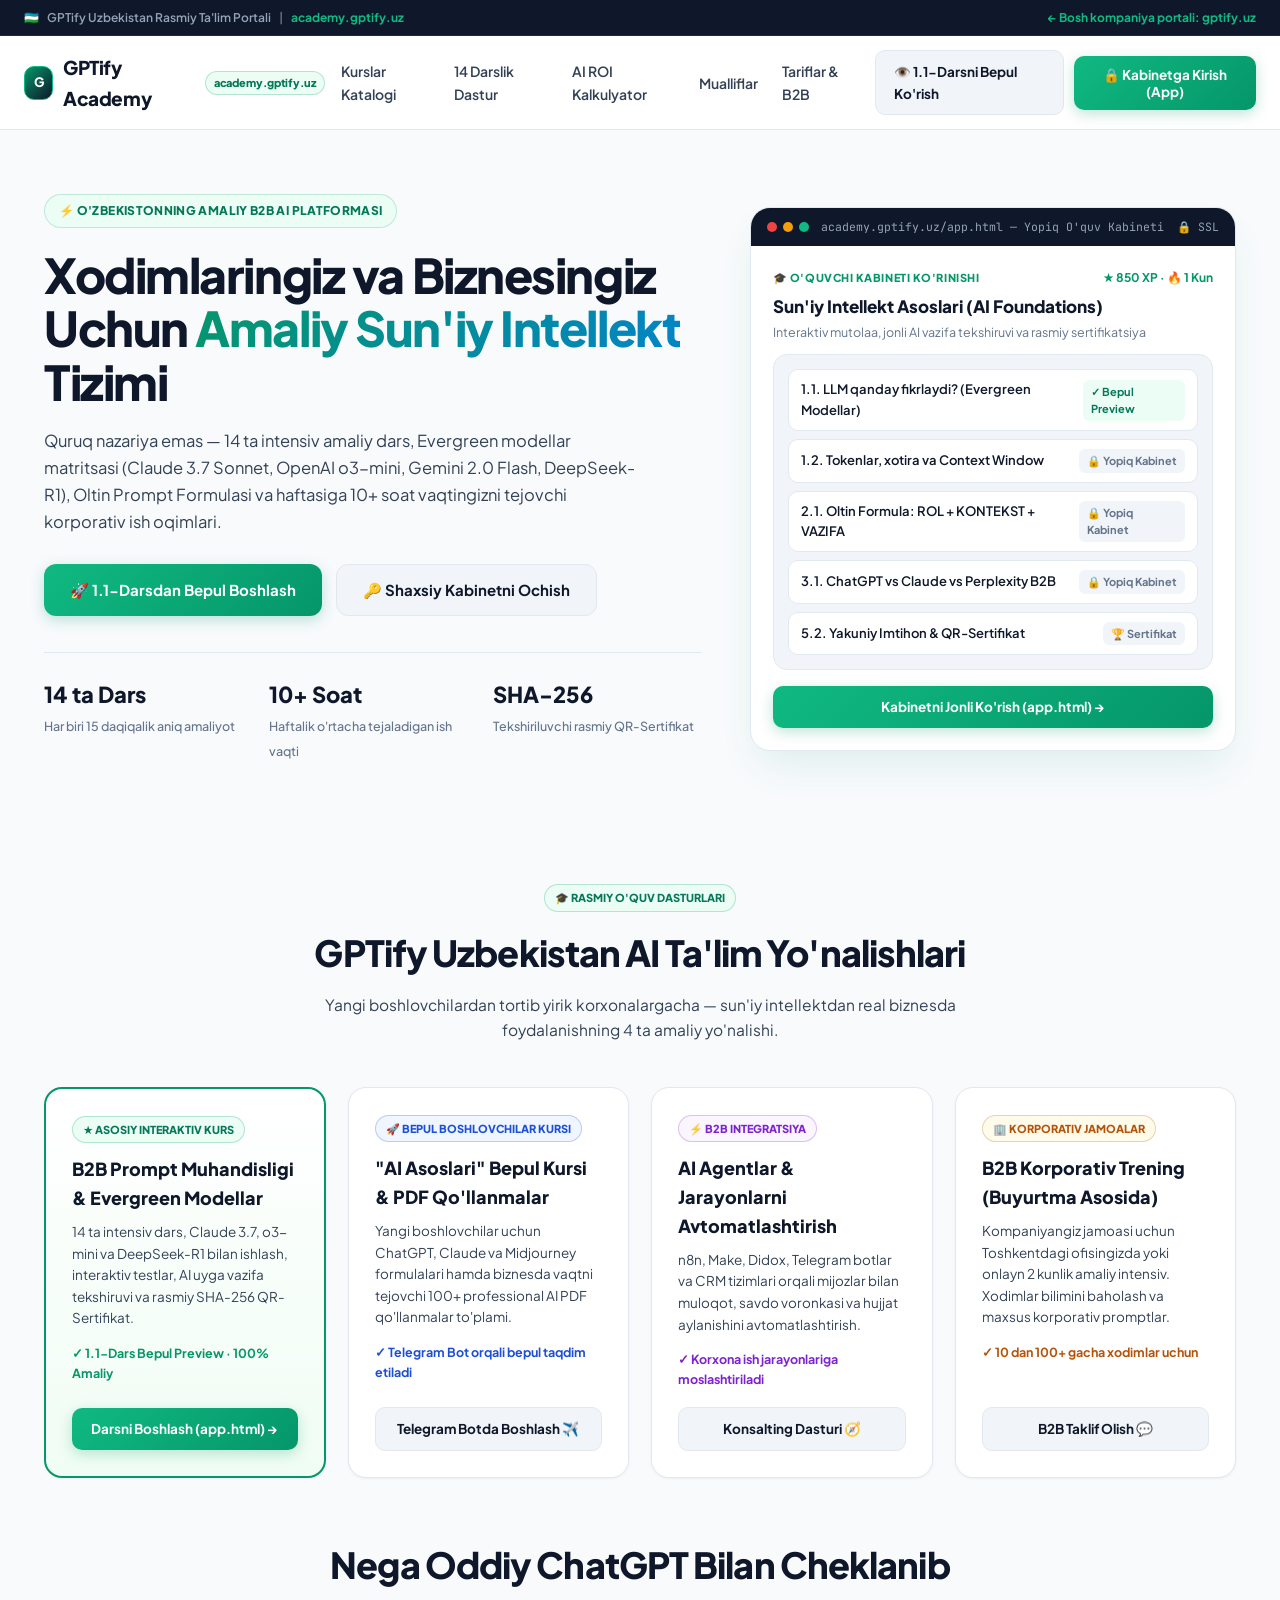
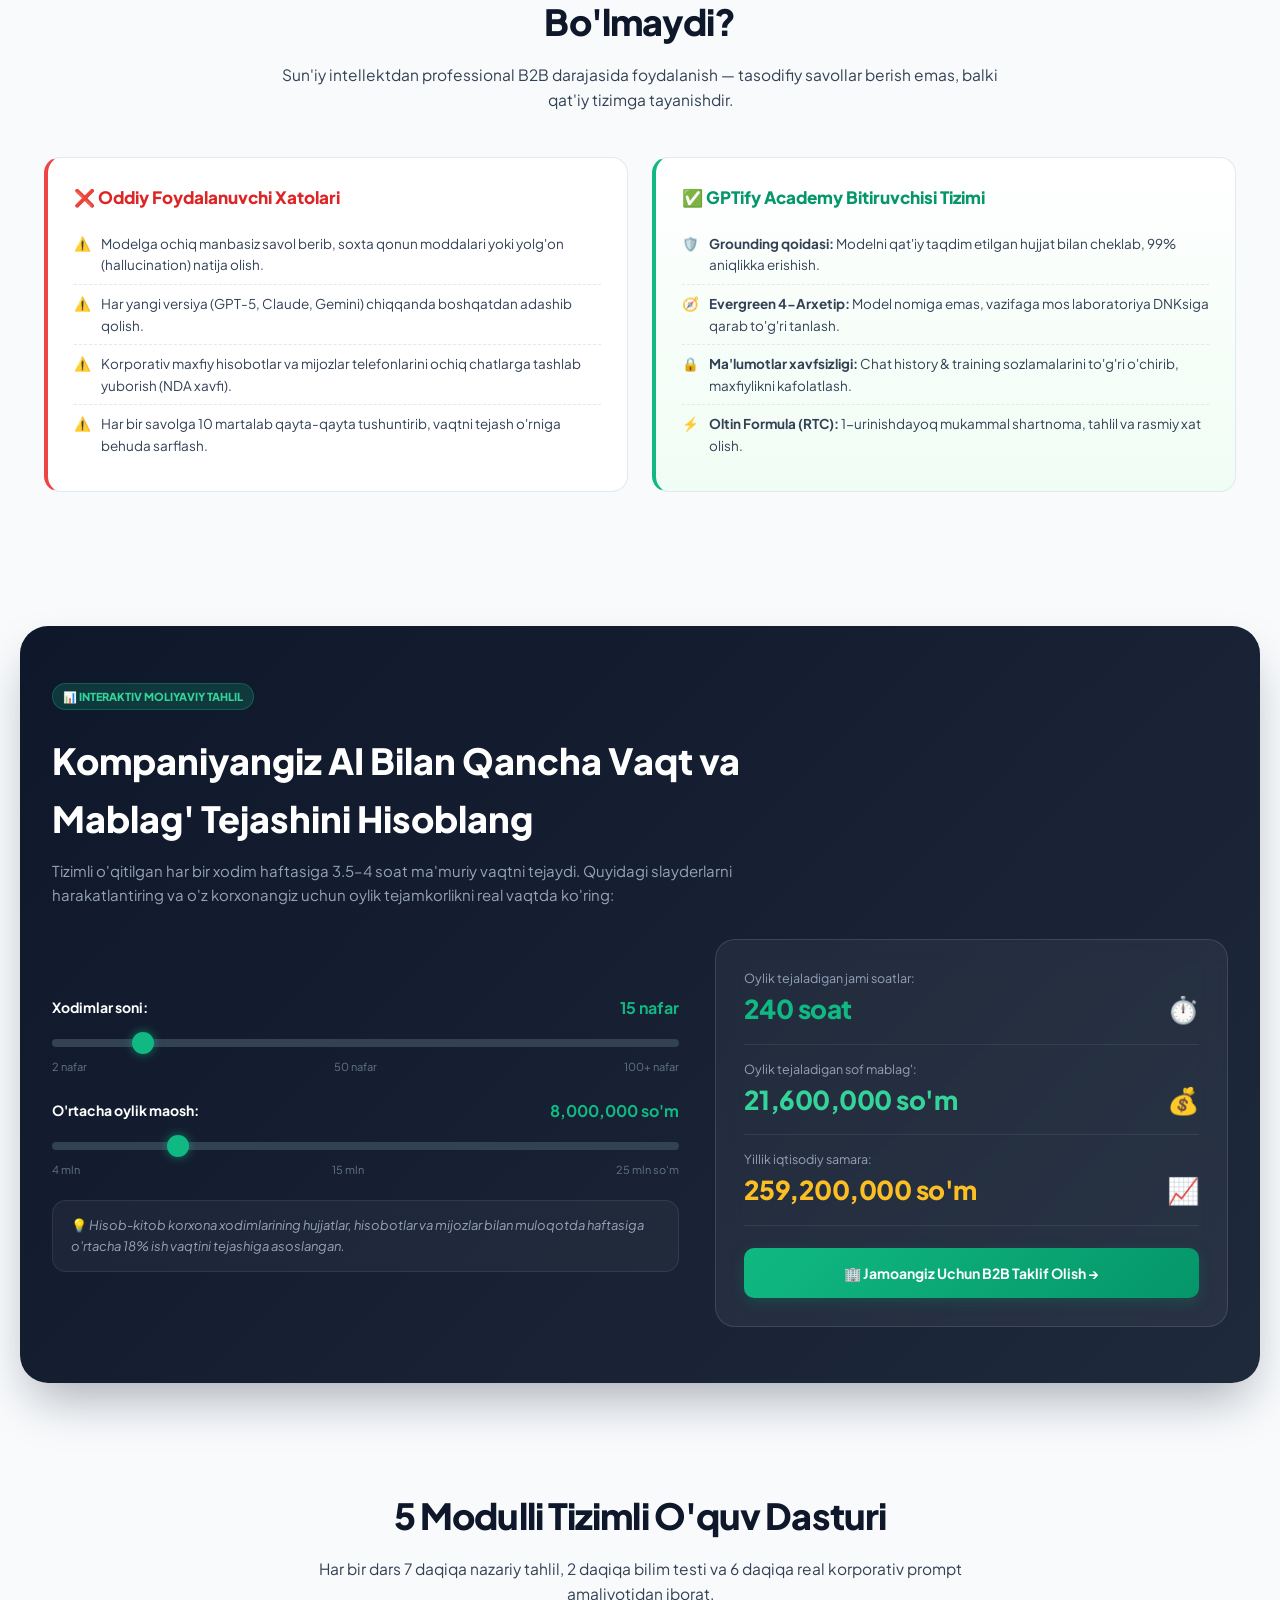
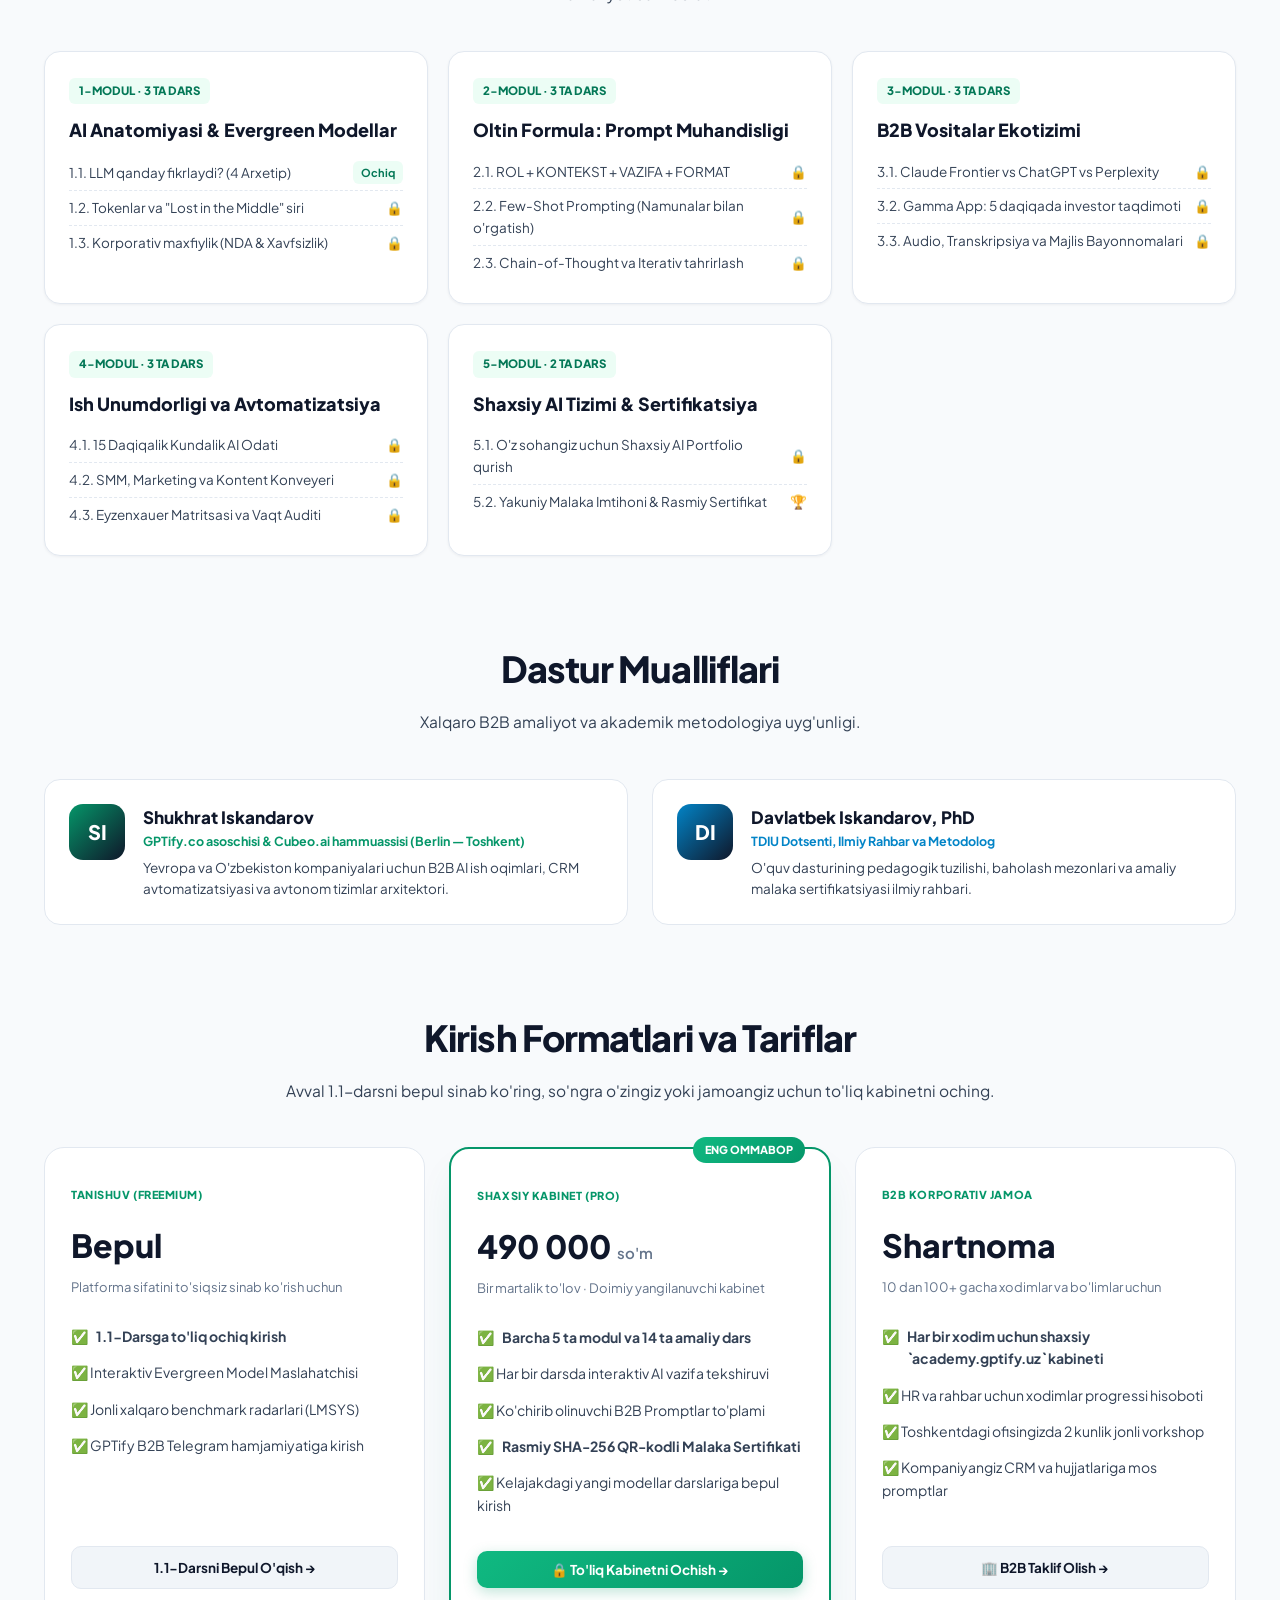
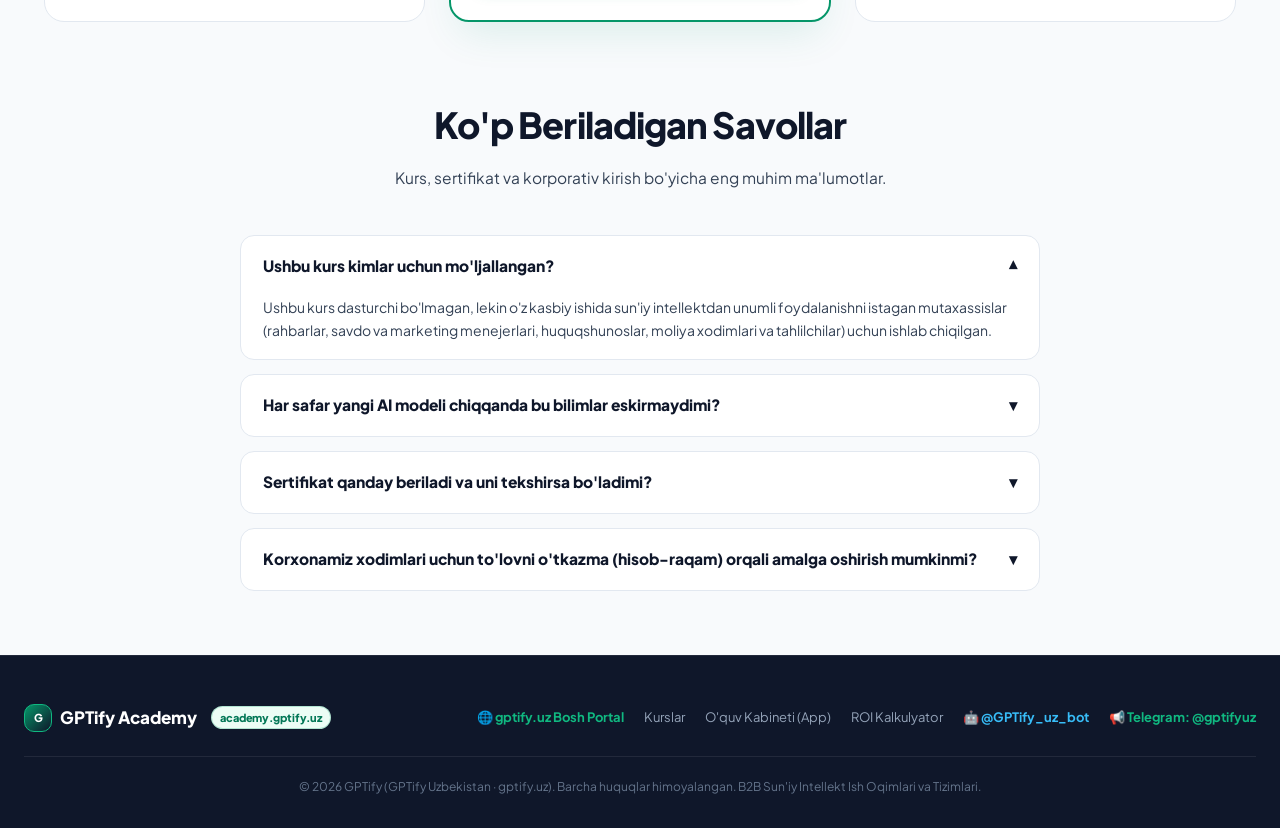
==== index.html @ 88afb4ae "feat: update portal for academy.gptify.uz custom domain with CNAME, catalog & ROI calculator" ====
<!DOCTYPE html>
<html lang="uz">
<head>
  <meta charset="UTF-8">
  <meta name="viewport" content="width=device-width, initial-scale=1.0">
  <title>GPTify Academy (academy.gptify.uz) — B2B va Professional Sun'iy Intellekt Portali</title>
  <meta name="description" content="GPTify Uzbekistan rasmiy ta'lim portali: 14 ta intensiv amaliy dars, Evergreen modellar matritsasi (Claude 3.7, o3-mini, Gemini 2.0, DeepSeek-R1) va rasmiy QR-Sertifikat.">
  <link rel="canonical" href="https://academy.gptify.uz/">
  <meta property="og:title" content="GPTify Academy — academy.gptify.uz">
  <meta property="og:description" content="O'zbekiston kompaniyalari va mutaxassislari uchun amaliy B2B AI akademiyasi. 14 ta dars, amaliyot va sertifikatsiya.">
  <meta property="og:url" content="https://academy.gptify.uz/">
  <meta property="og:type" content="website">
  <link rel="preconnect" href="https://fonts.googleapis.com">
  <link rel="preconnect" href="https://fonts.gstatic.com" crossorigin>
  <link href="https://fonts.googleapis.com/css2?family=Plus+Jakarta+Sans:wght@400;500;600;700;800&family=JetBrains+Mono:wght@500;700&display=swap" rel="stylesheet">
  <style>
    :root {
      --bg-page: #F8FAFC;
      --bg-card: #FFFFFF;
      --bg-subtle: #F1F5F9;
      --text-main: #0F172A;
      --text-secondary: #334155;
      --text-muted: #64748B;
      --brand-emerald: #059669;
      --brand-emerald-dark: #047857;
      --brand-emerald-light: #ECFDF5;
      --brand-lime: #84CC16;
      --border: #E2E8F0;
      --shadow-sm: 0 1px 3px rgba(15, 23, 42, 0.05);
      --shadow-md: 0 10px 30px -5px rgba(15, 23, 42, 0.07);
      --shadow-lg: 0 20px 40px -10px rgba(5, 150, 105, 0.12);
    }

    * {
      box-sizing: border-box;
      margin: 0;
      padding: 0;
    }

    html {
      scroll-behavior: smooth;
    }

    body {
      font-family: 'Plus Jakarta Sans', -apple-system, BlinkMacSystemFont, sans-serif;
      background-color: var(--bg-page);
      color: var(--text-main);
      line-height: 1.6;
      -webkit-font-smoothing: antialiased;
    }

    /* Top Domain Announcement Bar */
    .top-domain-bar {
      background: #0F172A;
      color: #94A3B8;
      font-size: 12px;
      font-weight: 600;
      padding: 8px 24px;
      border-bottom: 1px solid rgba(255, 255, 255, 0.08);
    }
    .top-domain-inner {
      max-width: 1240px;
      margin: 0 auto;
      display: flex;
      justify-content: space-between;
      align-items: center;
      gap: 12px;
      flex-wrap: wrap;
    }
    .top-domain-link {
      color: #10B981;
      text-decoration: none;
      display: inline-flex;
      align-items: center;
      gap: 6px;
      font-weight: 700;
      transition: all 0.2s;
    }
    .top-domain-link:hover {
      color: #34D399;
      text-decoration: underline;
    }
    .badge-subdomain {
      font-size: 11px;
      font-weight: 800;
      background: var(--brand-emerald-light);
      color: var(--brand-emerald-dark);
      border: 1px solid rgba(5, 150, 105, 0.25);
      padding: 2px 8px;
      border-radius: 999px;
      margin-left: 6px;
      letter-spacing: -0.01em;
    }

    /* Course Catalog Grid (Harmonized with gptify.uz) */
    .catalog-section {
      padding: 48px 24px;
      max-width: 1240px;
      margin: 0 auto;
    }
    .catalog-grid {
      display: grid;
      grid-template-columns: repeat(auto-fit, minmax(270px, 1fr));
      gap: 22px;
      margin-top: 28px;
    }
    .catalog-card {
      background: var(--bg-card);
      border: 1px solid var(--border);
      border-radius: 18px;
      padding: 26px;
      display: flex;
      flex-direction: column;
      justify-content: space-between;
      transition: all 0.25s ease;
      box-shadow: var(--shadow-sm);
    }
    .catalog-card:hover {
      transform: translateY(-3px);
      box-shadow: var(--shadow-md);
      border-color: rgba(5, 150, 105, 0.35);
    }
    .catalog-card.featured-card {
      border: 2px solid var(--brand-emerald);
      background: linear-gradient(180deg, #FFFFFF 0%, #F0FDF4 100%);
    }
    .catalog-badge {
      display: inline-flex;
      align-items: center;
      gap: 6px;
      padding: 4px 10px;
      border-radius: 99px;
      font-size: 11px;
      font-weight: 800;
      text-transform: uppercase;
      margin-bottom: 12px;
      width: fit-content;
    }
    .badge-green { background: #ECFDF5; color: #047857; border: 1px solid rgba(5, 150, 105, 0.25); }
    .badge-blue { background: #EFF6FF; color: #1D4ED8; border: 1px solid rgba(29, 78, 216, 0.25); }
    .badge-purple { background: #FAF5FF; color: #7E22CE; border: 1px solid rgba(126, 34, 206, 0.25); }
    .badge-orange { background: #FFFBEB; color: #B45309; border: 1px solid rgba(180, 83, 9, 0.25); }

    /* Interactive ROI Calculator */
    .roi-section {
      background: linear-gradient(135deg, #0F172A 0%, #1E293B 100%);
      color: #FFFFFF;
      padding: 56px 32px;
      border-radius: 28px;
      max-width: 1240px;
      margin: 40px auto;
      box-shadow: 0 25px 50px -12px rgba(15, 23, 42, 0.35);
    }
    .roi-grid {
      display: grid;
      grid-template-columns: 1.1fr 0.9fr;
      gap: 36px;
      align-items: center;
      margin-top: 32px;
    }
    @media (max-width: 860px) {
      .roi-grid { grid-template-columns: 1fr; }
    }
    .roi-input-group {
      margin-bottom: 22px;
    }
    .roi-input-head {
      display: flex;
      justify-content: space-between;
      align-items: center;
      margin-bottom: 8px;
      font-size: 14px;
      font-weight: 700;
    }
    .roi-slider {
      width: 100%;
      height: 8px;
      border-radius: 99px;
      background: #334155;
      outline: none;
      -webkit-appearance: none;
      cursor: pointer;
    }
    .roi-slider::-webkit-slider-thumb {
      -webkit-appearance: none;
      width: 22px;
      height: 22px;
      border-radius: 50%;
      background: #10B981;
      cursor: pointer;
      box-shadow: 0 0 10px rgba(16, 185, 129, 0.6);
    }
    .roi-stats-card {
      background: rgba(255, 255, 255, 0.05);
      border: 1px solid rgba(255, 255, 255, 0.12);
      border-radius: 20px;
      padding: 28px;
      backdrop-filter: blur(12px);
    }
    .roi-stat-row {
      display: flex;
      justify-content: space-between;
      align-items: flex-end;
      padding-bottom: 14px;
      margin-bottom: 14px;
      border-bottom: 1px solid rgba(255, 255, 255, 0.08);
    }
    .roi-stat-row:last-child {
      border-bottom: none;
      padding-bottom: 0;
      margin-bottom: 0;
    }
    .roi-stat-val {
      font-size: 26px;
      font-weight: 900;
      color: #10B981;
      letter-spacing: -0.02em;
    }
    .roi-stat-label {
      font-size: 12.5px;
      color: #94A3B8;
    }

    /* Top Navbar */
    .navbar {
      position: sticky;
      top: 0;
      z-index: 900;
      background: rgba(255, 255, 255, 0.92);
      backdrop-filter: blur(16px);
      border-bottom: 1px solid var(--border);
      padding: 14px 24px;
      transition: all 0.2s;
    }
    .navbar-inner {
      max-width: 1240px;
      margin: 0 auto;
      display: flex;
      align-items: center;
      justify-content: space-between;
      gap: 16px;
    }
    .brand-logo {
      display: flex;
      align-items: center;
      gap: 10px;
      text-decoration: none;
      color: var(--text-main);
      font-weight: 800;
      font-size: 19px;
      letter-spacing: -0.02em;
    }
    .brand-icon {
      width: 34px;
      height: 34px;
      border-radius: 10px;
      background: linear-gradient(135deg, #059669 0%, #0F172A 100%);
      color: #fff;
      display: flex;
      align-items: center;
      justify-content: center;
      font-size: 13px;
      font-weight: 800;
      border: 1px solid #10B981;
    }
    .brand-dot {
      width: 7px;
      height: 7px;
      border-radius: 50%;
      background: #10B981;
      display: inline-block;
    }
    .nav-links {
      display: flex;
      align-items: center;
      gap: 24px;
    }
    .nav-links a {
      text-decoration: none;
      color: var(--text-secondary);
      font-size: 14px;
      font-weight: 600;
      transition: color 0.2s;
    }
    .nav-links a:hover {
      color: var(--brand-emerald);
    }
    .nav-actions {
      display: flex;
      align-items: center;
      gap: 10px;
    }
    .btn {
      display: inline-flex;
      align-items: center;
      justify-content: center;
      gap: 8px;
      padding: 10px 18px;
      border-radius: 10px;
      font-size: 13.5px;
      font-weight: 700;
      text-decoration: none;
      cursor: pointer;
      transition: all 0.2s;
      border: none;
      font-family: inherit;
    }
    .btn-ghost {
      background: var(--bg-subtle);
      color: var(--text-main);
      border: 1px solid var(--border);
    }
    .btn-ghost:hover {
      background: #E2E8F0;
    }
    .btn-primary {
      background: linear-gradient(135deg, #10B981 0%, #059669 100%);
      color: #FFFFFF;
      box-shadow: 0 4px 14px rgba(5, 150, 105, 0.25);
    }
    .btn-primary:hover {
      transform: translateY(-1px);
      box-shadow: 0 6px 20px rgba(5, 150, 105, 0.35);
    }

    /* Hero Section */
    .hero-section {
      padding: 64px 24px 72px;
      max-width: 1240px;
      margin: 0 auto;
      display: grid;
      grid-template-columns: 1.15fr 0.85fr;
      gap: 48px;
      align-items: center;
    }
    .hero-badge {
      display: inline-flex;
      align-items: center;
      gap: 8px;
      background: var(--brand-emerald-light);
      color: var(--brand-emerald-dark);
      border: 1px solid rgba(5, 150, 105, 0.2);
      padding: 6px 14px;
      border-radius: 999px;
      font-size: 12px;
      font-weight: 800;
      letter-spacing: 0.03em;
      text-transform: uppercase;
      margin-bottom: 20px;
    }
    .hero-title {
      font-size: clamp(32px, 4vw, 48px);
      font-weight: 800;
      line-height: 1.12;
      letter-spacing: -0.03em;
      color: var(--text-main);
      margin-bottom: 18px;
    }
    .hero-title span {
      background: linear-gradient(135deg, #059669 0%, #0284C7 100%);
      -webkit-background-clip: text;
      -webkit-text-fill-color: transparent;
    }
    .hero-subtitle {
      font-size: 16.5px;
      color: var(--text-secondary);
      margin-bottom: 28px;
      max-width: 600px;
      line-height: 1.65;
    }
    .hero-cta-group {
      display: flex;
      flex-wrap: wrap;
      gap: 14px;
      margin-bottom: 36px;
    }
    .btn-lg {
      padding: 14px 26px;
      font-size: 15px;
      border-radius: 12px;
    }
    .hero-metrics {
      display: grid;
      grid-template-columns: repeat(3, 1fr);
      gap: 16px;
      padding-top: 24px;
      border-top: 1px solid var(--border);
    }
    .metric-item strong {
      display: block;
      font-size: 22px;
      font-weight: 800;
      color: var(--text-main);
    }
    .metric-item span {
      font-size: 12.5px;
      color: var(--text-muted);
      font-weight: 500;
    }

    /* Right Hero Preview Card */
    .app-preview-card {
      background: var(--bg-card);
      border-radius: 20px;
      border: 1px solid var(--border);
      box-shadow: var(--shadow-lg);
      overflow: hidden;
      position: relative;
    }
    .app-window-bar {
      background: #0F172A;
      color: #94A3B8;
      padding: 10px 16px;
      display: flex;
      align-items: center;
      justify-content: space-between;
      font-size: 11.5px;
      font-family: 'JetBrains Mono', monospace;
    }
    .window-dots {
      display: flex;
      gap: 6px;
    }
    .window-dots i {
      width: 10px;
      height: 10px;
      border-radius: 50%;
      display: inline-block;
    }
    .app-preview-body {
      padding: 22px;
    }
    .preview-tag {
      font-size: 11px;
      font-weight: 800;
      color: var(--brand-emerald);
      text-transform: uppercase;
      letter-spacing: 0.05em;
    }
    .preview-lesson-box {
      background: var(--bg-subtle);
      border: 1px solid var(--border);
      border-radius: 14px;
      padding: 14px;
      margin-top: 12px;
    }
    .preview-lesson-row {
      display: flex;
      align-items: center;
      justify-content: space-between;
      padding: 9px 12px;
      background: #fff;
      border-radius: 10px;
      margin-bottom: 8px;
      border: 1px solid var(--border);
      font-size: 13px;
      font-weight: 600;
      text-decoration: none;
      color: inherit;
      transition: all 0.15s;
    }
    .preview-lesson-row:hover {
      border-color: var(--brand-emerald);
      transform: translateX(2px);
    }
    .preview-lesson-row:last-child {
      margin-bottom: 0;
    }
    .badge-open {
      background: var(--brand-emerald-light);
      color: var(--brand-emerald-dark);
      padding: 3px 8px;
      border-radius: 6px;
      font-size: 11px;
      font-weight: 700;
    }
    .badge-locked {
      background: #F1F5F9;
      color: #64748B;
      padding: 3px 8px;
      border-radius: 6px;
      font-size: 11px;
      font-weight: 700;
    }

    /* Section Containers */
    .section {
      padding: 64px 24px;
      max-width: 1240px;
      margin: 0 auto;
    }
    .section-header {
      text-align: center;
      max-width: 720px;
      margin: 0 auto 44px;
    }
    .section-header h2 {
      font-size: clamp(26px, 3vw, 36px);
      font-weight: 800;
      letter-spacing: -0.025em;
      margin-bottom: 12px;
    }
    .section-header p {
      color: var(--text-secondary);
      font-size: 15.5px;
    }

    /* Before / After Grid */
    .comparison-grid {
      display: grid;
      grid-template-columns: 1fr 1fr;
      gap: 24px;
      margin-bottom: 30px;
    }
    .comp-card {
      background: var(--bg-card);
      border-radius: 16px;
      padding: 26px;
      border: 1px solid var(--border);
    }
    .comp-card.bad {
      border-left: 4px solid #EF4444;
    }
    .comp-card.good {
      border-left: 4px solid #10B981;
      background: linear-gradient(180deg, #FFFFFF 0%, #F0FDF4 100%);
    }
    .comp-card h3 {
      font-size: 17px;
      font-weight: 800;
      margin-bottom: 14px;
      display: flex;
      align-items: center;
      gap: 8px;
    }
    .comp-list {
      list-style: none;
      font-size: 13.5px;
      color: var(--text-secondary);
    }
    .comp-list li {
      padding: 8px 0;
      border-bottom: 1px dashed var(--border);
      display: flex;
      align-items: flex-start;
      gap: 10px;
    }
    .comp-list li:last-child {
      border-bottom: none;
    }

    /* Curriculum Grid */
    .curriculum-grid {
      display: grid;
      grid-template-columns: repeat(auto-fit, minmax(340px, 1fr));
      gap: 20px;
    }
    .module-card {
      background: var(--bg-card);
      border: 1px solid var(--border);
      border-radius: 16px;
      padding: 24px;
      box-shadow: var(--shadow-sm);
      transition: transform 0.2s, box-shadow 0.2s;
    }
    .module-card:hover {
      transform: translateY(-3px);
      box-shadow: var(--shadow-md);
      border-color: rgba(5, 150, 105, 0.35);
    }
    .module-num {
      display: inline-block;
      background: var(--brand-emerald-light);
      color: var(--brand-emerald-dark);
      font-weight: 800;
      font-size: 11.5px;
      padding: 4px 10px;
      border-radius: 6px;
      margin-bottom: 12px;
    }
    .module-card h3 {
      font-size: 18px;
      font-weight: 800;
      margin-bottom: 10px;
    }
    .module-lessons {
      list-style: none;
      font-size: 13.5px;
      color: var(--text-secondary);
    }
    .module-lessons li {
      padding: 6px 0;
      border-bottom: 1px dashed var(--border);
      display: flex;
      align-items: center;
      justify-content: space-between;
      gap: 8px;
    }
    .module-lessons li:last-child {
      border-bottom: none;
    }

    /* Pricing Grid */
    .pricing-grid {
      display: grid;
      grid-template-columns: repeat(auto-fit, minmax(300px, 1fr));
      gap: 24px;
      align-items: stretch;
    }
    .price-card {
      background: var(--bg-card);
      border: 1px solid var(--border);
      border-radius: 20px;
      padding: 32px 26px;
      display: flex;
      flex-direction: column;
      justify-content: space-between;
      position: relative;
    }
    .price-card.featured {
      border: 2px solid var(--brand-emerald);
      box-shadow: var(--shadow-lg);
    }
    .featured-ribbon {
      position: absolute;
      top: -12px;
      right: 24px;
      background: linear-gradient(135deg, #10B981 0%, #059669 100%);
      color: #fff;
      font-size: 11px;
      font-weight: 800;
      padding: 4px 12px;
      border-radius: 999px;
      text-transform: uppercase;
    }
    .price-amount {
      font-size: 32px;
      font-weight: 800;
      margin: 14px 0 6px;
      color: var(--text-main);
    }
    .price-features {
      list-style: none;
      margin: 20px 0 28px;
      font-size: 14px;
      color: var(--text-secondary);
    }
    .price-features li {
      padding: 7px 0;
      display: flex;
      align-items: flex-start;
      gap: 8px;
    }

    /* Authors Section */
    .authors-grid {
      display: grid;
      grid-template-columns: repeat(auto-fit, minmax(320px, 1fr));
      gap: 24px;
    }
    .author-card {
      background: var(--bg-card);
      border: 1px solid var(--border);
      border-radius: 16px;
      padding: 24px;
      display: flex;
      gap: 18px;
      align-items: flex-start;
    }
    .author-avatar {
      width: 56px;
      height: 56px;
      border-radius: 14px;
      background: linear-gradient(135deg, #059669 0%, #0F172A 100%);
      color: #fff;
      font-weight: 800;
      font-size: 20px;
      display: flex;
      align-items: center;
      justify-content: center;
      flex-shrink: 0;
    }

    /* FAQ Section */
    .faq-list {
      max-width: 800px;
      margin: 0 auto;
      display: flex;
      flex-direction: column;
      gap: 14px;
    }
    .faq-item {
      background: var(--bg-card);
      border: 1px solid var(--border);
      border-radius: 14px;
      overflow: hidden;
    }
    .faq-question {
      padding: 18px 22px;
      font-weight: 800;
      font-size: 15.5px;
      cursor: pointer;
      display: flex;
      justify-content: space-between;
      align-items: center;
      user-select: none;
    }
    .faq-question:hover {
      color: var(--brand-emerald);
    }
    .faq-answer {
      padding: 0 22px 18px;
      font-size: 14px;
      color: var(--text-secondary);
      line-height: 1.6;
      display: none;
    }
    .faq-item.open .faq-answer {
      display: block;
    }
    .faq-item.open .faq-icon {
      transform: rotate(180deg);
    }
    .faq-icon {
      transition: transform 0.2s;
    }

    /* Footer */
    .footer {
      background: #0F172A;
      color: #94A3B8;
      padding: 48px 24px 32px;
      border-top: 1px solid rgba(255,255,255,0.08);
      font-size: 13.5px;
    }
    .footer-inner {
      max-width: 1240px;
      margin: 0 auto;
      display: flex;
      flex-wrap: wrap;
      justify-content: space-between;
      gap: 24px;
      align-items: center;
      padding-bottom: 24px;
      border-bottom: 1px solid rgba(255,255,255,0.08);
    }
    .footer-brand {
      color: #FFFFFF;
      font-weight: 800;
      font-size: 17px;
      display: flex;
      align-items: center;
      gap: 8px;
    }
    .footer-copy {
      max-width: 1240px;
      margin: 20px auto 0;
      text-align: center;
      font-size: 12px;
      color: #64748B;
    }

    /* Login Modal */
    .modal-backdrop {
      position: fixed;
      inset: 0;
      background: rgba(15, 23, 42, 0.65);
      backdrop-filter: blur(8px);
      display: none;
      align-items: center;
      justify-content: center;
      z-index: 2000;
      padding: 20px;
    }
    .modal-backdrop.show {
      display: flex;
    }
    .login-modal {
      background: #FFFFFF;
      border-radius: 20px;
      max-width: 440px;
      width: 100%;
      padding: 30px;
      box-shadow: 0 25px 50px -12px rgba(0,0,0,0.25);
      border: 1px solid var(--border);
    }
    .input-field {
      width: 100%;
      padding: 12px 14px;
      border: 1px solid var(--border);
      border-radius: 10px;
      font-size: 14px;
      font-family: inherit;
      margin-bottom: 12px;
    }

    @media (max-width: 900px) {
      .hero-section {
        grid-template-columns: 1fr;
        padding: 40px 20px;
      }
      .nav-links {
        display: none;
      }
      .comparison-grid {
        grid-template-columns: 1fr;
      }
    }
  </style>
</head>
<body>

  <!-- Top Domain Announcement Bar -->
  <div class="top-domain-bar">
    <div class="top-domain-inner">
      <div style="display:flex; align-items:center; gap:8px;">
        <span>🇺🇿</span> <span>GPTify Uzbekistan Rasmiy Ta'lim Portali</span>
        <span style="color:#64748B;">|</span>
        <span style="color:#10B981; font-weight:700;">academy.gptify.uz</span>
      </div>
      <div style="display:flex; align-items:center; gap:16px;">
        <a href="https://gptify.uz" target="_blank" rel="noopener" class="top-domain-link">
          ← Bosh kompaniya portali: gptify.uz
        </a>
      </div>
    </div>
  </div>

  <!-- Navbar -->
  <header class="navbar">
    <div class="navbar-inner">
      <a href="index.html" class="brand-logo">
        <div class="brand-icon">G</div>
        GPTify Academy <span class="badge-subdomain">academy.gptify.uz</span>
      </a>
      <nav class="nav-links">
        <a href="#katalog">Kurslar Katalogi</a>
        <a href="#dastur">14 Darslik Dastur</a>
        <a href="#roi-kalkulyator">AI ROI Kalkulyator</a>
        <a href="#mualliflar">Mualliflar</a>
        <a href="#tariflar">Tariflar & B2B</a>
      </nav>
      <div class="nav-actions">
        <a href="app.html?lesson=1_1" class="btn btn-ghost">👁️ 1.1-Darsni Bepul Ko'rish</a>
        <button type="button" onclick="openAppLogin()" class="btn btn-primary">🔒 Kabinetga Kirish (App)</button>
      </div>
    </div>
  </header>

  <!-- Hero Section -->
  <section class="hero-section">
    <div>
      <div class="hero-badge">⚡ O'zbekistonning Amaliy B2B AI Platformasi</div>
      <h1 class="hero-title">
        Xodimlaringiz va Biznesingiz Uchun <span>Amaliy Sun'iy Intellekt</span> Tizimi
      </h1>
      <p class="hero-subtitle">
        Quruq nazariya emas — 14 ta intensiv amaliy dars, Evergreen modellar matritsasi (Claude 3.7 Sonnet, OpenAI o3-mini, Gemini 2.0 Flash, DeepSeek-R1), Oltin Prompt Formulasi va haftasiga 10+ soat vaqtingizni tejovchi korporativ ish oqimlari.
      </p>
      <div class="hero-cta-group">
        <a href="app.html?lesson=1_1" class="btn btn-primary btn-lg">🚀 1.1-Darsdan Bepul Boshlash</a>
        <button type="button" onclick="openAppLogin()" class="btn btn-ghost btn-lg">🔑 Shaxsiy Kabinetni Ochish</button>
      </div>
      <div class="hero-metrics">
        <div class="metric-item">
          <strong>14 ta Dars</strong>
          <span>Har biri 15 daqiqalik aniq amaliyot</span>
        </div>
        <div class="metric-item">
          <strong>10+ Soat</strong>
          <span>Haftalik o'rtacha tejaladigan ish vaqti</span>
        </div>
        <div class="metric-item">
          <strong>SHA-256</strong>
          <span>Tekshiriluvchi rasmiy QR-Sertifikat</span>
        </div>
      </div>
    </div>

    <!-- Live App Preview Window -->
    <div class="app-preview-card">
      <div class="app-window-bar">
        <div class="window-dots">
          <i style="background:#EF4444;"></i>
          <i style="background:#F59E0B;"></i>
          <i style="background:#10B981;"></i>
        </div>
        <span>academy.gptify.uz/app.html — Yopiq O'quv Kabineti</span>
        <span>🔒 SSL</span>
      </div>
      <div class="app-preview-body">
        <div style="display:flex; justify-content:space-between; align-items:center;">
          <span class="preview-tag">🎓 O'quvchi Kabineti Ko'rinishi</span>
          <span style="font-size:12px; font-weight:700; color:#059669;">★ 850 XP · 🔥 1 Kun</span>
        </div>
        <h3 style="font-size:17px; font-weight:800; margin-top:6px;">Sun'iy Intellekt Asoslari (AI Foundations)</h3>
        <p style="font-size:12.5px; color:var(--text-muted); margin-top:2px;">Interaktiv mutolaa, jonli AI vazifa tekshiruvi va rasmiy sertifikatsiya</p>

        <div class="preview-lesson-box">
          <a href="app.html?lesson=1_1" class="preview-lesson-row">
            <span>1.1. LLM qanday fikrlaydi? (Evergreen Modellar)</span>
            <span class="badge-open">✓ Bepul Preview</span>
          </a>
          <a href="javascript:void(0)" onclick="openAppLogin()" class="preview-lesson-row">
            <span>1.2. Tokenlar, xotira va Context Window</span>
            <span class="badge-locked">🔒 Yopiq Kabinet</span>
          </a>
          <a href="javascript:void(0)" onclick="openAppLogin()" class="preview-lesson-row">
            <span>2.1. Oltin Formula: ROL + KONTEKST + VAZIFA</span>
            <span class="badge-locked">🔒 Yopiq Kabinet</span>
          </a>
          <a href="javascript:void(0)" onclick="openAppLogin()" class="preview-lesson-row">
            <span>3.1. ChatGPT vs Claude vs Perplexity B2B</span>
            <span class="badge-locked">🔒 Yopiq Kabinet</span>
          </a>
          <a href="javascript:void(0)" onclick="openAppLogin()" class="preview-lesson-row">
            <span>5.2. Yakuniy Imtihon & QR-Sertifikat</span>
            <span class="badge-locked">🏆 Sertifikat</span>
          </a>
        </div>

        <div style="margin-top:16px; display:flex; gap:10px;">
          <a href="app.html" class="btn btn-primary" style="width:100%;">Kabinetni Jonli Ko'rish (app.html) →</a>
        </div>
      </div>
    </div>
  </section>

  <!-- Course Catalog (Harmonized with gptify.uz) -->
  <section class="catalog-section" id="katalog">
    <div class="section-header">
      <span class="catalog-badge badge-green">🎓 Rasmiy O'quv Dasturlari</span>
      <h2>GPTify Uzbekistan AI Ta'lim Yo'nalishlari</h2>
      <p>Yangi boshlovchilardan tortib yirik korxonalargacha — sun'iy intellektdan real biznesda foydalanishning 4 ta amaliy yo'nalishi.</p>
    </div>

    <div class="catalog-grid">
      <!-- Course 1 (Flagship LMS) -->
      <div class="catalog-card featured-card">
        <div>
          <span class="catalog-badge badge-green">★ Asosiy Interaktiv Kurs</span>
          <h3 style="font-size:18px; font-weight:800; margin-bottom:8px; color:var(--text-main);">B2B Prompt Muhandisligi & Evergreen Modellar</h3>
          <p style="font-size:13.5px; color:var(--text-secondary); line-height:1.6; margin-bottom:14px;">
            14 ta intensiv dars, Claude 3.7, o3-mini va DeepSeek-R1 bilan ishlash, interaktiv testlar, AI uyga vazifa tekshiruvi va rasmiy SHA-256 QR-Sertifikat.
          </p>
          <div style="font-size:12.5px; font-weight:700; color:#059669; margin-bottom:18px;">
            ✓ 1.1-Dars Bepul Preview · 100% Amaliy
          </div>
        </div>
        <a href="app.html?lesson=1_1" class="btn btn-primary" style="width:100%; text-align:center;">
          Darsni Boshlash (app.html) →
        </a>
      </div>

      <!-- Course 2 (AI Asoslari & PDF Hub) -->
      <div class="catalog-card">
        <div>
          <span class="catalog-badge badge-blue">🚀 Bepul Boshlovchilar Kursi</span>
          <h3 style="font-size:18px; font-weight:800; margin-bottom:8px; color:var(--text-main);">"AI Asoslari" Bepul Kursi & PDF Qo'llanmalar</h3>
          <p style="font-size:13.5px; color:var(--text-secondary); line-height:1.6; margin-bottom:14px;">
            Yangi boshlovchilar uchun ChatGPT, Claude va Midjourney formulalari hamda biznesda vaqtni tejovchi 100+ professional AI PDF qo'llanmalar to'plami.
          </p>
          <div style="font-size:12.5px; font-weight:700; color:#1D4ED8; margin-bottom:18px;">
            ✓ Telegram Bot orqali bepul taqdim etiladi
          </div>
        </div>
        <a href="https://t.me/GPTify_uz_bot?start=ai_asoslari" target="_blank" rel="noopener" class="btn btn-ghost" style="width:100%; text-align:center;">
          Telegram Botda Boshlash ✈️
        </a>
      </div>

      <!-- Course 3 (Agents & Automations) -->
      <div class="catalog-card">
        <div>
          <span class="catalog-badge badge-purple">⚡ B2B Integratsiya</span>
          <h3 style="font-size:18px; font-weight:800; margin-bottom:8px; color:var(--text-main);">AI Agentlar & Jarayonlarni Avtomatlashtirish</h3>
          <p style="font-size:13.5px; color:var(--text-secondary); line-height:1.6; margin-bottom:14px;">
            n8n, Make, Didox, Telegram botlar va CRM tizimlari orqali mijozlar bilan muloqot, savdo voronkasi va hujjat aylanishini avtomatlashtirish.
          </p>
          <div style="font-size:12.5px; font-weight:700; color:#7E22CE; margin-bottom:18px;">
            ✓ Korxona ish jarayonlariga moslashtiriladi
          </div>
        </div>
        <a href="https://gptify.uz/#gptify-services" target="_blank" rel="noopener" class="btn btn-ghost" style="width:100%; text-align:center;">
          Konsalting Dasturi 🧭
        </a>
      </div>

      <!-- Course 4 (Corporate Training) -->
      <div class="catalog-card">
        <div>
          <span class="catalog-badge badge-orange">🏢 Korporativ Jamoalar</span>
          <h3 style="font-size:18px; font-weight:800; margin-bottom:8px; color:var(--text-main);">B2B Korporativ Trening (Buyurtma Asosida)</h3>
          <p style="font-size:13.5px; color:var(--text-secondary); line-height:1.6; margin-bottom:14px;">
            Kompaniyangiz jamoasi uchun Toshkentdagi ofisingizda yoki onlayn 2 kunlik amaliy intensiv. Xodimlar bilimini baholash va maxsus korporativ promptlar.
          </p>
          <div style="font-size:12.5px; font-weight:700; color:#B45309; margin-bottom:18px;">
            ✓ 10 dan 100+ gacha xodimlar uchun
          </div>
        </div>
        <a href="https://t.me/shukhrat_iskandarov" target="_blank" rel="noopener" class="btn btn-ghost" style="width:100%; text-align:center;">
          B2B Taklif Olish 💬
        </a>
      </div>
    </div>
  </section>

  <!-- Section 2: Oddiy Foydalanuvchi vs GPTify Mutaxassisi -->
  <section class="section" style="padding-top:10px;">
    <div class="section-header">
      <h2>Nega Oddiy ChatGPT Bilan Cheklanib Bo'lmaydi?</h2>
      <p>Sun'iy intellektdan professional B2B darajasida foydalanish — tasodifiy savollar berish emas, balki qat'iy tizimga tayanishdir.</p>
    </div>
    <div class="comparison-grid">
      <div class="comp-card bad">
        <h3 style="color:#DC2626;">❌ Oddiy Foydalanuvchi Xatolari</h3>
        <ul class="comp-list">
          <li><span>⚠️</span> <span>Modelga ochiq manbasiz savol berib, soxta qonun moddalari yoki yolg'on (hallucination) natija olish.</span></li>
          <li><span>⚠️</span> <span>Har yangi versiya (GPT-5, Claude, Gemini) chiqqanda boshqatdan adashib qolish.</span></li>
          <li><span>⚠️</span> <span>Korporativ maxfiy hisobotlar va mijozlar telefonlarini ochiq chatlarga tashlab yuborish (NDA xavfi).</span></li>
          <li><span>⚠️</span> <span>Har bir savolga 10 martalab qayta-qayta tushuntirib, vaqtni tejash o'rniga behuda sarflash.</span></li>
        </ul>
      </div>
      <div class="comp-card good">
        <h3 style="color:#059669;">✅ GPTify Academy Bitiruvchisi Tizimi</h3>
        <ul class="comp-list">
          <li><span>🛡️</span> <span><b>Grounding qoidasi:</b> Modelni qat'iy taqdim etilgan hujjat bilan cheklab, 99% aniqlikka erishish.</span></li>
          <li><span>🧭</span> <span><b>Evergreen 4-Arxetip:</b> Model nomiga emas, vazifaga mos laboratoriya DNKsiga qarab to'g'ri tanlash.</span></li>
          <li><span>🔒</span> <span><b>Ma'lumotlar xavfsizligi:</b> Chat history & training sozlamalarini to'g'ri o'chirib, maxfiylikni kafolatlash.</span></li>
          <li><span>⚡</span> <span><b>Oltin Formula (RTC):</b> 1-urinishdayoq mukammal shartnoma, tahlil va rasmiy xat olish.</span></li>
        </ul>
      </div>
    </div>
  </section>

  <!-- Interactive ROI Calculator Section (Harmonized with gptify.uz) -->
  <section class="roi-section" id="roi-kalkulyator">
    <div style="max-width:720px;">
      <span class="catalog-badge" style="background:rgba(16,185,129,0.2); color:#34D399; border:1px solid rgba(16,185,129,0.3);">
        📊 Interaktiv Moliyaviy Tahlil
      </span>
      <h2 style="font-size:clamp(24px, 3.5vw, 36px); font-weight:800; margin:10px 0 12px; color:#FFFFFF;">
        Kompaniyangiz AI Bilan Qancha Vaqt va Mablag' Tejashini Hisoblang
      </h2>
      <p style="font-size:15px; color:#94A3B8; line-height:1.6;">
        Tizimli o'qitilgan har bir xodim haftasiga 3.5–4 soat ma'muriy vaqtni tejaydi. Quyidagi slayderlarni harakatlantiring va o'z korxonangiz uchun oylik tejamkorlikni real vaqtda ko'ring:
      </p>
    </div>

    <div class="roi-grid">
      <!-- Controls -->
      <div>
        <div class="roi-input-group">
          <div class="roi-input-head">
            <span>Xodimlar soni:</span>
            <span id="roiTeamSizeLabel" style="color:#10B981; font-size:16px;">15 nafar</span>
          </div>
          <input type="range" id="roiTeamSize" min="2" max="100" value="15" class="roi-slider" oninput="updateRoiCalc()">
          <div style="display:flex; justify-content:space-between; font-size:11px; color:#64748B; margin-top:4px;">
            <span>2 nafar</span>
            <span>50 nafar</span>
            <span>100+ nafar</span>
          </div>
        </div>

        <div class="roi-input-group">
          <div class="roi-input-head">
            <span>O'rtacha oylik maosh:</span>
            <span id="roiSalaryLabel" style="color:#10B981; font-size:16px;">8 000 000 so'm</span>
          </div>
          <input type="range" id="roiSalary" min="4000000" max="25000000" step="500000" value="8000000" class="roi-slider" oninput="updateRoiCalc()">
          <div style="display:flex; justify-content:space-between; font-size:11px; color:#64748B; margin-top:4px;">
            <span>4 mln</span>
            <span>15 mln</span>
            <span>25 mln so'm</span>
          </div>
        </div>

        <div style="margin-top:20px; font-size:13px; color:#94A3B8; background:rgba(255,255,255,0.04); padding:14px 18px; border-radius:14px; border:1px solid rgba(255,255,255,0.08); line-height:1.6;">
          💡 <em>Hisob-kitob korxona xodimlarining hujjatlar, hisobotlar va mijozlar bilan muloqotda haftasiga o'rtacha 18% ish vaqtini tejashiga asoslangan.</em>
        </div>
      </div>

      <!-- Live Results Box -->
      <div class="roi-stats-card">
        <div class="roi-stat-row">
          <div>
            <div class="roi-stat-label">Oylik tejaladigan jami soatlar:</div>
            <div class="roi-stat-val" id="roiHoursVal">240 soat</div>
          </div>
          <span style="font-size:26px;">⏱️</span>
        </div>

        <div class="roi-stat-row">
          <div>
            <div class="roi-stat-label">Oylik tejaladigan sof mablag':</div>
            <div class="roi-stat-val" id="roiMonthlySaveVal" style="color:#34D399;">21 600 000 so'm</div>
          </div>
          <span style="font-size:26px;">💰</span>
        </div>

        <div class="roi-stat-row">
          <div>
            <div class="roi-stat-label">Yillik iqtisodiy samara:</div>
            <div class="roi-stat-val" id="roiYearlySaveVal" style="color:#FBBF24;">259 200 000 so'm</div>
          </div>
          <span style="font-size:26px;">📈</span>
        </div>

        <div style="margin-top:22px;">
          <a href="https://t.me/shukhrat_iskandarov" target="_blank" rel="noopener" class="btn btn-primary" style="width:100%; padding:14px; text-align:center; font-size:14px;">
            🏢 Jamoangiz Uchun B2B Taklif Olish →
          </a>
        </div>
      </div>
    </div>
  </section>

  <!-- Curriculum Section -->
  <section class="section" id="dastur">
    <div class="section-header">
      <h2>5 Modulli Tizimli O'quv Dasturi</h2>
      <p>Har bir dars 7 daqiqa nazariy tahlil, 2 daqiqa bilim testi va 6 daqiqa real korporativ prompt amaliyotidan iborat.</p>
    </div>
    <div class="curriculum-grid">
      <div class="module-card">
        <span class="module-num">1-MODUL · 3 TA DARS</span>
        <h3>AI Anatomiyasi & Evergreen Modellar</h3>
        <ul class="module-lessons">
          <li><span>1.1. LLM qanday fikrlaydi? (4 Arxetip)</span> <span class="badge-open">Ochiq</span></li>
          <li><span>1.2. Tokenlar va "Lost in the Middle" siri</span> <span>🔒</span></li>
          <li><span>1.3. Korporativ maxfiylik (NDA & Xavfsizlik)</span> <span>🔒</span></li>
        </ul>
      </div>
      <div class="module-card">
        <span class="module-num">2-MODUL · 3 TA DARS</span>
        <h3>Oltin Formula: Prompt Muhandisligi</h3>
        <ul class="module-lessons">
          <li><span>2.1. ROL + KONTEKST + VAZIFA + FORMAT</span> <span>🔒</span></li>
          <li><span>2.2. Few-Shot Prompting (Namunalar bilan o'rgatish)</span> <span>🔒</span></li>
          <li><span>2.3. Chain-of-Thought va Iterativ tahrirlash</span> <span>🔒</span></li>
        </ul>
      </div>
      <div class="module-card">
        <span class="module-num">3-MODUL · 3 TA DARS</span>
        <h3>B2B Vositalar Ekotizimi</h3>
        <ul class="module-lessons">
          <li><span>3.1. Claude Frontier vs ChatGPT vs Perplexity</span> <span>🔒</span></li>
          <li><span>3.2. Gamma App: 5 daqiqada investor taqdimoti</span> <span>🔒</span></li>
          <li><span>3.3. Audio, Transkripsiya va Majlis Bayonnomalari</span> <span>🔒</span></li>
        </ul>
      </div>
      <div class="module-card">
        <span class="module-num">4-MODUL · 3 TA DARS</span>
        <h3>Ish Unumdorligi va Avtomatizatsiya</h3>
        <ul class="module-lessons">
          <li><span>4.1. 15 Daqiqalik Kundalik AI Odati</span> <span>🔒</span></li>
          <li><span>4.2. SMM, Marketing va Kontent Konveyeri</span> <span>🔒</span></li>
          <li><span>4.3. Eyzenxauer Matritsasi va Vaqt Auditi</span> <span>🔒</span></li>
        </ul>
      </div>
      <div class="module-card">
        <span class="module-num">5-MODUL · 2 TA DARS</span>
        <h3>Shaxsiy AI Tizimi & Sertifikatsiya</h3>
        <ul class="module-lessons">
          <li><span>5.1. O'z sohangiz uchun Shaxsiy AI Portfolio qurish</span> <span>🔒</span></li>
          <li><span>5.2. Yakuniy Malaka Imtihoni & Rasmiy Sertifikat</span> <span>🏆</span></li>
        </ul>
      </div>
    </div>
  </section>

  <!-- Authors Section -->
  <section class="section" id="mualliflar" style="padding-top:20px;">
    <div class="section-header">
      <h2>Dastur Mualliflari</h2>
      <p>Xalqaro B2B amaliyot va akademik metodologiya uyg'unligi.</p>
    </div>
    <div class="authors-grid">
      <div class="author-card">
        <div class="author-avatar">SI</div>
        <div>
          <h3 style="font-size:17px; font-weight:800;">Shukhrat Iskandarov</h3>
          <div style="font-size:12.5px; color:var(--brand-emerald); font-weight:700; margin-bottom:6px;">GPTify.co asoschisi & Cubeo.ai hammuassisi (Berlin — Toshkent)</div>
          <p style="font-size:13.5px; color:var(--text-secondary);">
            Yevropa va O'zbekiston kompaniyalari uchun B2B AI ish oqimlari, CRM avtomatizatsiyasi va avtonom tizimlar arxitektori.
          </p>
        </div>
      </div>
      <div class="author-card">
        <div class="author-avatar" style="background:linear-gradient(135deg, #0284C7 0%, #0F172A 100%);">DI</div>
        <div>
          <h3 style="font-size:17px; font-weight:800;">Davlatbek Iskandarov, PhD</h3>
          <div style="font-size:12.5px; color:#0284C7; font-weight:700; margin-bottom:6px;">TDIU Dotsenti, Ilmiy Rahbar va Metodolog</div>
          <p style="font-size:13.5px; color:var(--text-secondary);">
            O'quv dasturining pedagogik tuzilishi, baholash mezonlari va amaliy malaka sertifikatsiyasi ilmiy rahbari.
          </p>
        </div>
      </div>
    </div>
  </section>

  <!-- Pricing Section -->
  <section class="section" id="tariflar" style="padding-top:20px;">
    <div class="section-header">
      <h2>Kirish Formatlari va Tariflar</h2>
      <p>Avval 1.1-darsni bepul sinab ko'ring, so'ngra o'zingiz yoki jamoangiz uchun to'liq kabinetni oching.</p>
    </div>
    <div class="pricing-grid">
      <!-- Tier 1 -->
      <div class="price-card">
        <div>
          <span class="preview-tag">TANISHUV (FREEMIUM)</span>
          <div class="price-amount">Bepul</div>
          <p style="font-size:13px; color:var(--text-muted);">Platforma sifatini to'siqsiz sinab ko'rish uchun</p>
          <ul class="price-features">
            <li>✅ <b>1.1-Darsga to'liq ochiq kirish</b></li>
            <li>✅ Interaktiv Evergreen Model Maslahatchisi</li>
            <li>✅ Jonli xalqaro benchmark radarlari (LMSYS)</li>
            <li>✅ GPTify B2B Telegram hamjamiyatiga kirish</li>
          </ul>
        </div>
        <a href="app.html?lesson=1_1" class="btn btn-ghost" style="width:100%;">1.1-Darsni Bepul O'qish →</a>
      </div>

      <!-- Tier 2 -->
      <div class="price-card featured">
        <div class="featured-ribbon">Eng Ommabop</div>
        <div>
          <span class="preview-tag">SHAXSIY KABINET (PRO)</span>
          <div class="price-amount">490 000 <span style="font-size:15px; font-weight:600; color:var(--text-muted);">so'm</span></div>
          <p style="font-size:13px; color:var(--text-muted);">Bir martalik to'lov · Doimiy yangilanuvchi kabinet</p>
          <ul class="price-features">
            <li>✅ <b>Barcha 5 ta modul va 14 ta amaliy dars</b></li>
            <li>✅ Har bir darsda interaktiv AI vazifa tekshiruvi</li>
            <li>✅ Ko'chirib olinuvchi B2B Promptlar to'plami</li>
            <li>✅ <b>Rasmiy SHA-256 QR-kodli Malaka Sertifikati</b></li>
            <li>✅ Kelajakdagi yangi modellar darslariga bepul kirish</li>
          </ul>
        </div>
        <button type="button" onclick="openAppLogin()" class="btn btn-primary" style="width:100%;">🔒 To'liq Kabinetni Ochish →</button>
      </div>

      <!-- Tier 3 -->
      <div class="price-card">
        <div>
          <span class="preview-tag">B2B KORPORATIV JAMOA</span>
          <div class="price-amount">Shartnoma</div>
          <p style="font-size:13px; color:var(--text-muted);">10 dan 100+ gacha xodimlar va bo'limlar uchun</p>
          <ul class="price-features">
            <li>✅ <b>Har bir xodim uchun shaxsiy `academy.gptify.uz` kabineti</b></li>
            <li>✅ HR va rahbar uchun xodimlar progressi hisoboti</li>
            <li>✅ Toshkentdagi ofisingizda 2 kunlik jonli vorkshop</li>
            <li>✅ Kompaniyangiz CRM va hujjatlariga mos promptlar</li>
          </ul>
        </div>
        <a href="https://t.me/shukhrat_iskandarov" target="_blank" class="btn btn-ghost" style="width:100%;">🏢 B2B Taklif Olish →</a>
      </div>
    </div>
  </section>

  <!-- FAQ Section -->
  <section class="section" id="faq" style="padding-top:10px;">
    <div class="section-header">
      <h2>Ko'p Beriladigan Savollar</h2>
      <p>Kurs, sertifikat va korporativ kirish bo'yicha eng muhim ma'lumotlar.</p>
    </div>
    <div class="faq-list">
      <div class="faq-item open">
        <div class="faq-question" onclick="toggleFaq(this)">
          <span>Ushbu kurs kimlar uchun mo'ljallangan?</span>
          <span class="faq-icon">▾</span>
        </div>
        <div class="faq-answer">
          Ushbu kurs dasturchi bo'lmagan, lekin o'z kasbiy ishida sun'iy intellektdan unumli foydalanishni istagan mutaxassislar (rahbarlar, savdo va marketing menejerlari, huquqshunoslar, moliya xodimlari va tahlilchilar) uchun ishlab chiqilgan.
        </div>
      </div>
      <div class="faq-item">
        <div class="faq-question" onclick="toggleFaq(this)">
          <span>Har safar yangi AI modeli chiqqanda bu bilimlar eskirmaydimi?</span>
          <span class="faq-icon">▾</span>
        </div>
        <div class="faq-answer">
          Yo'q! Biz vaqtinchalik versiya raqamlarini emas, balki <b>Evergreen 4-Arxetip</b> va <b>Laboratoriyalar DNKsi</b> frameworkini o'rgatamiz. Natijada ertaga yangi model chiqsa ham, siz uning xususiyatini 1 soniyada tushunib olasiz.
        </div>
      </div>
      <div class="faq-item">
        <div class="faq-question" onclick="toggleFaq(this)">
          <span>Sertifikat qanday beriladi va uni tekshirsa bo'ladimi?</span>
          <span class="faq-icon">▾</span>
        </div>
        <div class="faq-answer">
          Barcha 14 ta dars va amaliy topshiriqlarni muvaffaqiyatli yakunlaganingizdan so'ng, sizga unikal SHA-256 xesh kodiga ega rasmiy sertifikat beriladi. Har qanday ish beruvchi uning QR-kodini skaner qilib, platforma reyestridan haqiqiyligini tekshirishi mumkin.
        </div>
      </div>
      <div class="faq-item">
        <div class="faq-question" onclick="toggleFaq(this)">
          <span>Korxonamiz xodimlari uchun to'lovni o'tkazma (hisob-raqam) orqali amalga oshirish mumkinmi?</span>
          <span class="faq-icon">▾</span>
        </div>
        <div class="faq-answer">
          Albatta. Korporativ B2B jamoalar uchun rasmiy shartnoma va hisob-faktura (schet-faktura) taqdim etiladi. B2B paketga xodimlar uchun alohida kabinetlar va rahbar uchun analitika kiradi.
        </div>
      </div>
    </div>
  </section>

  <!-- Footer -->
  <footer class="footer">
    <div class="footer-inner">
      <div class="footer-brand">
        <div class="brand-icon" style="width:28px; height:28px; font-size:11px;">G</div>
        <span>GPTify Academy</span>
        <span class="badge-subdomain">academy.gptify.uz</span>
      </div>
      <div style="display:flex; flex-wrap:wrap; gap:20px; font-size:13px;">
        <a href="https://gptify.uz" target="_blank" rel="noopener" style="color:#10B981; text-decoration:none; font-weight:700;">🌐 gptify.uz Bosh Portal</a>
        <a href="#katalog" style="color:#94A3B8; text-decoration:none;">Kurslar</a>
        <a href="app.html" style="color:#94A3B8; text-decoration:none;">O'quv Kabineti (App)</a>
        <a href="#roi-kalkulyator" style="color:#94A3B8; text-decoration:none;">ROI Kalkulyator</a>
        <a href="https://t.me/GPTify_uz_bot" target="_blank" rel="noopener" style="color:#38BDF8; text-decoration:none; font-weight:700;">🤖 @GPTify_uz_bot</a>
        <a href="https://t.me/gptifyuz" target="_blank" rel="noopener" style="color:#10B981; text-decoration:none; font-weight:700;">📢 Telegram: @gptifyuz</a>
      </div>
    </div>
    <div class="footer-copy">
      © 2026 GPTify (GPTify Uzbekistan · gptify.uz). Barcha huquqlar himoyalangan. B2B Sun'iy Intellekt Ish Oqimlari va Tizimlari.
    </div>
  </footer>

  <!-- App Login Modal -->
  <div class="modal-backdrop" id="appLoginModal" onclick="if(event.target===this) closeAppLogin()">
    <div class="login-modal">
      <div style="display:flex; justify-content:space-between; align-items:center; margin-bottom:14px;">
        <span class="preview-tag">🔒 ACADEMY.GPTIFY.UZ — AVTORIZATSIYA</span>
        <button type="button" onclick="closeAppLogin()" style="background:none; border:none; font-size:20px; cursor:pointer; color:var(--text-muted);">&times;</button>
      </div>
      <h3 style="font-size:20px; font-weight:800; margin-bottom:6px;">Shaxsiy Kabinetga Kirish</h3>
      <p style="font-size:13px; color:var(--text-secondary); margin-bottom:18px;">
        Progressingizni saqlash, uyga vazifalarni tekshirtirish va rasmiy sertifikat olish uchun tizimga kiring:
      </p>

      <button type="button" onclick="loginAndRedirect('Telegram Foydalanuvchi')" class="btn btn-primary" style="width:100%; background:#0284C7; margin-bottom:14px; padding:12px;">
        ✈️ Telegram orqali 1 soniyada kirish
      </button>

      <div style="text-align:center; font-size:11.5px; color:var(--text-muted); margin-bottom:14px;">— YOKI TELEFON RAQAM ORQALI —</div>

      <input type="text" id="loginUserName" class="input-field" placeholder="Ism va familiyangiz (Sertifikat uchun)" >
      <input type="tel" id="loginUserPhone" class="input-field" placeholder="Telefon raqamingiz (+998 90 ...)" >

      <button type="button" onclick="loginAndRedirect(document.getElementById('loginUserName').value)" class="btn btn-primary" style="width:100%; padding:12px;">
        🔓 Kabinetni Ochish va Darsga Kirish →
      </button>
    </div>
  </div>

  <script>
    function updateRoiCalc() {
      const teamEl = document.getElementById('roiTeamSize');
      const salaryEl = document.getElementById('roiSalary');
      if (!teamEl || !salaryEl) return;
      
      const team = parseInt(teamEl.value, 10);
      const salary = parseInt(salaryEl.value, 10);
      
      document.getElementById('roiTeamSizeLabel').innerText = team + " nafar";
      document.getElementById('roiSalaryLabel').innerText = Number(salary).toLocaleString('uz-UZ') + " so'm";
      
      const hoursSaved = team * 16;
      const monthlySave = Math.round(team * salary * 0.18);
      const yearlySave = monthlySave * 12;
      
      document.getElementById('roiHoursVal').innerText = hoursSaved.toLocaleString('uz-UZ') + " soat";
      document.getElementById('roiMonthlySaveVal').innerText = monthlySave.toLocaleString('uz-UZ') + " so'm";
      document.getElementById('roiYearlySaveVal').innerText = yearlySave.toLocaleString('uz-UZ') + " so'm";
    }

    function openAppLogin() {
      document.getElementById('appLoginModal').classList.add('show');
    }
    function closeAppLogin() {
      document.getElementById('appLoginModal').classList.remove('show');
    }
    function loginAndRedirect(name) {
      try {
        localStorage.setItem('gptify_auth_user', name || 'Foydalanuvchi');
      } catch(e) {}
      window.location.href = 'app.html?auth=1';
    }
    function toggleFaq(el) {
      const parent = el.parentElement;
      parent.classList.toggle('open');
    }

    // Initialize ROI Calculator
    document.addEventListener('DOMContentLoaded', updateRoiCalc);
  </script>
</body>
</html>
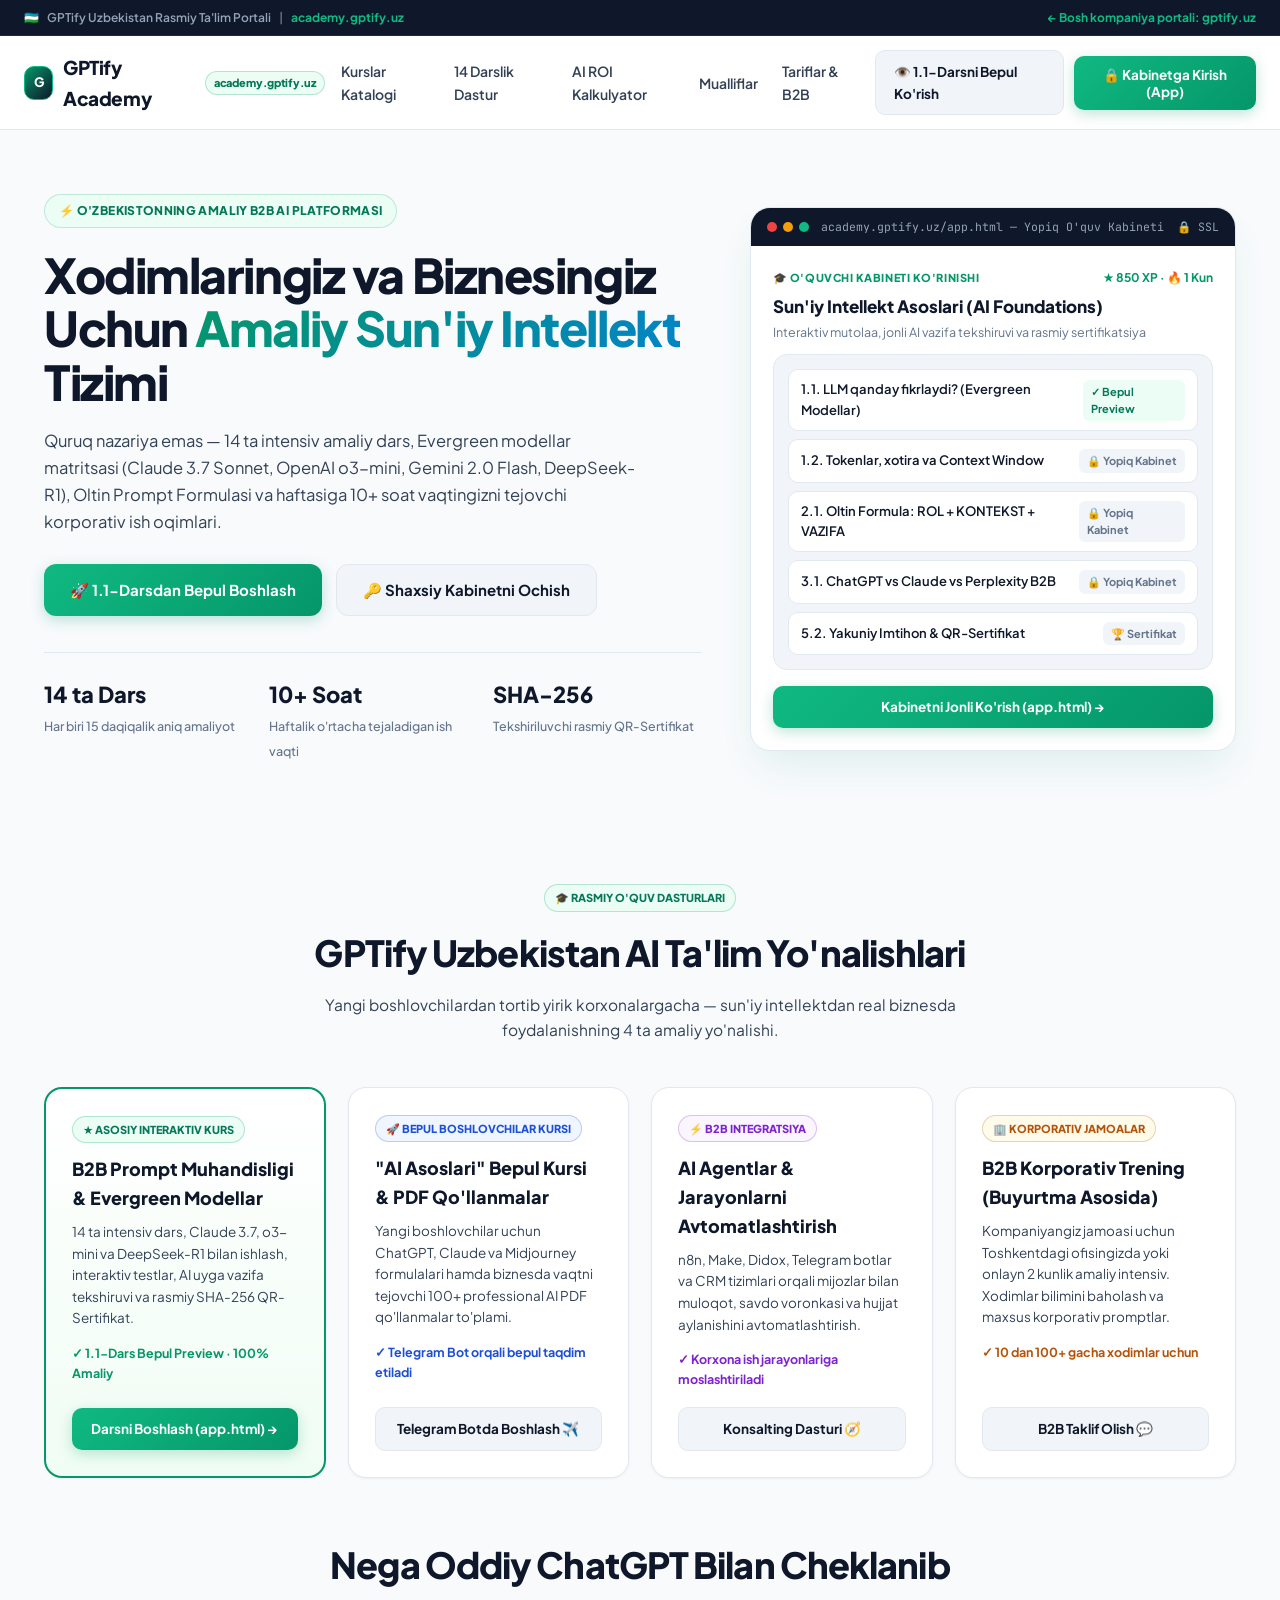
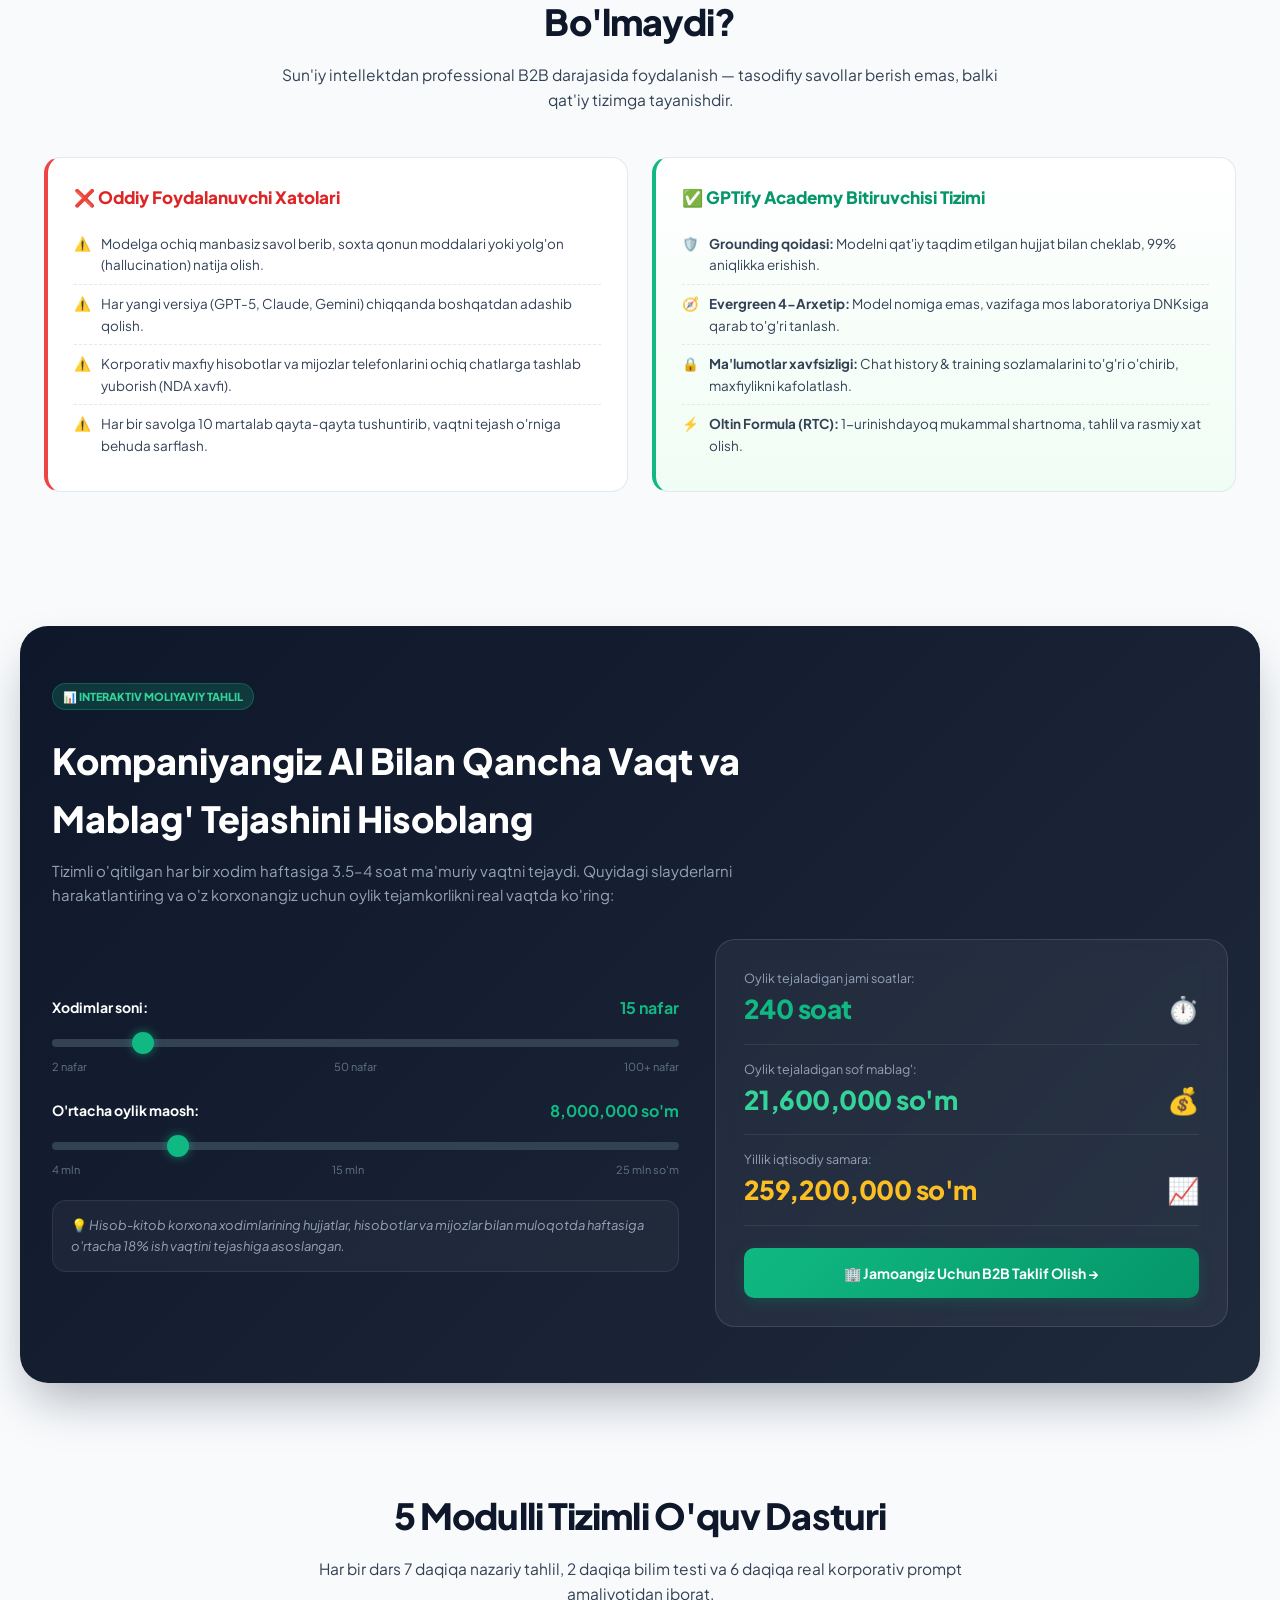
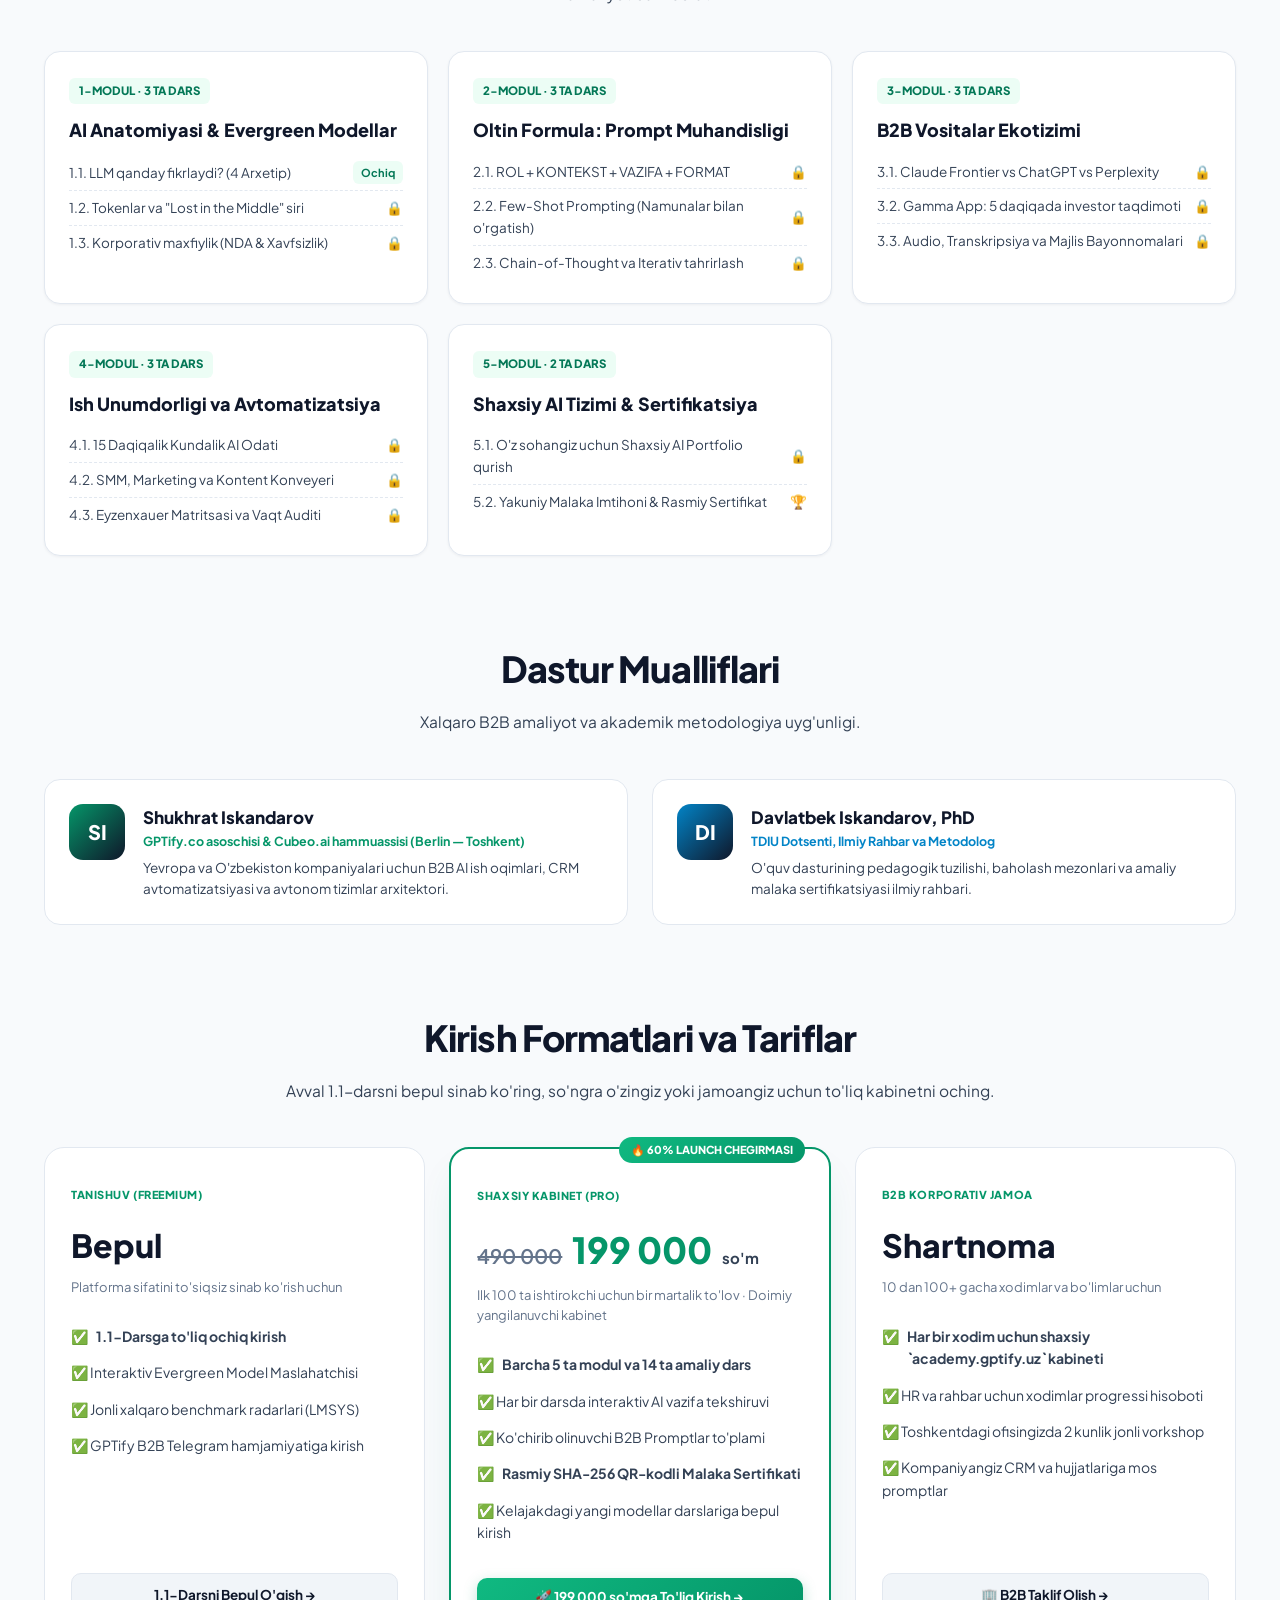
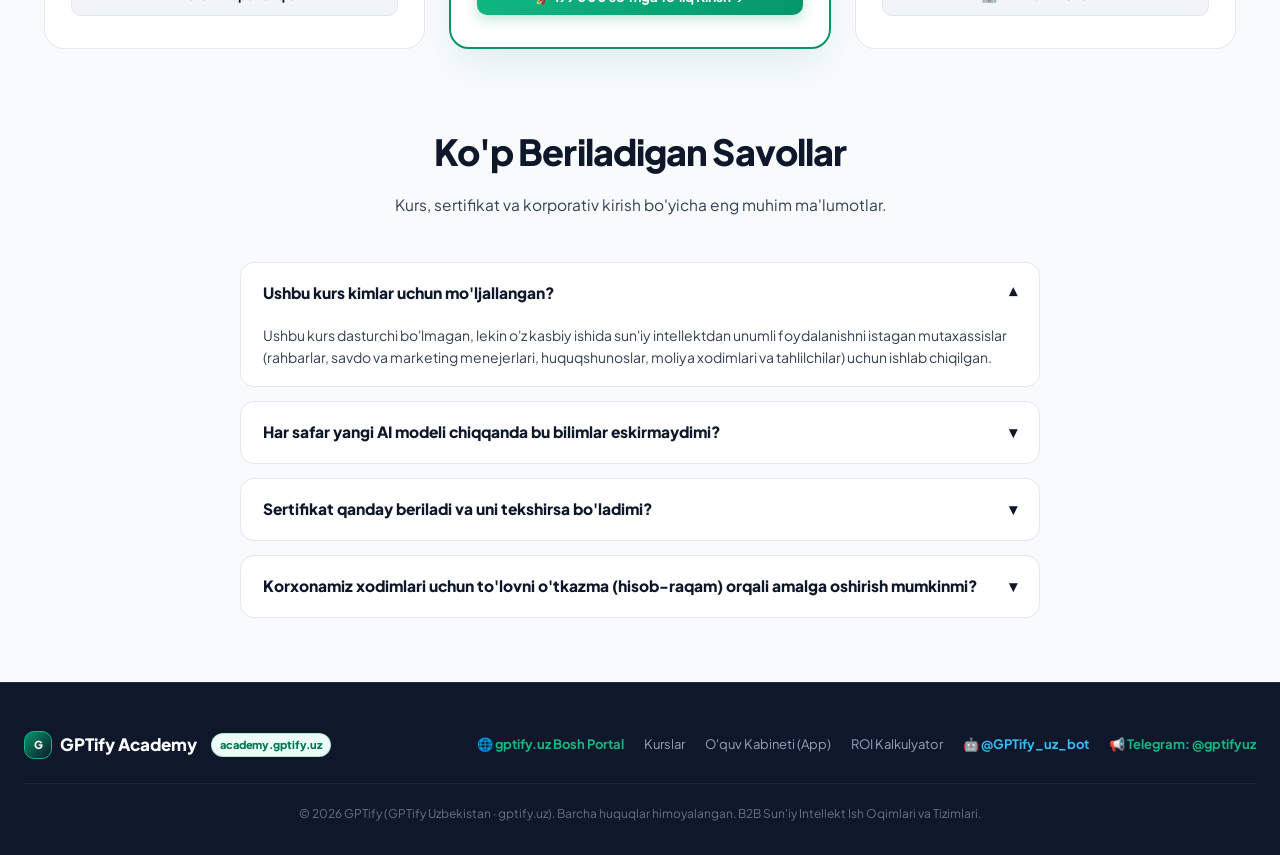
==== commit b84eb7a2: "feat: update pricing to 199,000 UZS launch special and optimize Telegram-first bot lead capture" ====
--- a/index.html
+++ b/index.html
@@ -1225,11 +1225,15 @@
 
       <!-- Tier 2 -->
       <div class="price-card featured">
-        <div class="featured-ribbon">Eng Ommabop</div>
+        <div class="featured-ribbon">🔥 60% Launch Chegirmasi</div>
         <div>
           <span class="preview-tag">SHAXSIY KABINET (PRO)</span>
-          <div class="price-amount">490 000 <span style="font-size:15px; font-weight:600; color:var(--text-muted);">so'm</span></div>
-          <p style="font-size:13px; color:var(--text-muted);">Bir martalik to'lov · Doimiy yangilanuvchi kabinet</p>
+          <div class="price-amount" style="display:flex; align-items:baseline; gap:10px; margin:14px 0 6px;">
+            <span style="font-size:20px; text-decoration:line-through; color:var(--text-muted); font-weight:600;">490 000</span>
+            <span style="font-size:36px; font-weight:900; color:#059669;">199 000</span>
+            <span style="font-size:15px; font-weight:700; color:var(--text-secondary);">so'm</span>
+          </div>
+          <p style="font-size:13px; color:var(--text-muted);">Ilk 100 ta ishtirokchi uchun bir martalik to'lov · Doimiy yangilanuvchi kabinet</p>
           <ul class="price-features">
             <li>✅ <b>Barcha 5 ta modul va 14 ta amaliy dars</b></li>
             <li>✅ Har bir darsda interaktiv AI vazifa tekshiruvi</li>
@@ -1238,7 +1242,7 @@
             <li>✅ Kelajakdagi yangi modellar darslariga bepul kirish</li>
           </ul>
         </div>
-        <button type="button" onclick="openAppLogin()" class="btn btn-primary" style="width:100%;">🔒 To'liq Kabinetni Ochish →</button>
+        <button type="button" onclick="openAppLogin()" class="btn btn-primary" style="width:100%;">🚀 199 000 so'mga To'liq Kirish →</button>
       </div>
 
       <!-- Tier 3 -->
@@ -1327,29 +1331,28 @@
     </div>
   </footer>
 
-  <!-- App Login Modal -->
+  <!-- App Login Modal (Telegram-First Lead Capture) -->
   <div class="modal-backdrop" id="appLoginModal" onclick="if(event.target===this) closeAppLogin()">
     <div class="login-modal">
       <div style="display:flex; justify-content:space-between; align-items:center; margin-bottom:14px;">
-        <span class="preview-tag">🔒 ACADEMY.GPTIFY.UZ — AVTORIZATSIYA</span>
+        <span class="preview-tag">✈️ TELEGRAM ORQALI BEPUL KIRISH</span>
         <button type="button" onclick="closeAppLogin()" style="background:none; border:none; font-size:20px; cursor:pointer; color:var(--text-muted);">&times;</button>
       </div>
-      <h3 style="font-size:20px; font-weight:800; margin-bottom:6px;">Shaxsiy Kabinetga Kirish</h3>
-      <p style="font-size:13px; color:var(--text-secondary); margin-bottom:18px;">
-        Progressingizni saqlash, uyga vazifalarni tekshirtirish va rasmiy sertifikat olish uchun tizimga kiring:
+      <h3 style="font-size:20px; font-weight:800; margin-bottom:6px;">Darslarni Bepul Sinab Ko'rish</h3>
+      <p style="font-size:13.5px; color:var(--text-secondary); margin-bottom:16px;">
+        1.1-Dars, Evergreen modellar bo'yicha maslahatchi va interaktiv testlardan foydalanish uchun rasmiy Telegram botimiz orqali kiring:
       </p>
 
-      <button type="button" onclick="loginAndRedirect('Telegram Foydalanuvchi')" class="btn btn-primary" style="width:100%; background:#0284C7; margin-bottom:14px; padding:12px;">
-        ✈️ Telegram orqali 1 soniyada kirish
-      </button>
-
-      <div style="text-align:center; font-size:11.5px; color:var(--text-muted); margin-bottom:14px;">— YOKI TELEFON RAQAM ORQALI —</div>
-
-      <input type="text" id="loginUserName" class="input-field" placeholder="Ism va familiyangiz (Sertifikat uchun)" >
-      <input type="tel" id="loginUserPhone" class="input-field" placeholder="Telefon raqamingiz (+998 90 ...)" >
-
-      <button type="button" onclick="loginAndRedirect(document.getElementById('loginUserName').value)" class="btn btn-primary" style="width:100%; padding:12px;">
-        🔓 Kabinetni Ochish va Darsga Kirish →
+      <div style="background:#F0FDF4; border:1px solid rgba(16,185,129,0.3); border-radius:12px; padding:12px 14px; margin-bottom:18px; font-size:12.5px; color:#064E3B;">
+        🎁 <b>100% Bepul Tanishuv:</b> Botga ulanishingiz bilan platforma kabineti siz uchun darhol faollashadi.
+      </div>
+
+      <a href="https://t.me/GPTify_uz_bot?start=academy_free" target="_blank" onclick="loginAndRedirect('Telegram O\'quvchi')" class="btn btn-primary" style="width:100%; background:#0284C7; margin-bottom:12px; padding:14px; font-size:14px; text-decoration:none; display:flex; align-items:center; justify-content:center; gap:8px; box-shadow:0 4px 14px rgba(2,132,199,0.35);">
+        <span>✈️</span> <span>Telegram orqali 1 soniyada kirish (@GPTify_uz_bot)</span>
+      </a>
+
+      <button type="button" onclick="loginAndRedirect('Mehmon O\'quvchi')" class="btn btn-ghost" style="width:100%; font-size:12.5px; padding:10px;">
+        To'g'ridan-to'g'ri darsga o'tish (Saytda davom etish) →
       </button>
     </div>
   </div>
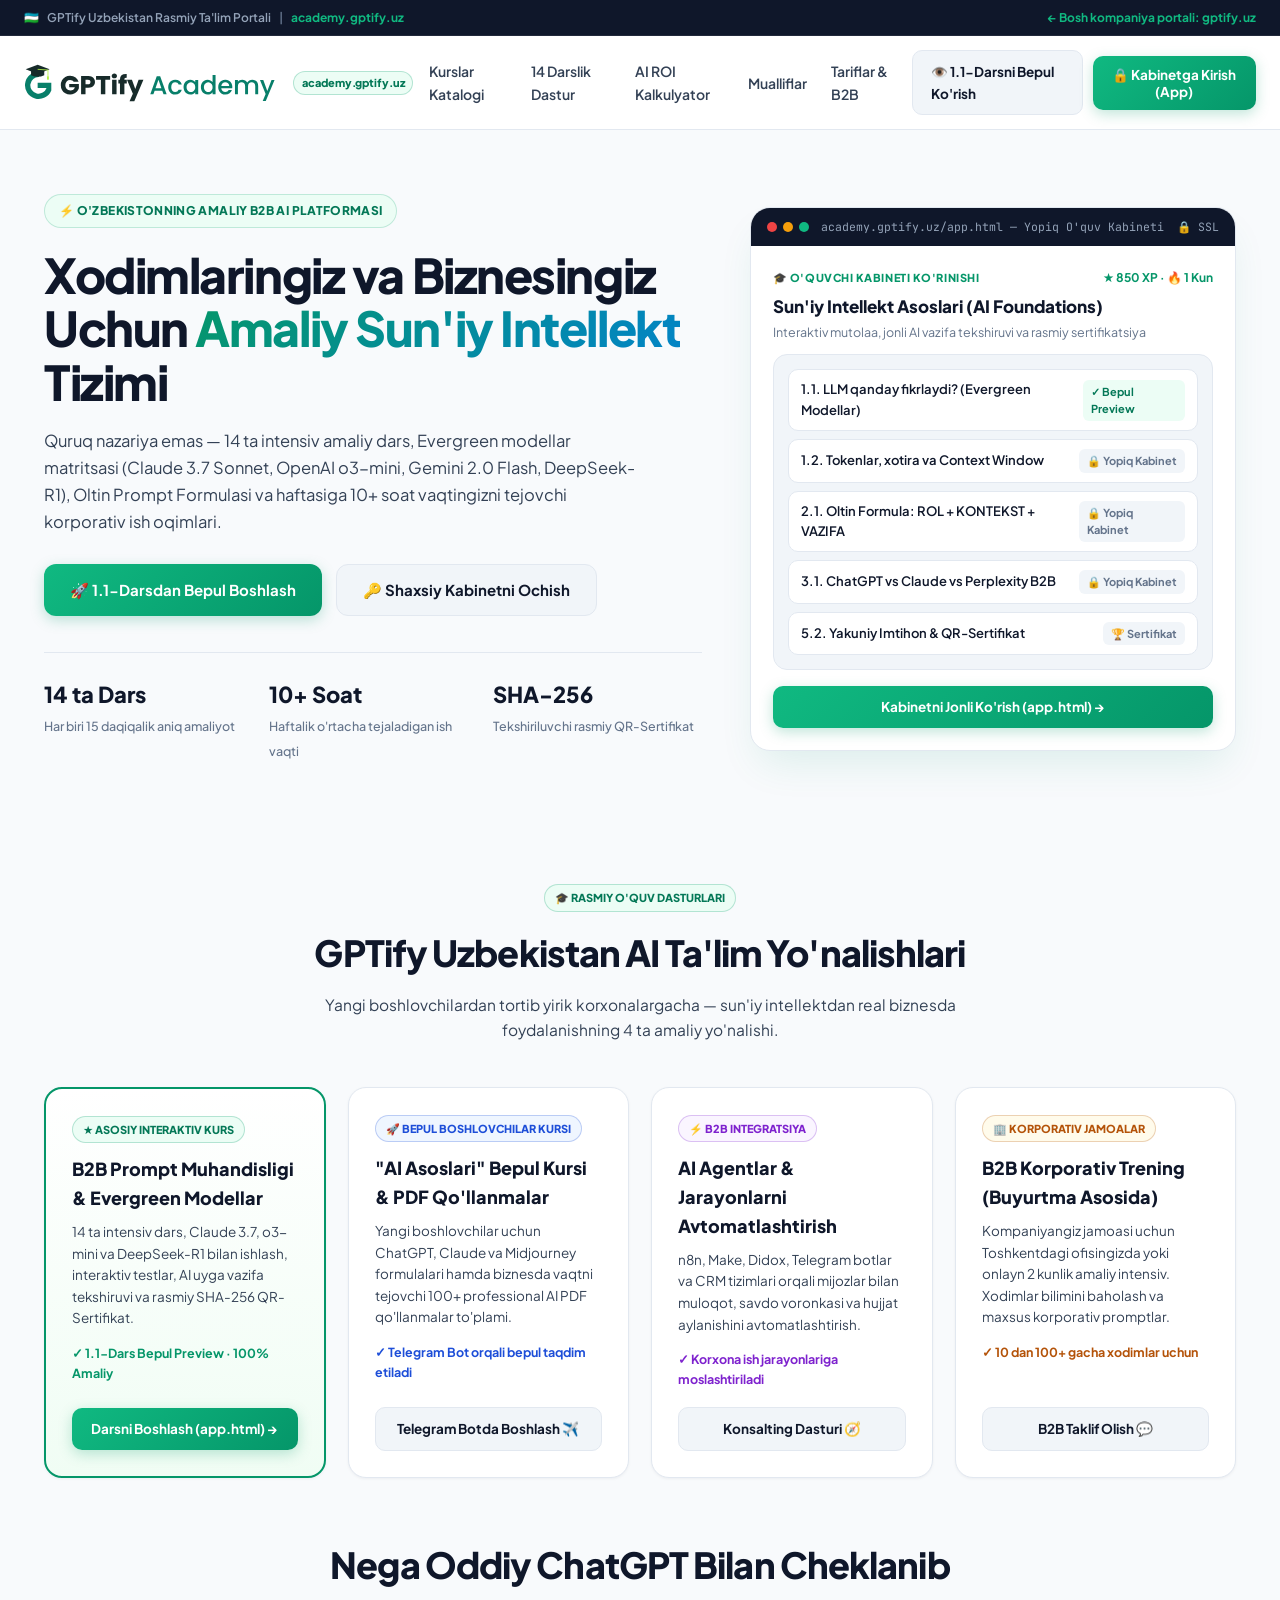
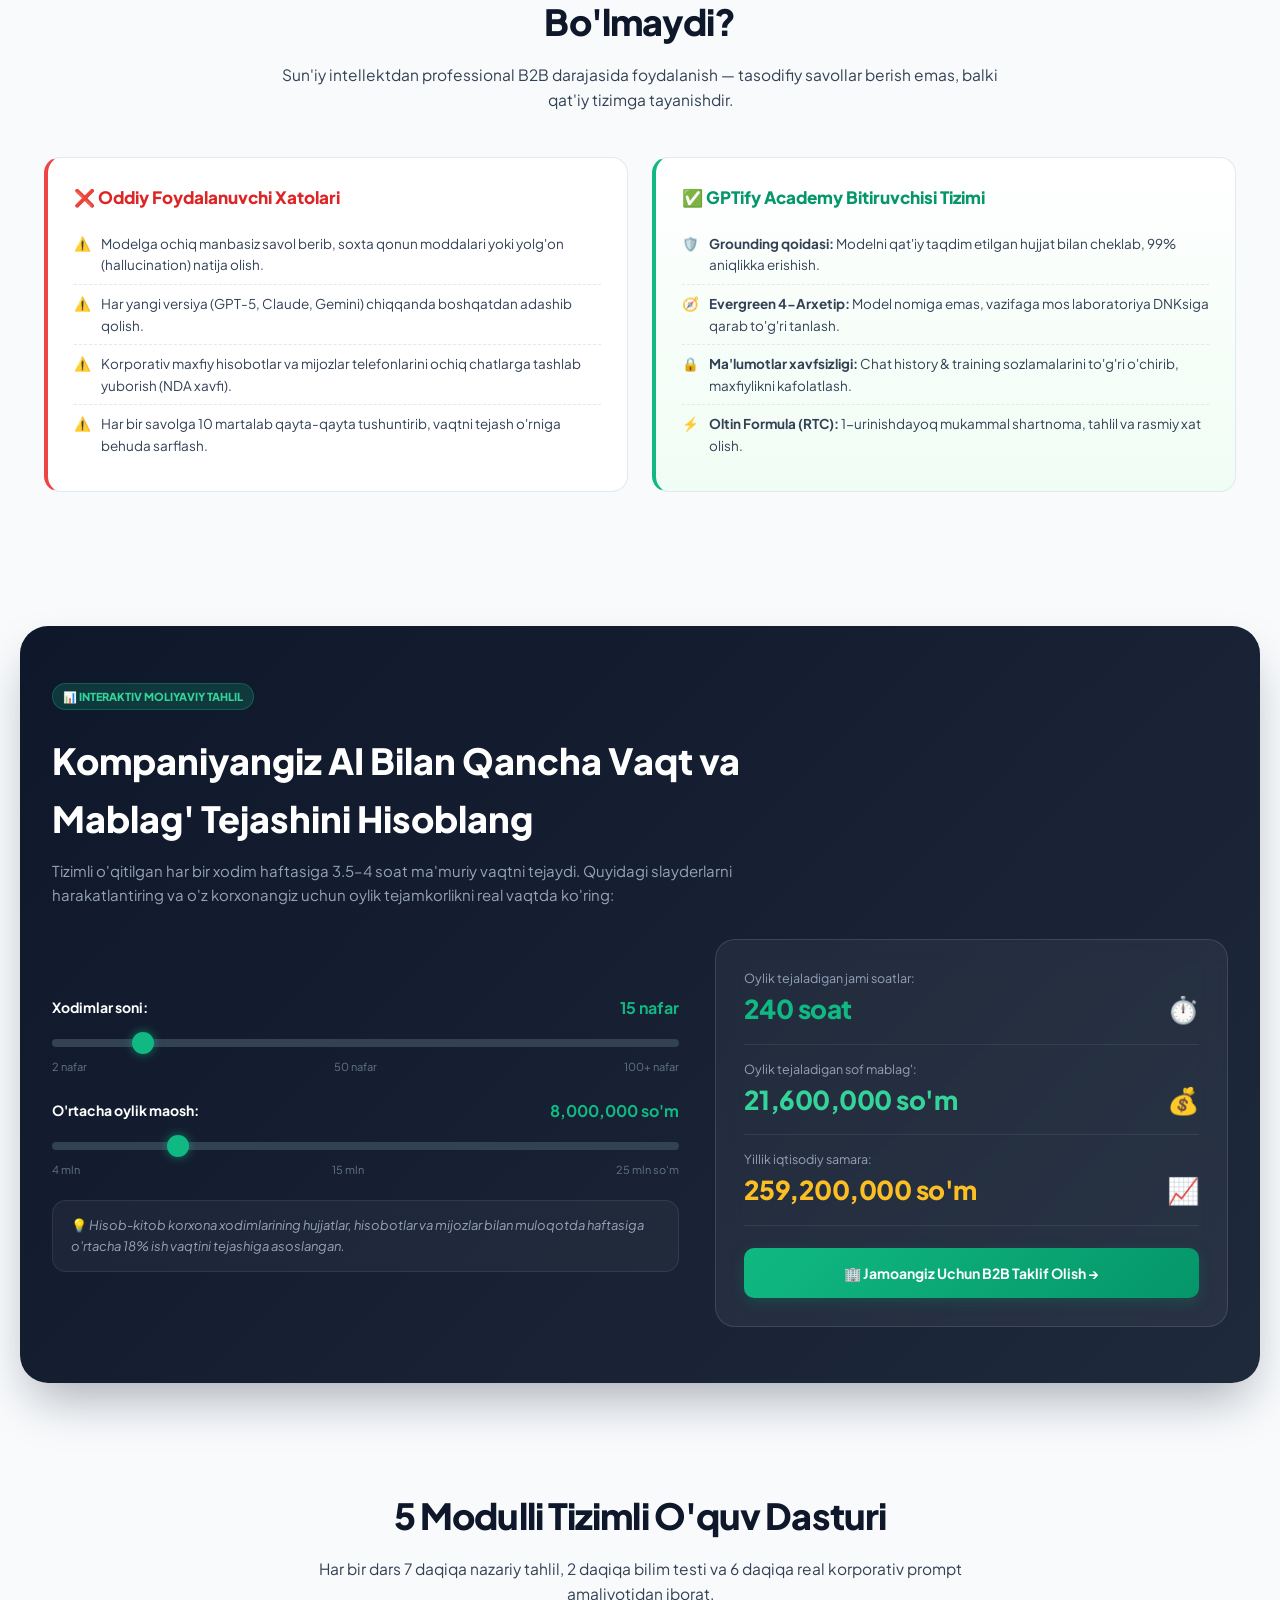
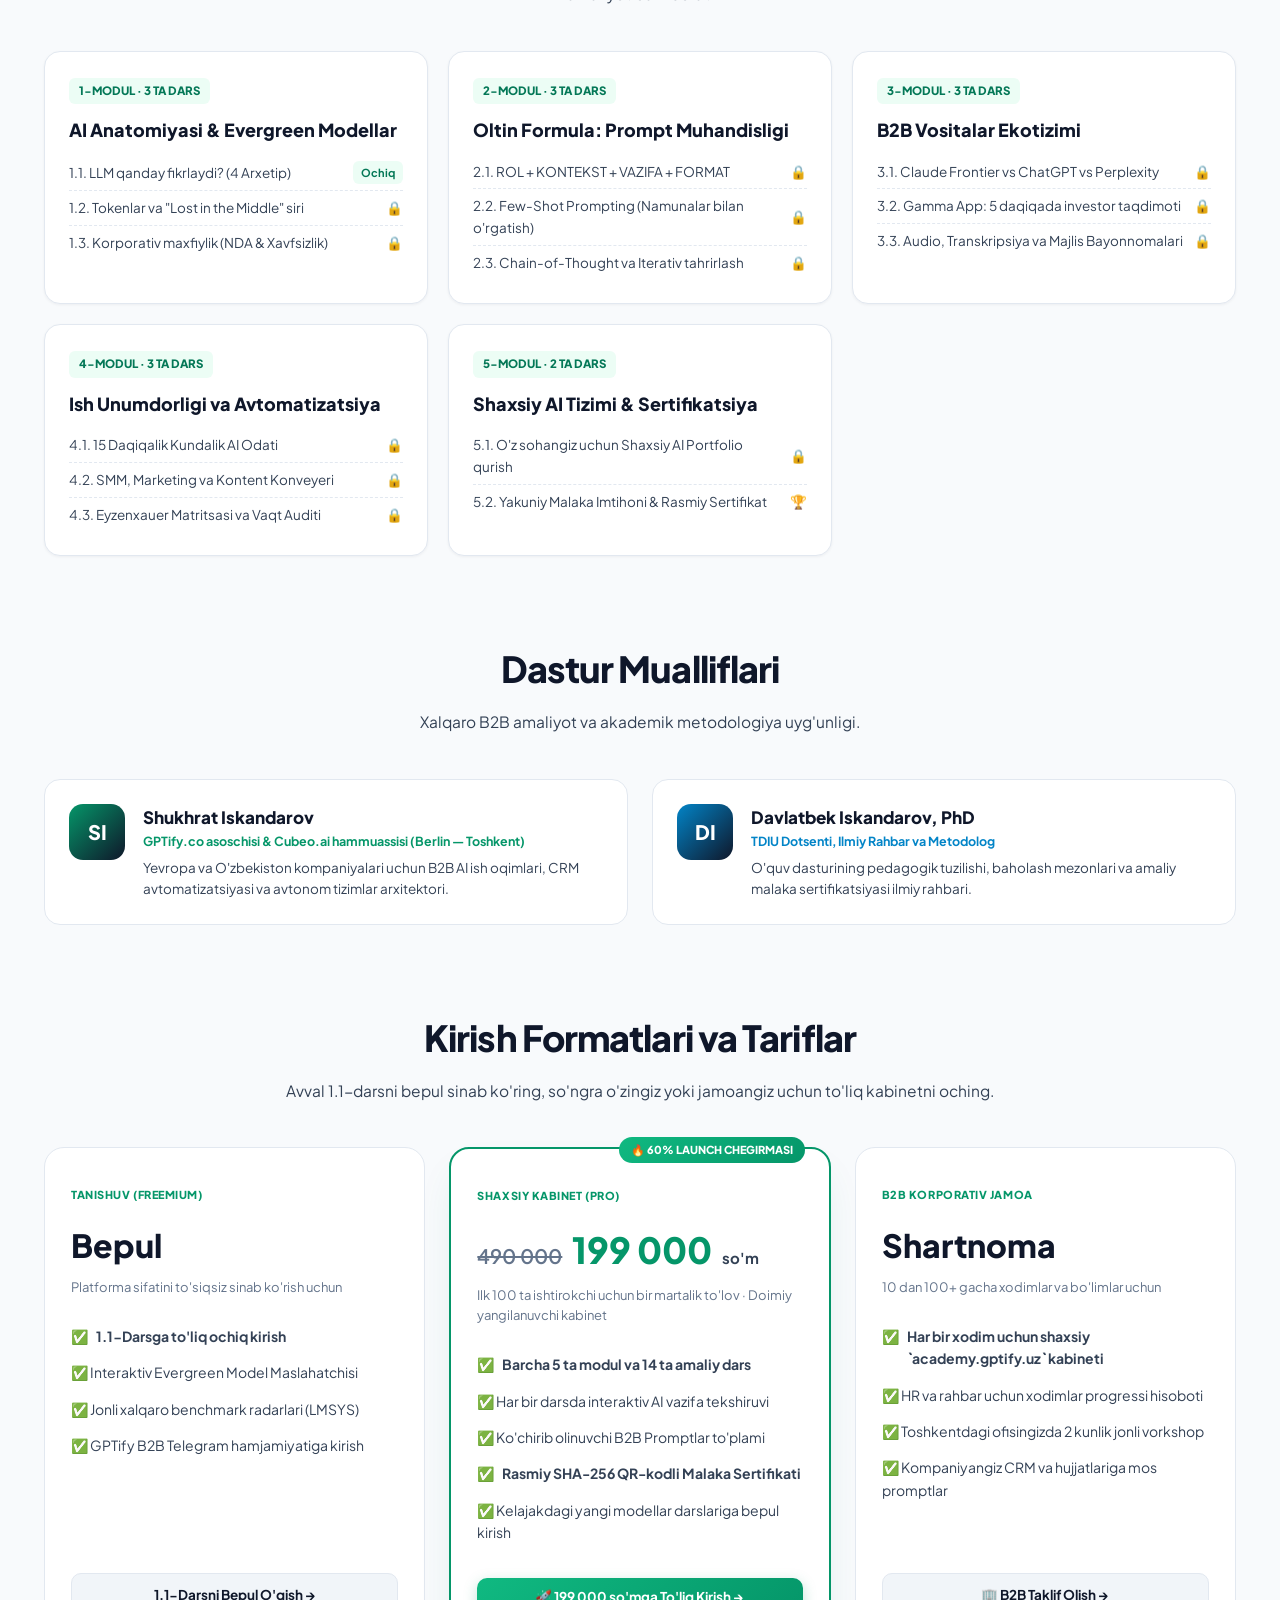
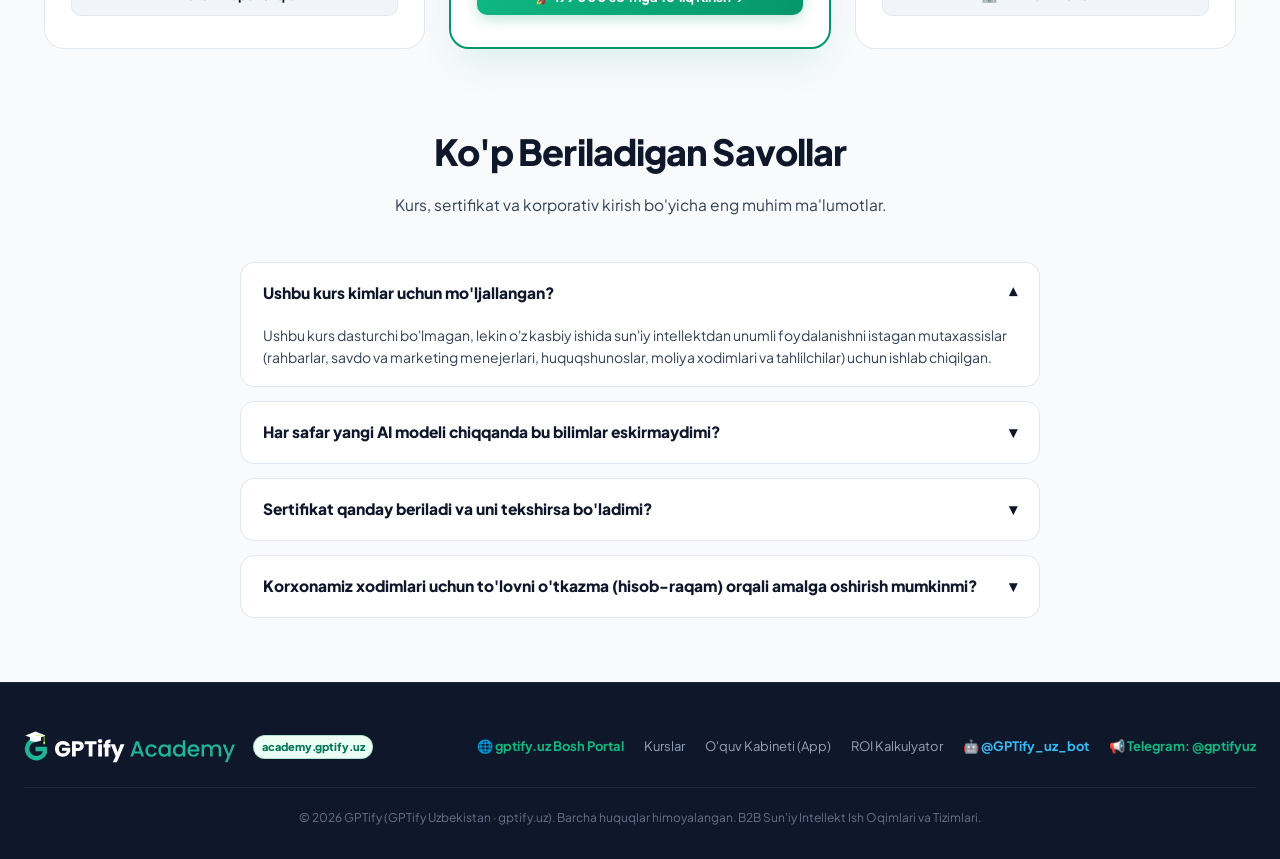
==== commit cf29d544: "feat(branding): deploy official GPTify Academy logo kit across landing, LMS app, and favicons" ====
--- a/index.html
+++ b/index.html
@@ -9,7 +9,10 @@
   <meta property="og:title" content="GPTify Academy — academy.gptify.uz">
   <meta property="og:description" content="O'zbekiston kompaniyalari va mutaxassislari uchun amaliy B2B AI akademiyasi. 14 ta dars, amaliyot va sertifikatsiya.">
   <meta property="og:url" content="https://academy.gptify.uz/">
-  <meta property="og:type" content="website">
+  <link rel="icon" type="image/x-icon" href="favicon.ico">
+  <link rel="icon" type="image/png" sizes="32x32" href="assets/logo-kit/favicon-32.png">
+  <link rel="icon" type="image/png" sizes="16x16" href="assets/logo-kit/favicon-16.png">
+  <link rel="apple-touch-icon" sizes="180x180" href="apple-touch-icon.png">
   <link rel="preconnect" href="https://fonts.googleapis.com">
   <link rel="preconnect" href="https://fonts.gstatic.com" crossorigin>
   <link href="https://fonts.googleapis.com/css2?family=Plus+Jakarta+Sans:wght@400;500;600;700;800&family=JetBrains+Mono:wght@500;700&display=swap" rel="stylesheet">
@@ -829,9 +832,9 @@
   <!-- Navbar -->
   <header class="navbar">
     <div class="navbar-inner">
-      <a href="index.html" class="brand-logo">
-        <div class="brand-icon">G</div>
-        GPTify Academy <span class="badge-subdomain">academy.gptify.uz</span>
+      <a href="index.html" class="brand-logo" title="GPTify Academy Bosh Sahifa" style="display:flex; align-items:center; gap:10px;">
+        <img src="assets/logo-kit/gptify-academy-logo.svg" alt="GPTify Academy" style="height: 38px; width: auto; display: block;">
+        <span class="badge-subdomain">academy.gptify.uz</span>
       </a>
       <nav class="nav-links">
         <a href="#katalog">Kurslar Katalogi</a>
@@ -1312,11 +1315,10 @@
   <!-- Footer -->
   <footer class="footer">
     <div class="footer-inner">
-      <div class="footer-brand">
-        <div class="brand-icon" style="width:28px; height:28px; font-size:11px;">G</div>
-        <span>GPTify Academy</span>
+      <a href="index.html" class="footer-brand" style="text-decoration:none; display:inline-flex; align-items:center; gap:10px;" title="GPTify Academy">
+        <img src="assets/logo-kit/gptify-academy-logo-reversed.svg" alt="GPTify Academy" style="height: 32px; width: auto; display: block;">
         <span class="badge-subdomain">academy.gptify.uz</span>
-      </div>
+      </a>
       <div style="display:flex; flex-wrap:wrap; gap:20px; font-size:13px;">
         <a href="https://gptify.uz" target="_blank" rel="noopener" style="color:#10B981; text-decoration:none; font-weight:700;">🌐 gptify.uz Bosh Portal</a>
         <a href="#katalog" style="color:#94A3B8; text-decoration:none;">Kurslar</a>
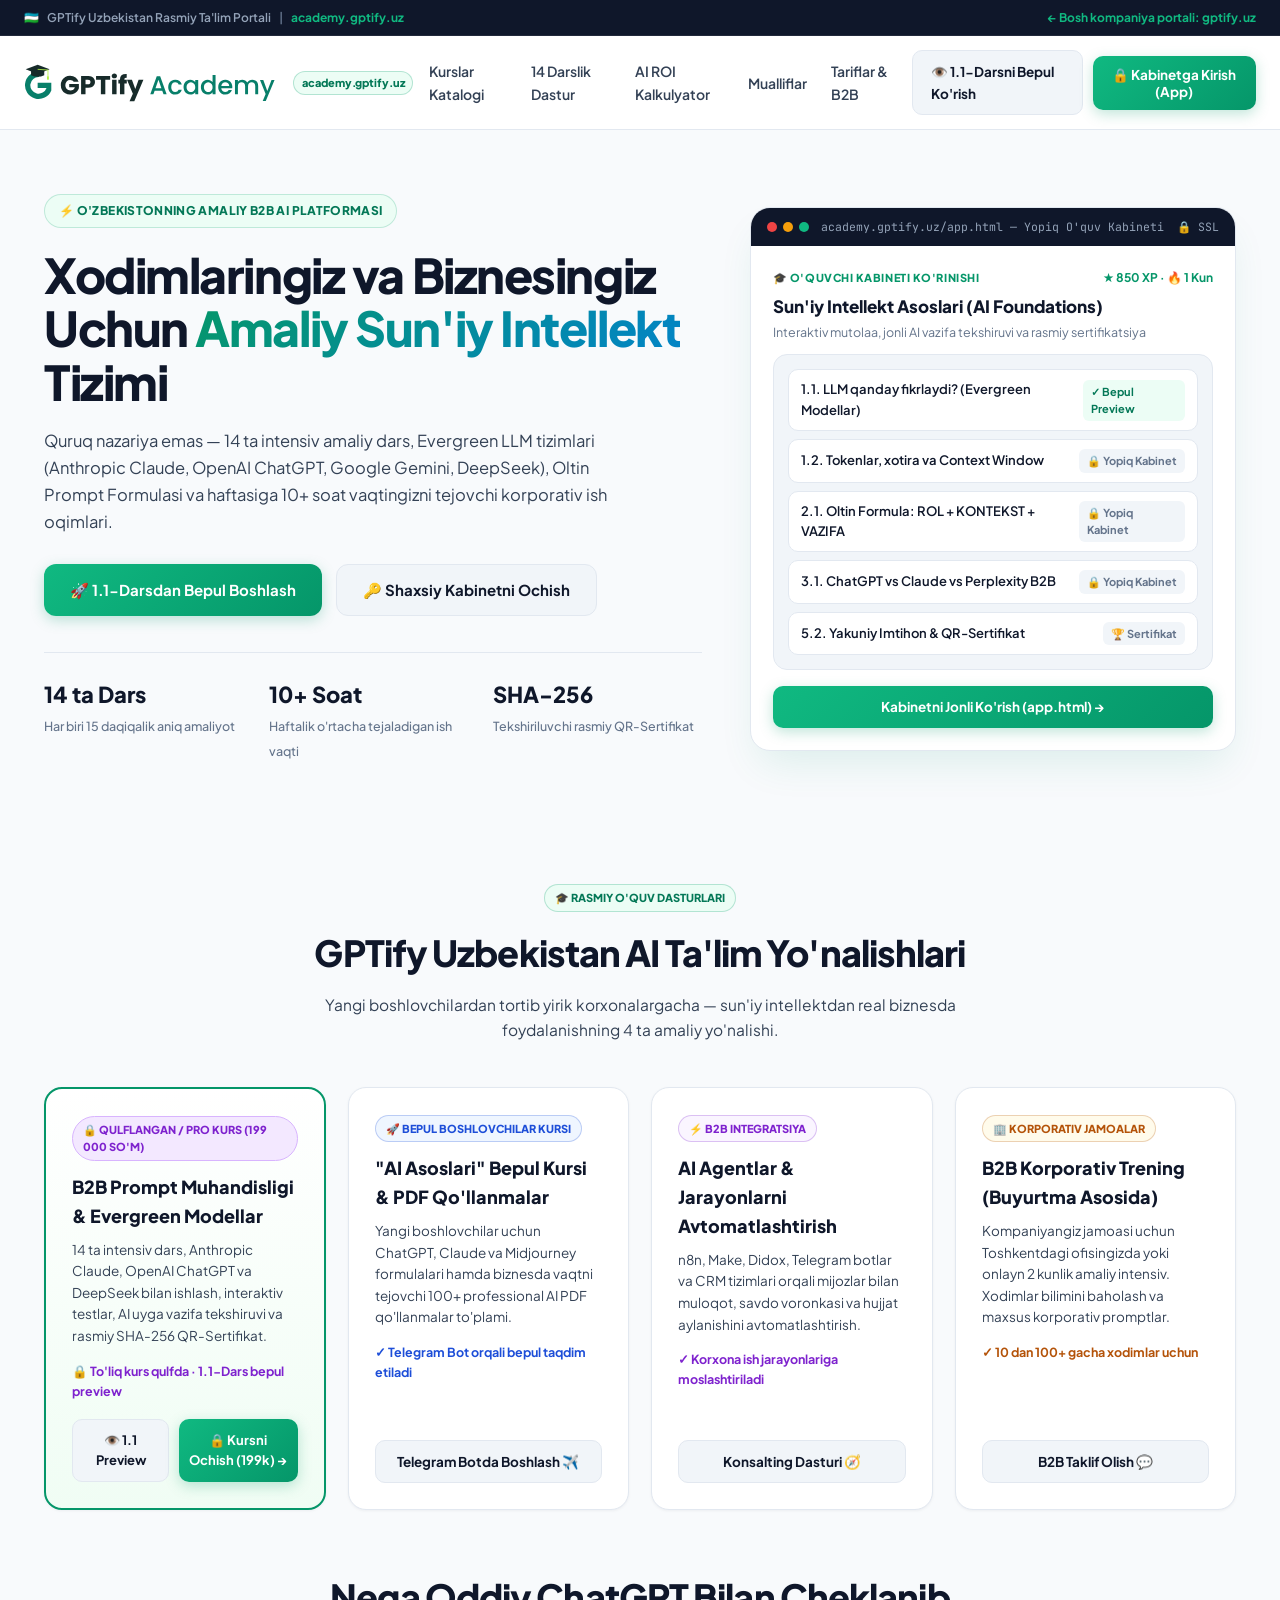
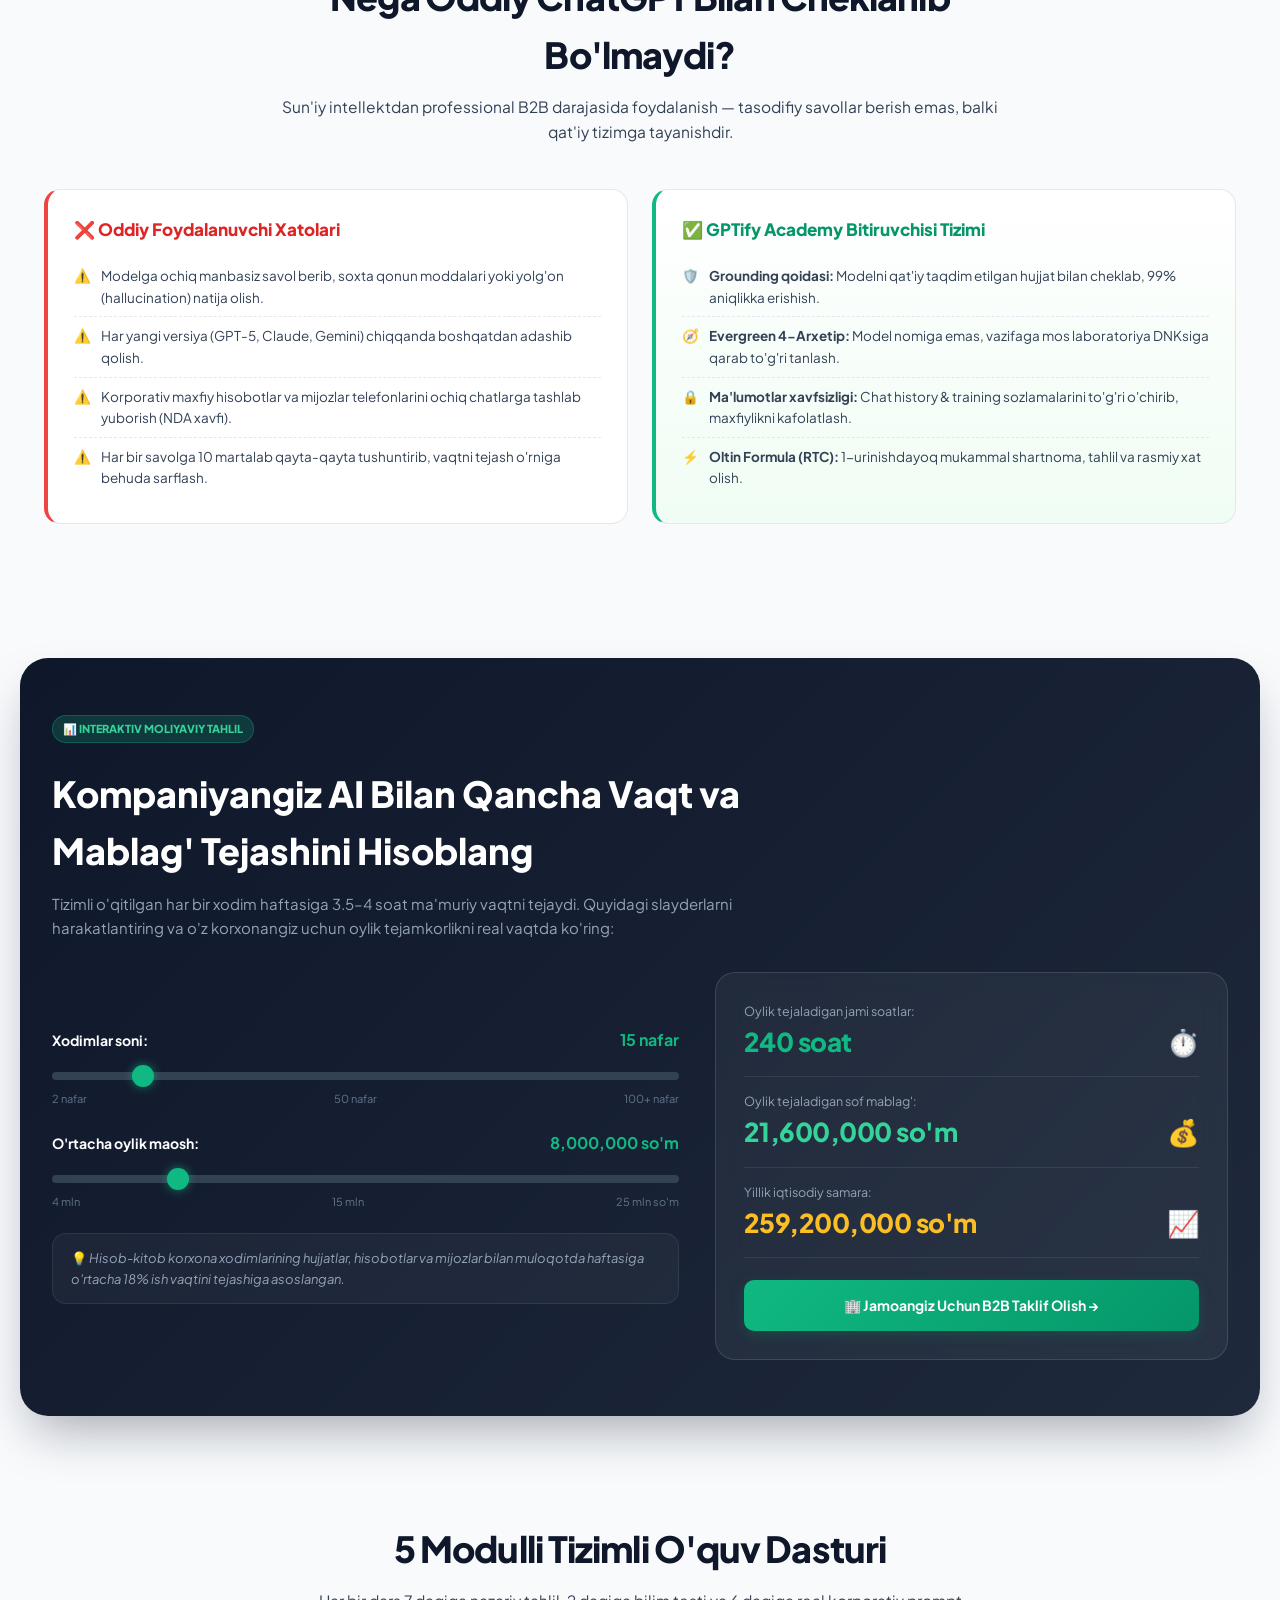
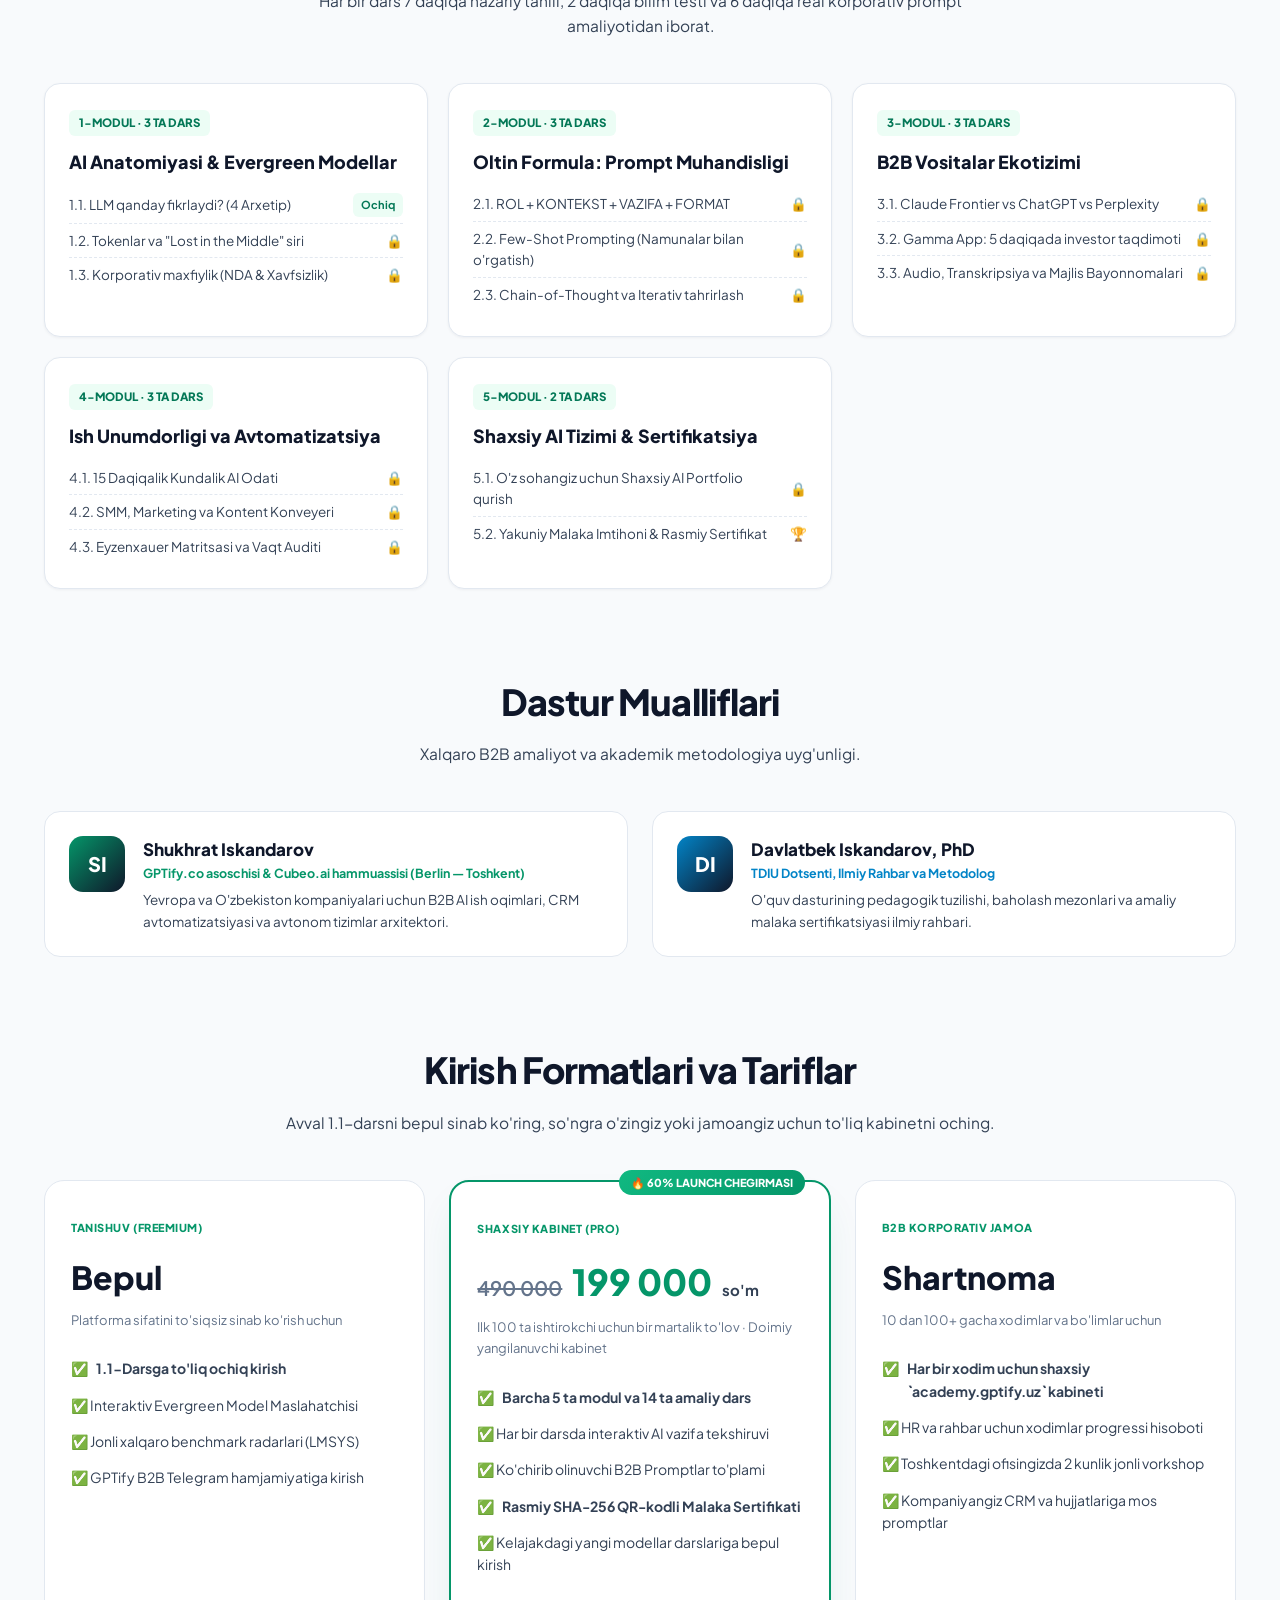
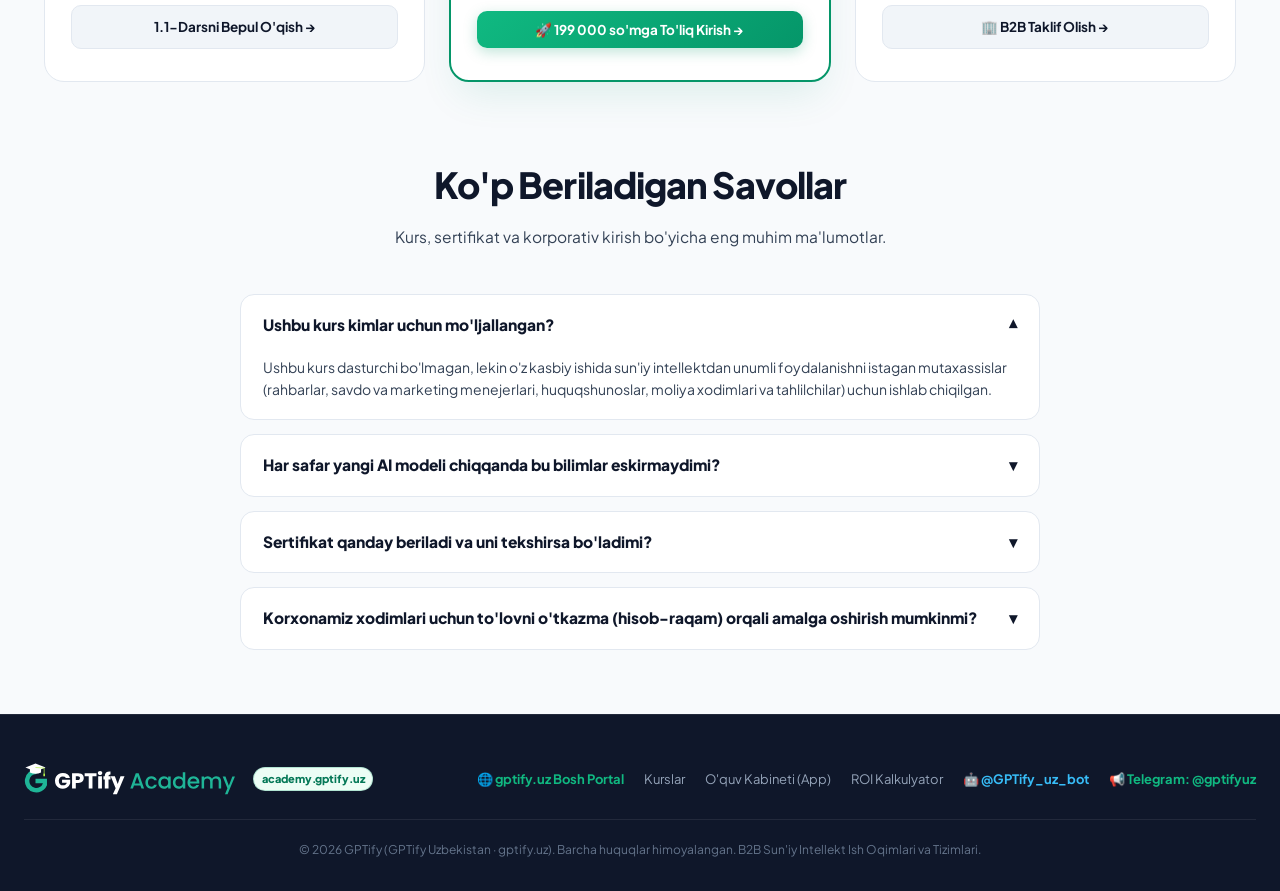
==== commit da4e3418: "feat(evergreen): remove specific model version numbers and lock Prompt Engineering course" ====
--- a/index.html
+++ b/index.html
@@ -4,7 +4,7 @@
   <meta charset="UTF-8">
   <meta name="viewport" content="width=device-width, initial-scale=1.0">
   <title>GPTify Academy (academy.gptify.uz) — B2B va Professional Sun'iy Intellekt Portali</title>
-  <meta name="description" content="GPTify Uzbekistan rasmiy ta'lim portali: 14 ta intensiv amaliy dars, Evergreen modellar matritsasi (Claude 3.7, o3-mini, Gemini 2.0, DeepSeek-R1) va rasmiy QR-Sertifikat.">
+  <meta name="description" content="GPTify Uzbekistan rasmiy ta'lim portali: 14 ta intensiv amaliy dars, Evergreen LLM tizimlari (Anthropic Claude, OpenAI ChatGPT, Google Gemini, DeepSeek) va rasmiy QR-Sertifikat.">
   <link rel="canonical" href="https://academy.gptify.uz/">
   <meta property="og:title" content="GPTify Academy — academy.gptify.uz">
   <meta property="og:description" content="O'zbekiston kompaniyalari va mutaxassislari uchun amaliy B2B AI akademiyasi. 14 ta dars, amaliyot va sertifikatsiya.">
@@ -858,7 +858,7 @@
         Xodimlaringiz va Biznesingiz Uchun <span>Amaliy Sun'iy Intellekt</span> Tizimi
       </h1>
       <p class="hero-subtitle">
-        Quruq nazariya emas — 14 ta intensiv amaliy dars, Evergreen modellar matritsasi (Claude 3.7 Sonnet, OpenAI o3-mini, Gemini 2.0 Flash, DeepSeek-R1), Oltin Prompt Formulasi va haftasiga 10+ soat vaqtingizni tejovchi korporativ ish oqimlari.
+        Quruq nazariya emas — 14 ta intensiv amaliy dars, Evergreen LLM tizimlari (Anthropic Claude, OpenAI ChatGPT, Google Gemini, DeepSeek), Oltin Prompt Formulasi va haftasiga 10+ soat vaqtingizni tejovchi korporativ ish oqimlari.
       </p>
       <div class="hero-cta-group">
         <a href="app.html?lesson=1_1" class="btn btn-primary btn-lg">🚀 1.1-Darsdan Bepul Boshlash</a>
@@ -938,21 +938,26 @@
     </div>
 
     <div class="catalog-grid">
-      <!-- Course 1 (Flagship LMS) -->
+      <!-- Course 1 (Flagship LMS - Locked Pro Course) -->
       <div class="catalog-card featured-card">
         <div>
-          <span class="catalog-badge badge-green">★ Asosiy Interaktiv Kurs</span>
+          <span class="catalog-badge badge-purple" style="background:#F3E8FF; color:#7E22CE; border:1px solid #D8B4FE;">🔒 Qulflangan / Pro Kurs (199 000 so'm)</span>
           <h3 style="font-size:18px; font-weight:800; margin-bottom:8px; color:var(--text-main);">B2B Prompt Muhandisligi & Evergreen Modellar</h3>
           <p style="font-size:13.5px; color:var(--text-secondary); line-height:1.6; margin-bottom:14px;">
-            14 ta intensiv dars, Claude 3.7, o3-mini va DeepSeek-R1 bilan ishlash, interaktiv testlar, AI uyga vazifa tekshiruvi va rasmiy SHA-256 QR-Sertifikat.
+            14 ta intensiv dars, Anthropic Claude, OpenAI ChatGPT va DeepSeek bilan ishlash, interaktiv testlar, AI uyga vazifa tekshiruvi va rasmiy SHA-256 QR-Sertifikat.
           </p>
-          <div style="font-size:12.5px; font-weight:700; color:#059669; margin-bottom:18px;">
-            ✓ 1.1-Dars Bepul Preview · 100% Amaliy
+          <div style="font-size:12.5px; font-weight:700; color:#7E22CE; margin-bottom:18px;">
+            🔒 To'liq kurs qulfda · 1.1-Dars bepul preview
           </div>
         </div>
-        <a href="app.html?lesson=1_1" class="btn btn-primary" style="width:100%; text-align:center;">
-          Darsni Boshlash (app.html) →
-        </a>
+        <div style="display:flex; gap:10px;">
+          <a href="app.html?lesson=1_1" class="btn btn-ghost" style="flex:1; text-align:center; font-size:13px; padding:10px;">
+            👁️ 1.1 Preview
+          </a>
+          <a href="#tariflar" class="btn btn-primary" style="flex:1.3; text-align:center; font-size:13px; padding:10px;">
+            🔒 Kursni Ochish (199k) →
+          </a>
+        </div>
       </div>
 
       <!-- Course 2 (AI Asoslari & PDF Hub) -->
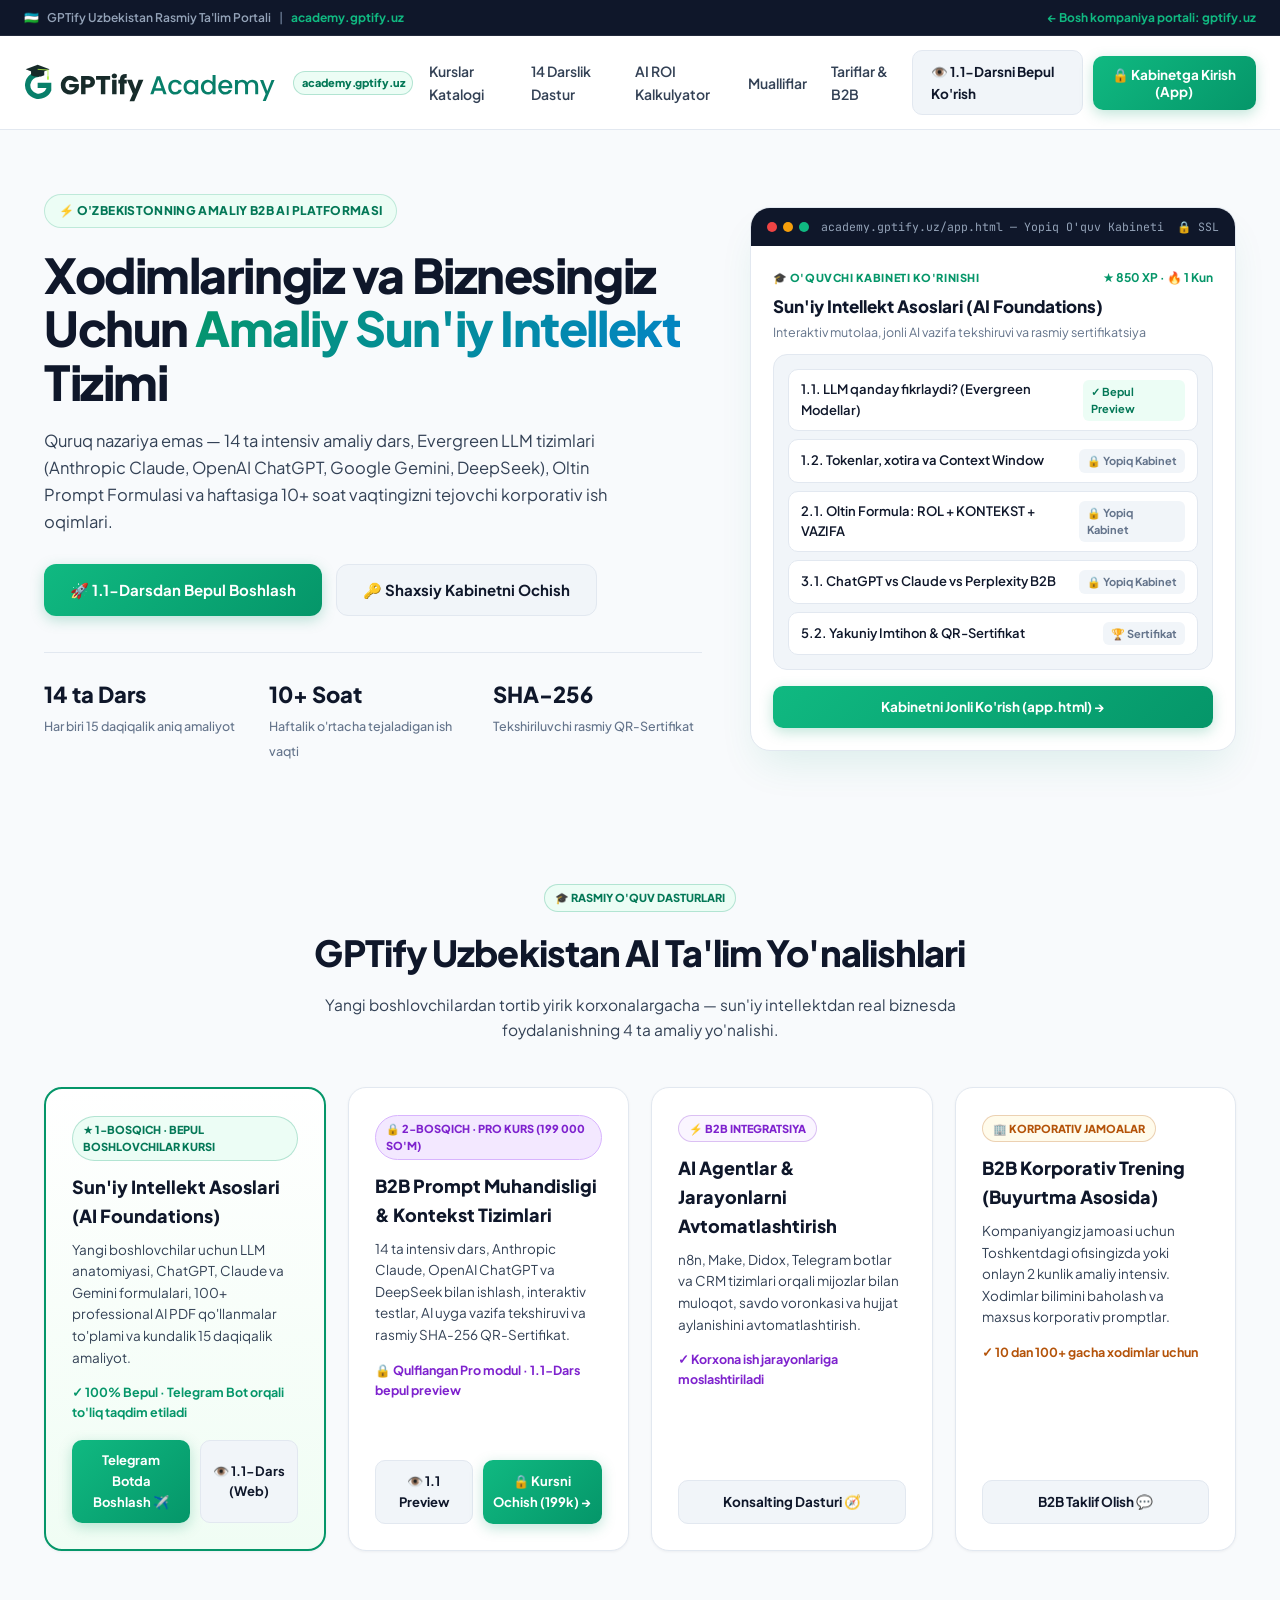
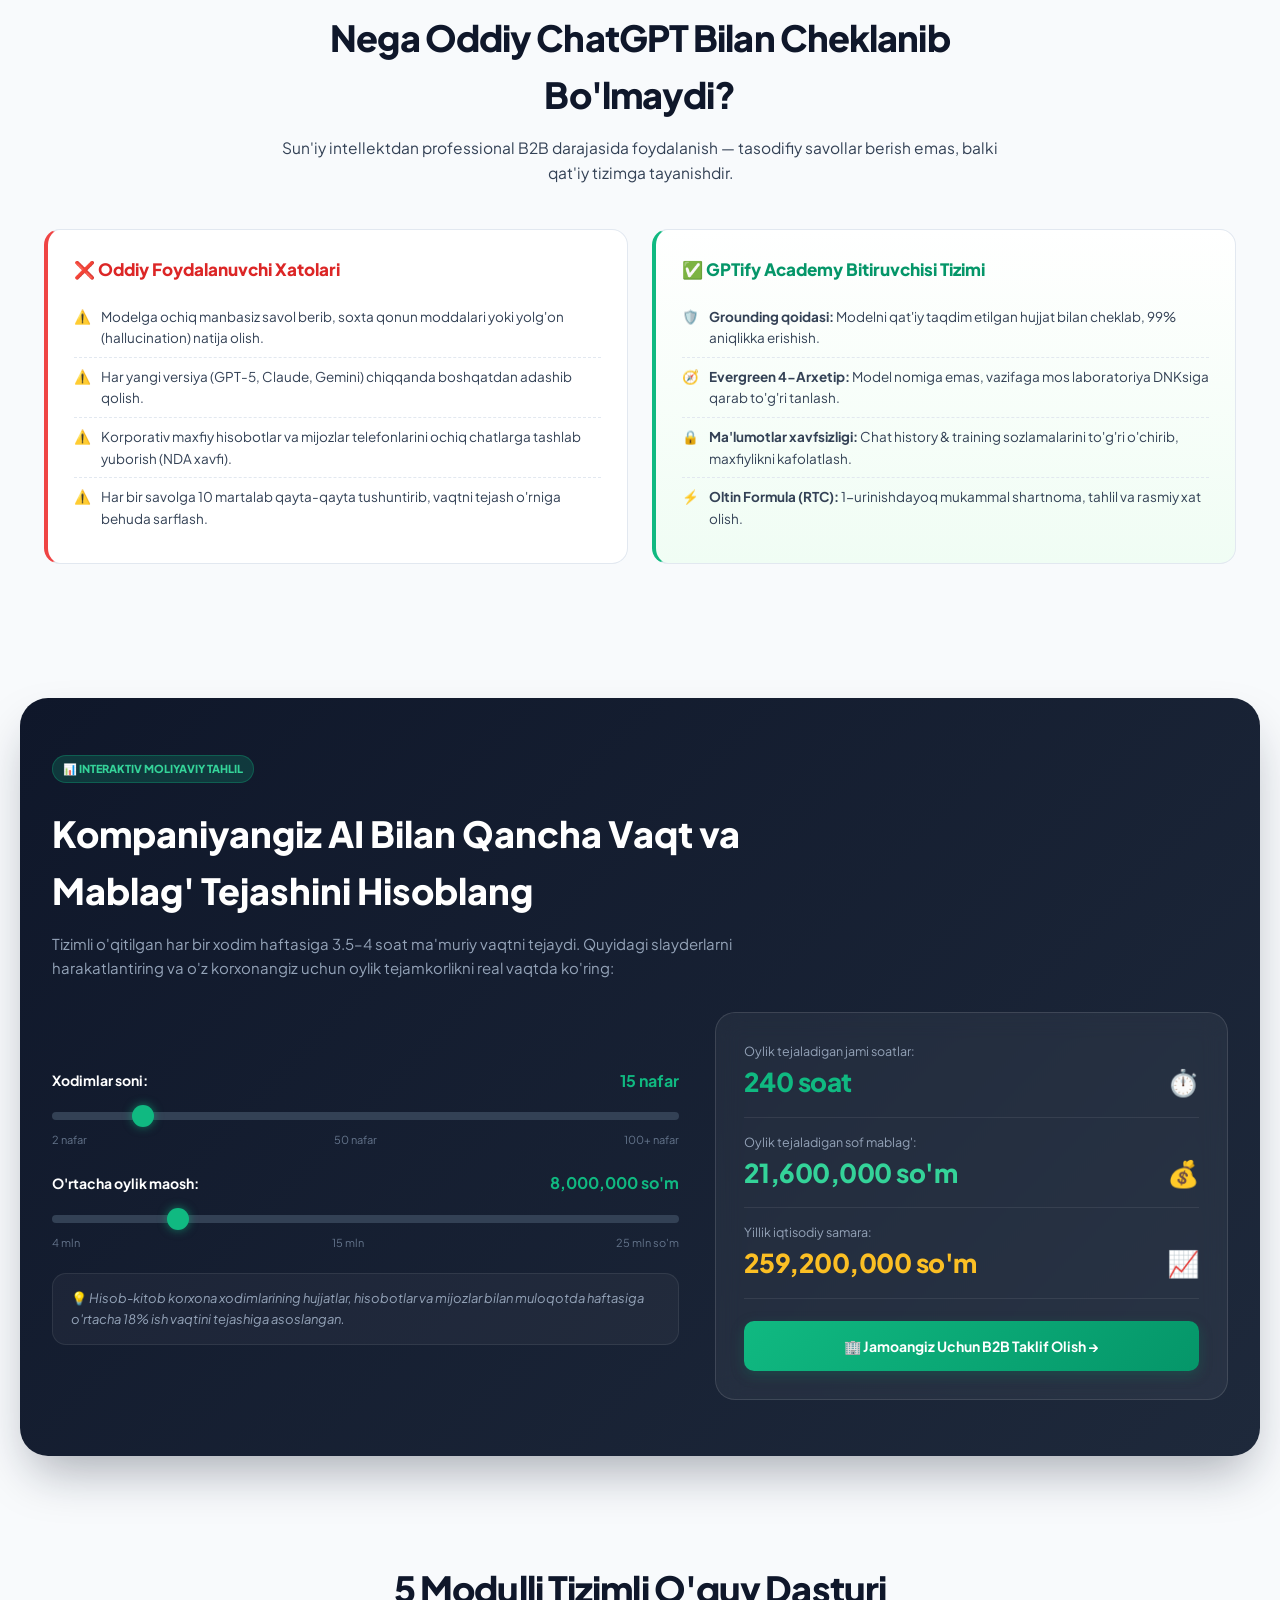
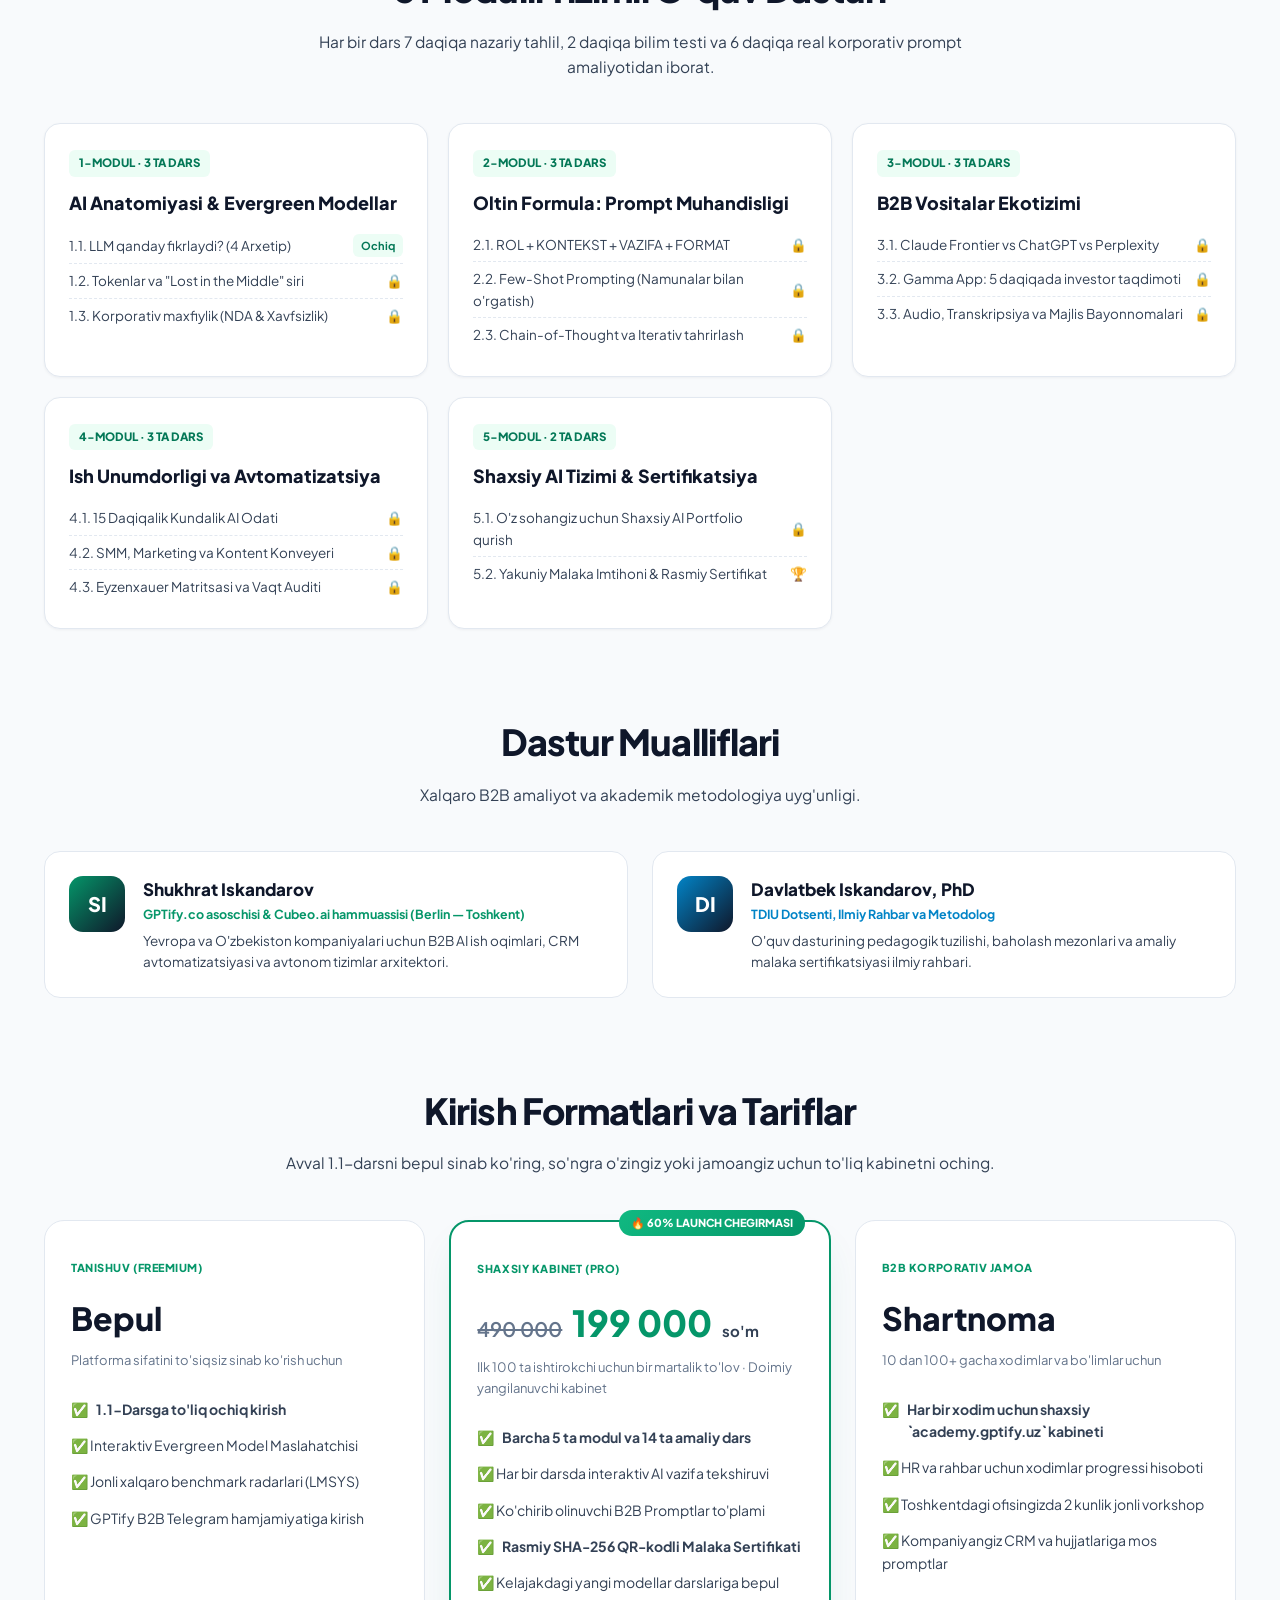
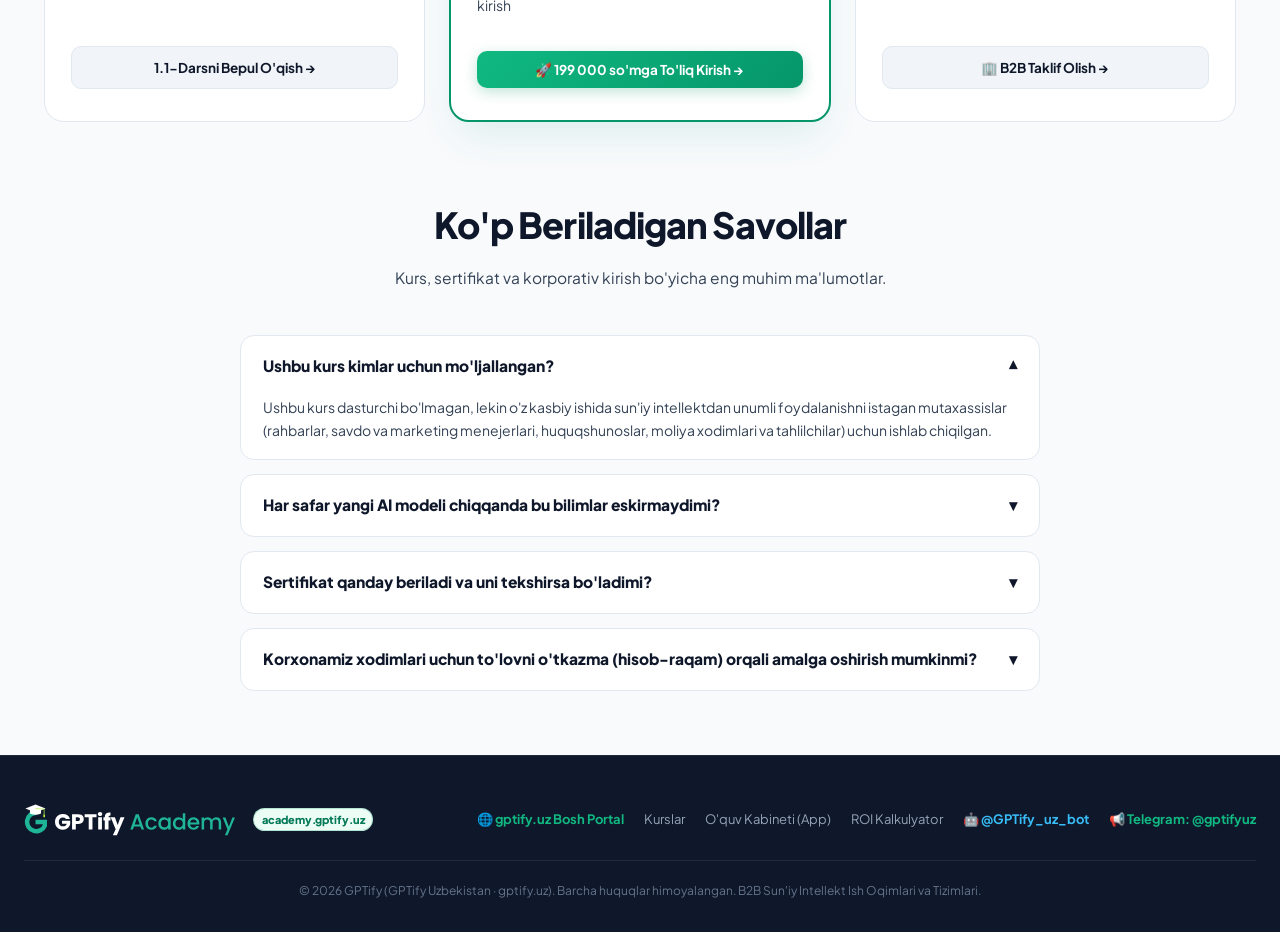
==== commit 63d85e4c: "feat(catalog): place AI Foundations as first course in catalog list" ====
--- a/index.html
+++ b/index.html
@@ -938,16 +938,38 @@
     </div>
 
     <div class="catalog-grid">
-      <!-- Course 1 (Flagship LMS - Locked Pro Course) -->
+      <!-- Course 1 (AI Foundations - Flagship Free Starter Course) -->
       <div class="catalog-card featured-card">
         <div>
-          <span class="catalog-badge badge-purple" style="background:#F3E8FF; color:#7E22CE; border:1px solid #D8B4FE;">🔒 Qulflangan / Pro Kurs (199 000 so'm)</span>
-          <h3 style="font-size:18px; font-weight:800; margin-bottom:8px; color:var(--text-main);">B2B Prompt Muhandisligi & Evergreen Modellar</h3>
+          <span class="catalog-badge badge-green">★ 1-Bosqich · Bepul Boshlovchilar Kursi</span>
+          <h3 style="font-size:18px; font-weight:800; margin-bottom:8px; color:var(--text-main);">Sun'iy Intellekt Asoslari (AI Foundations)</h3>
+          <p style="font-size:13.5px; color:var(--text-secondary); line-height:1.6; margin-bottom:14px;">
+            Yangi boshlovchilar uchun LLM anatomiyasi, ChatGPT, Claude va Gemini formulalari, 100+ professional AI PDF qo'llanmalar to'plami va kundalik 15 daqiqalik amaliyot.
+          </p>
+          <div style="font-size:12.5px; font-weight:700; color:#059669; margin-bottom:18px;">
+            ✓ 100% Bepul · Telegram Bot orqali to'liq taqdim etiladi
+          </div>
+        </div>
+        <div style="display:flex; gap:10px;">
+          <a href="https://t.me/GPTify_uz_bot?start=ai_asoslari" target="_blank" rel="noopener" class="btn btn-primary" style="flex:1.3; text-align:center; font-size:13px; padding:10px;">
+            Telegram Botda Boshlash ✈️
+          </a>
+          <a href="app.html?lesson=1_1" class="btn btn-ghost" style="flex:1; text-align:center; font-size:13px; padding:10px;">
+            👁️ 1.1-Dars (Web)
+          </a>
+        </div>
+      </div>
+
+      <!-- Course 2 (Prompt Engineering - Locked Pro Course) -->
+      <div class="catalog-card">
+        <div>
+          <span class="catalog-badge badge-purple" style="background:#F3E8FF; color:#7E22CE; border:1px solid #D8B4FE;">🔒 2-Bosqich · Pro Kurs (199 000 so'm)</span>
+          <h3 style="font-size:18px; font-weight:800; margin-bottom:8px; color:var(--text-main);">B2B Prompt Muhandisligi & Kontekst Tizimlari</h3>
           <p style="font-size:13.5px; color:var(--text-secondary); line-height:1.6; margin-bottom:14px;">
             14 ta intensiv dars, Anthropic Claude, OpenAI ChatGPT va DeepSeek bilan ishlash, interaktiv testlar, AI uyga vazifa tekshiruvi va rasmiy SHA-256 QR-Sertifikat.
           </p>
           <div style="font-size:12.5px; font-weight:700; color:#7E22CE; margin-bottom:18px;">
-            🔒 To'liq kurs qulfda · 1.1-Dars bepul preview
+            🔒 Qulflangan Pro modul · 1.1-Dars bepul preview
           </div>
         </div>
         <div style="display:flex; gap:10px;">
@@ -958,23 +980,6 @@
             🔒 Kursni Ochish (199k) →
           </a>
         </div>
-      </div>
-
-      <!-- Course 2 (AI Asoslari & PDF Hub) -->
-      <div class="catalog-card">
-        <div>
-          <span class="catalog-badge badge-blue">🚀 Bepul Boshlovchilar Kursi</span>
-          <h3 style="font-size:18px; font-weight:800; margin-bottom:8px; color:var(--text-main);">"AI Asoslari" Bepul Kursi & PDF Qo'llanmalar</h3>
-          <p style="font-size:13.5px; color:var(--text-secondary); line-height:1.6; margin-bottom:14px;">
-            Yangi boshlovchilar uchun ChatGPT, Claude va Midjourney formulalari hamda biznesda vaqtni tejovchi 100+ professional AI PDF qo'llanmalar to'plami.
-          </p>
-          <div style="font-size:12.5px; font-weight:700; color:#1D4ED8; margin-bottom:18px;">
-            ✓ Telegram Bot orqali bepul taqdim etiladi
-          </div>
-        </div>
-        <a href="https://t.me/GPTify_uz_bot?start=ai_asoslari" target="_blank" rel="noopener" class="btn btn-ghost" style="width:100%; text-align:center;">
-          Telegram Botda Boshlash ✈️
-        </a>
       </div>
 
       <!-- Course 3 (Agents & Automations) -->
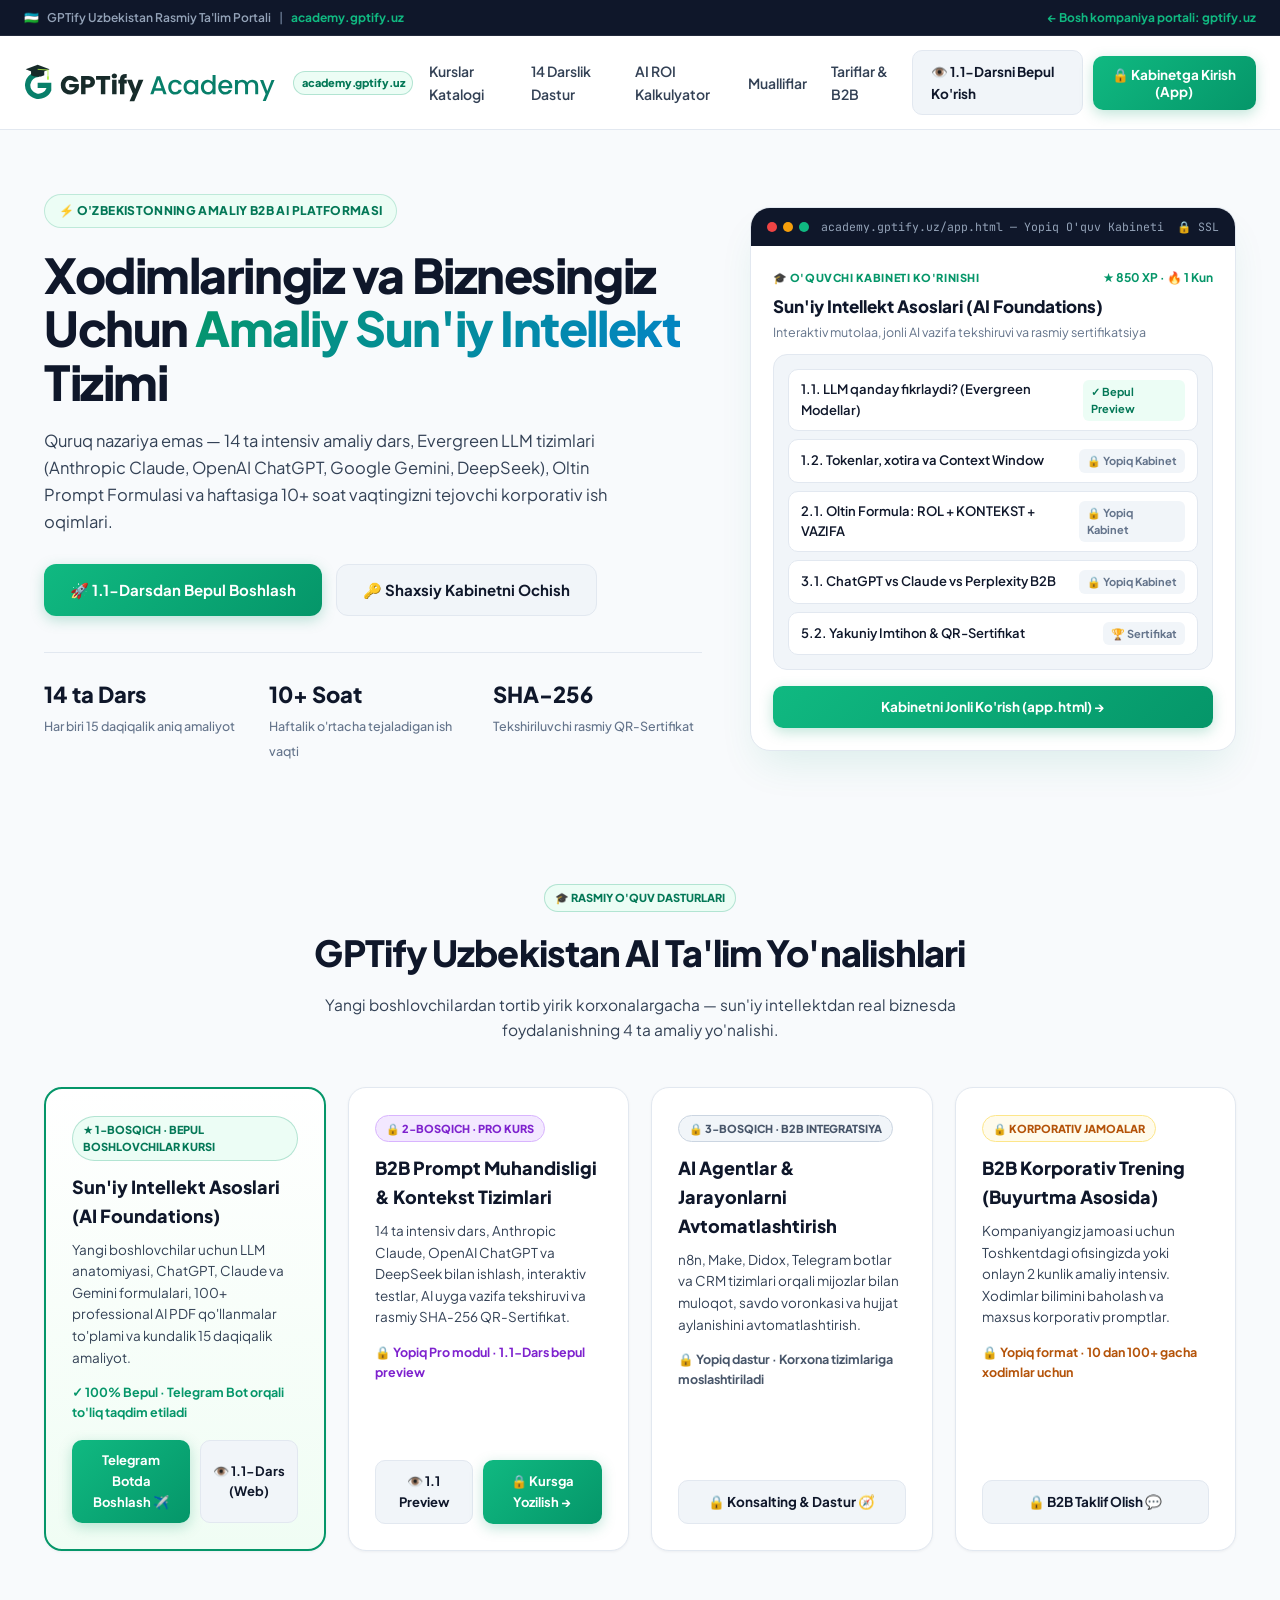
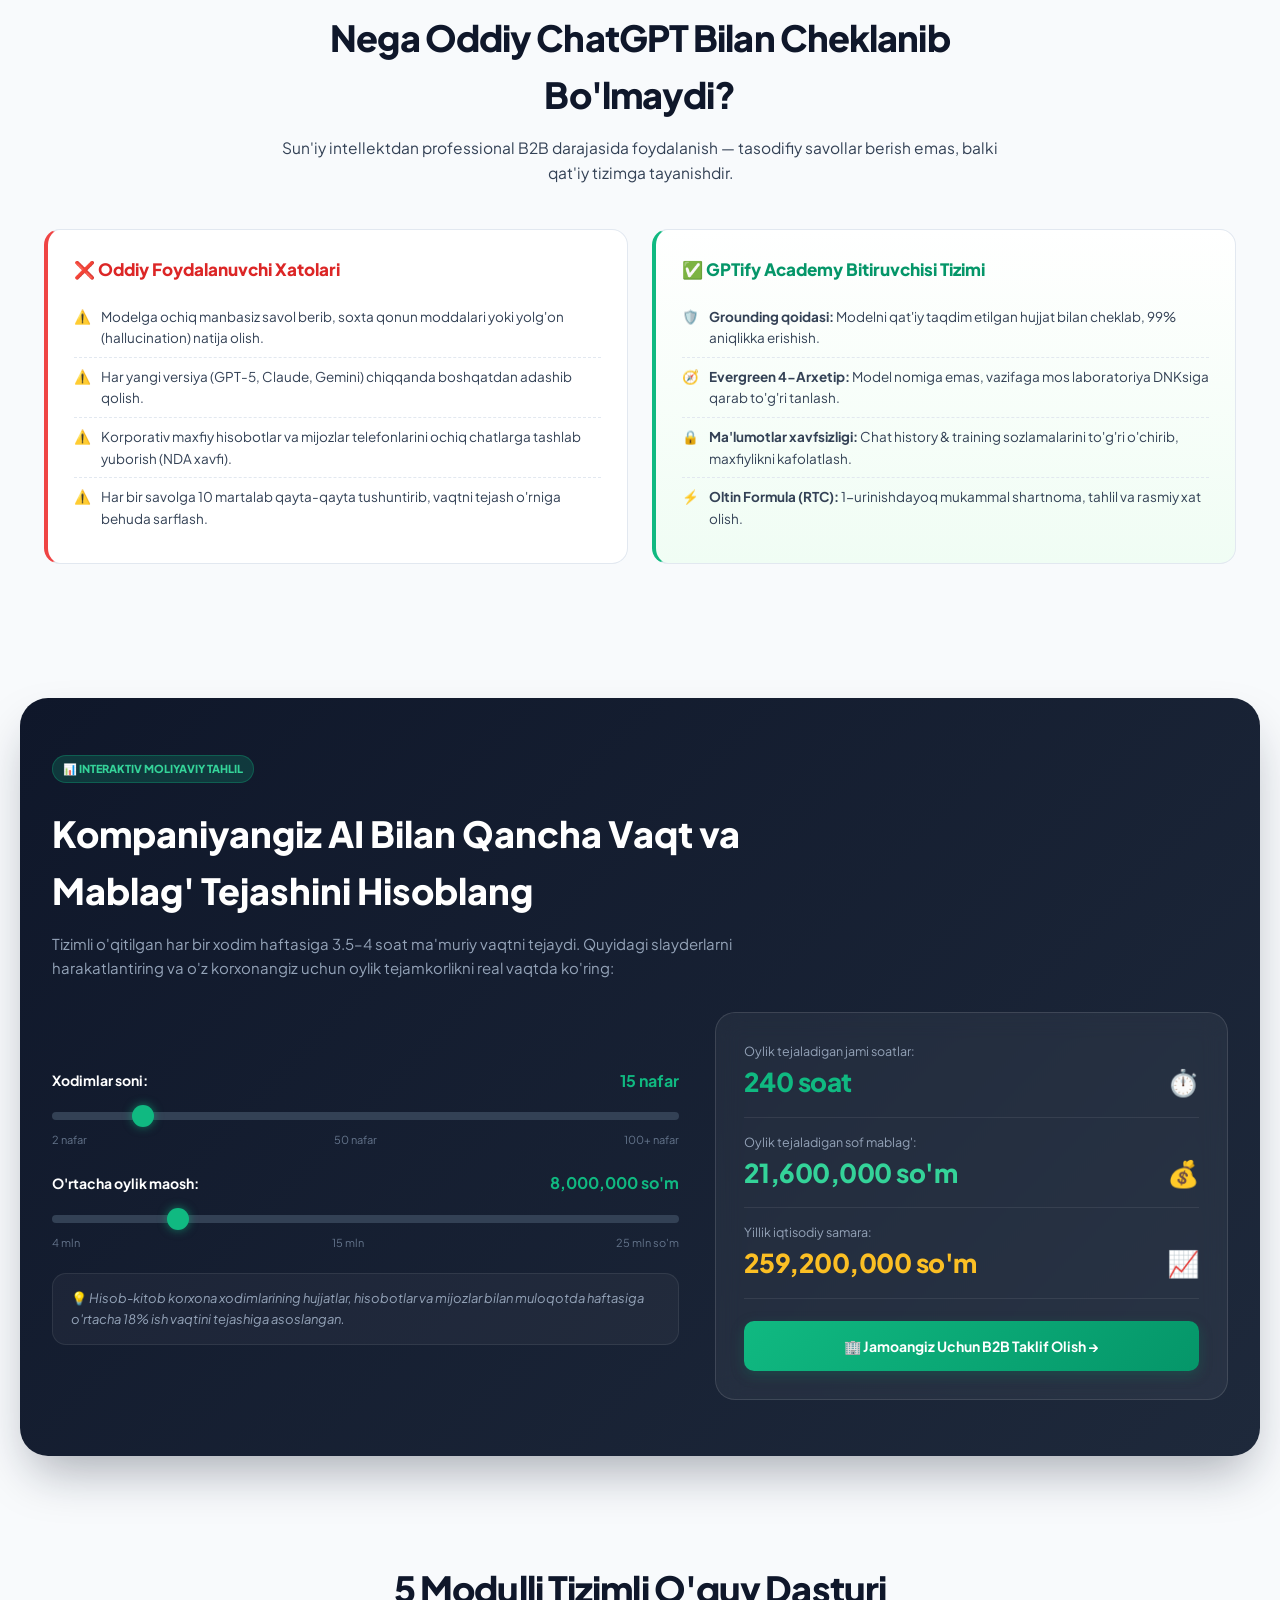
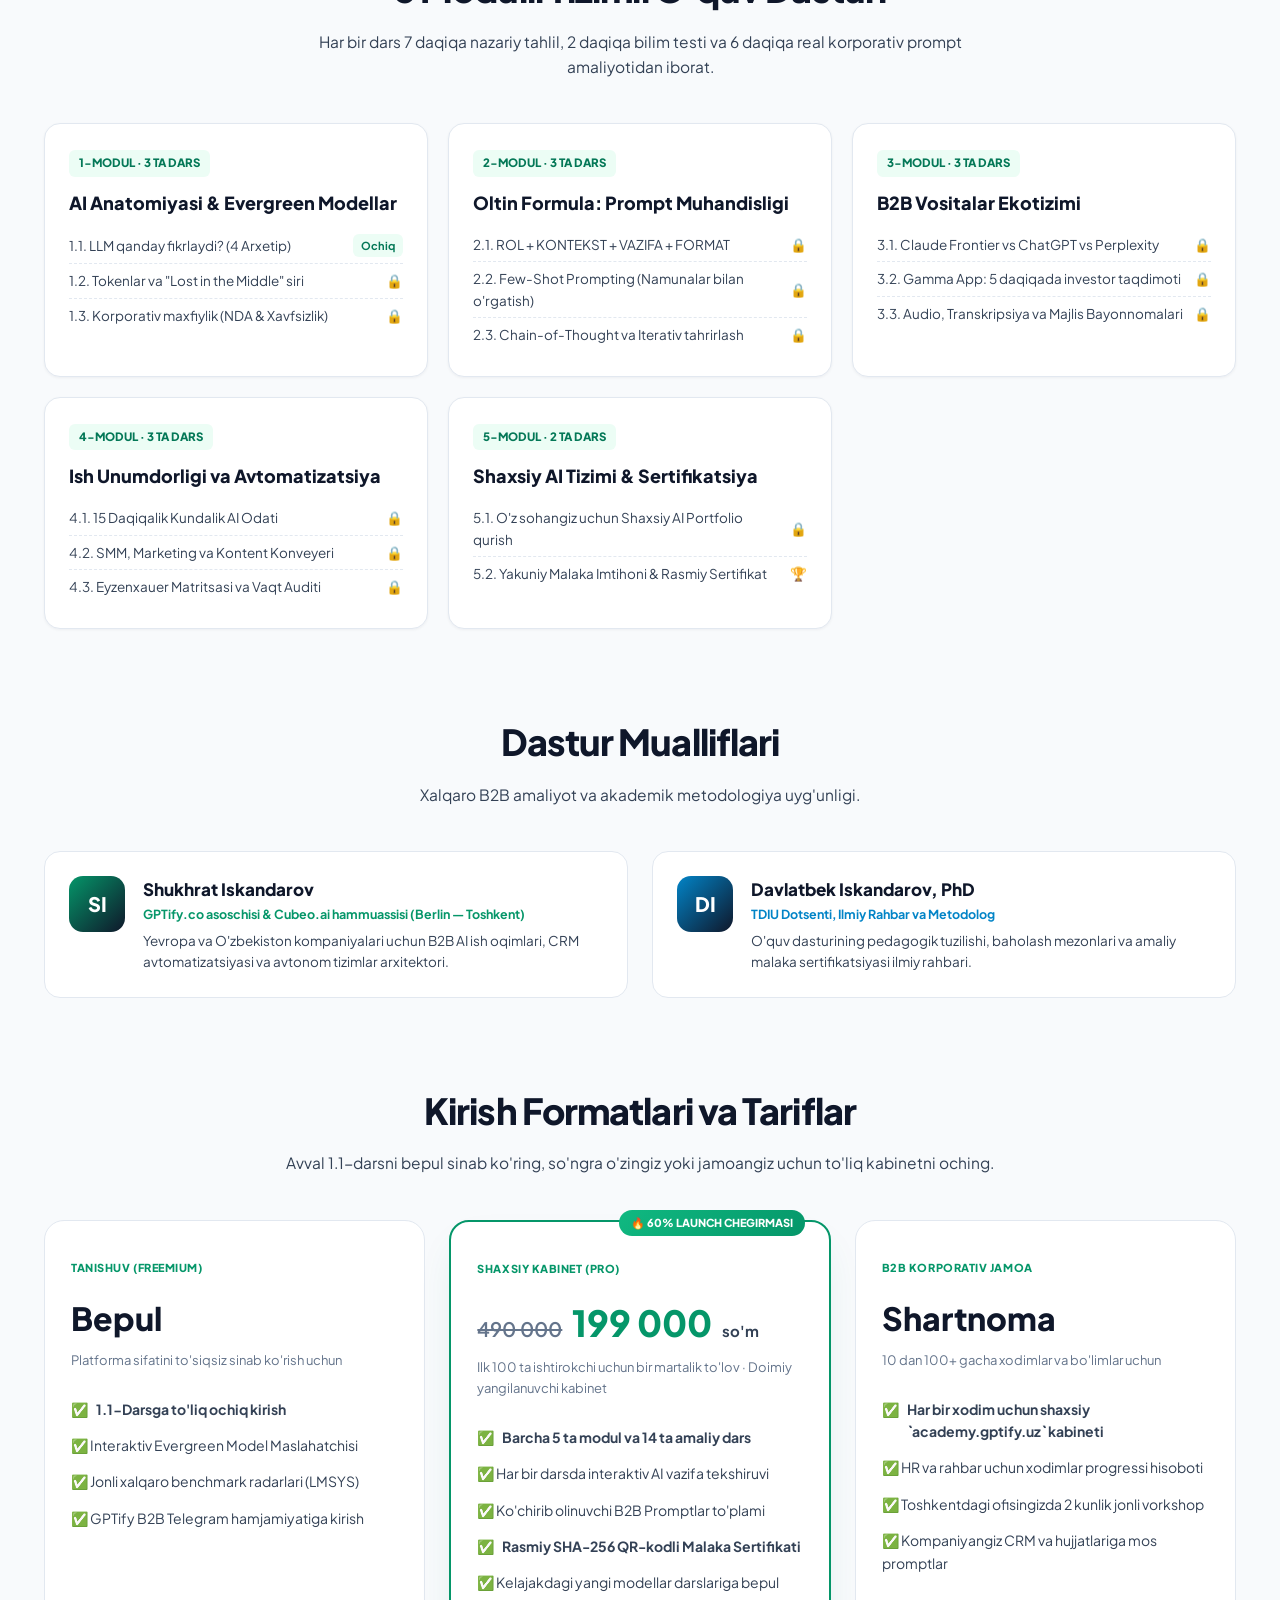
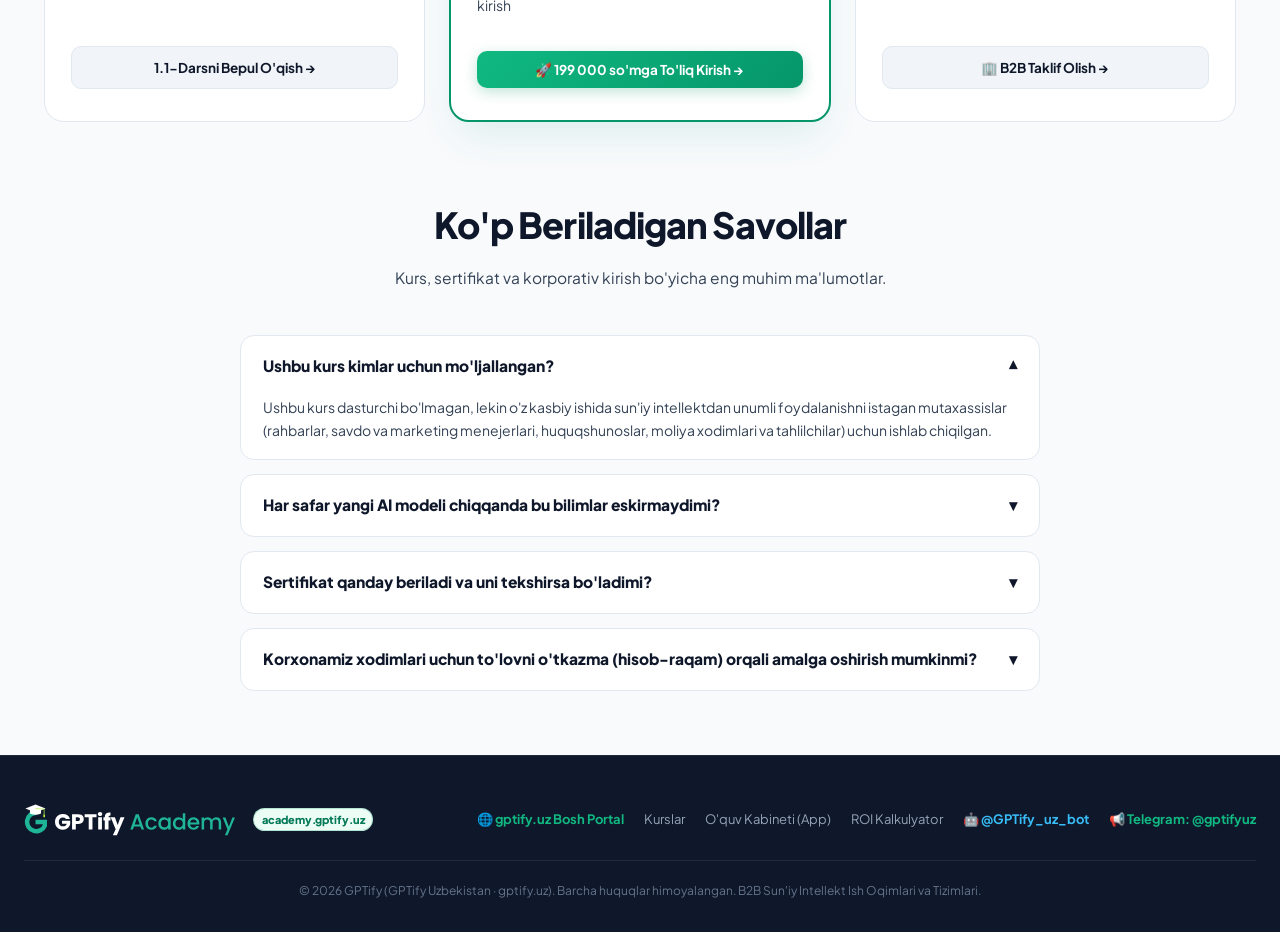
==== commit 4825dbcd: "feat(catalog): lock all courses except AI Foundations and remove price mentions from boxes" ====
--- a/index.html
+++ b/index.html
@@ -963,13 +963,13 @@
       <!-- Course 2 (Prompt Engineering - Locked Pro Course) -->
       <div class="catalog-card">
         <div>
-          <span class="catalog-badge badge-purple" style="background:#F3E8FF; color:#7E22CE; border:1px solid #D8B4FE;">🔒 2-Bosqich · Pro Kurs (199 000 so'm)</span>
+          <span class="catalog-badge badge-purple" style="background:#F3E8FF; color:#7E22CE; border:1px solid #D8B4FE;">🔒 2-Bosqich · Pro Kurs</span>
           <h3 style="font-size:18px; font-weight:800; margin-bottom:8px; color:var(--text-main);">B2B Prompt Muhandisligi & Kontekst Tizimlari</h3>
           <p style="font-size:13.5px; color:var(--text-secondary); line-height:1.6; margin-bottom:14px;">
             14 ta intensiv dars, Anthropic Claude, OpenAI ChatGPT va DeepSeek bilan ishlash, interaktiv testlar, AI uyga vazifa tekshiruvi va rasmiy SHA-256 QR-Sertifikat.
           </p>
           <div style="font-size:12.5px; font-weight:700; color:#7E22CE; margin-bottom:18px;">
-            🔒 Qulflangan Pro modul · 1.1-Dars bepul preview
+            🔒 Yopiq Pro modul · 1.1-Dars bepul preview
           </div>
         </div>
         <div style="display:flex; gap:10px;">
@@ -977,42 +977,42 @@
             👁️ 1.1 Preview
           </a>
           <a href="#tariflar" class="btn btn-primary" style="flex:1.3; text-align:center; font-size:13px; padding:10px;">
-            🔒 Kursni Ochish (199k) →
+            🔒 Kursga Yozilish →
           </a>
         </div>
       </div>
 
-      <!-- Course 3 (Agents & Automations) -->
+      <!-- Course 3 (Agents & Automations - Locked B2B) -->
       <div class="catalog-card">
         <div>
-          <span class="catalog-badge badge-purple">⚡ B2B Integratsiya</span>
+          <span class="catalog-badge badge-purple" style="background:#F1F5F9; color:#475569; border:1px solid #CBD5E1;">🔒 3-Bosqich · B2B Integratsiya</span>
           <h3 style="font-size:18px; font-weight:800; margin-bottom:8px; color:var(--text-main);">AI Agentlar & Jarayonlarni Avtomatlashtirish</h3>
           <p style="font-size:13.5px; color:var(--text-secondary); line-height:1.6; margin-bottom:14px;">
             n8n, Make, Didox, Telegram botlar va CRM tizimlari orqali mijozlar bilan muloqot, savdo voronkasi va hujjat aylanishini avtomatlashtirish.
           </p>
-          <div style="font-size:12.5px; font-weight:700; color:#7E22CE; margin-bottom:18px;">
-            ✓ Korxona ish jarayonlariga moslashtiriladi
+          <div style="font-size:12.5px; font-weight:700; color:#475569; margin-bottom:18px;">
+            🔒 Yopiq dastur · Korxona tizimlariga moslashtiriladi
           </div>
         </div>
         <a href="https://gptify.uz/#gptify-services" target="_blank" rel="noopener" class="btn btn-ghost" style="width:100%; text-align:center;">
-          Konsalting Dasturi 🧭
+          🔒 Konsalting & Dastur 🧭
         </a>
       </div>
 
-      <!-- Course 4 (Corporate Training) -->
+      <!-- Course 4 (Corporate Training - Locked Enterprise) -->
       <div class="catalog-card">
         <div>
-          <span class="catalog-badge badge-orange">🏢 Korporativ Jamoalar</span>
+          <span class="catalog-badge badge-orange" style="background:#FFFBEB; color:#B45309; border:1px solid #FDE68A;">🔒 Korporativ Jamoalar</span>
           <h3 style="font-size:18px; font-weight:800; margin-bottom:8px; color:var(--text-main);">B2B Korporativ Trening (Buyurtma Asosida)</h3>
           <p style="font-size:13.5px; color:var(--text-secondary); line-height:1.6; margin-bottom:14px;">
             Kompaniyangiz jamoasi uchun Toshkentdagi ofisingizda yoki onlayn 2 kunlik amaliy intensiv. Xodimlar bilimini baholash va maxsus korporativ promptlar.
           </p>
           <div style="font-size:12.5px; font-weight:700; color:#B45309; margin-bottom:18px;">
-            ✓ 10 dan 100+ gacha xodimlar uchun
+            🔒 Yopiq format · 10 dan 100+ gacha xodimlar uchun
           </div>
         </div>
         <a href="https://t.me/shukhrat_iskandarov" target="_blank" rel="noopener" class="btn btn-ghost" style="width:100%; text-align:center;">
-          B2B Taklif Olish 💬
+          🔒 B2B Taklif Olish 💬
         </a>
       </div>
     </div>
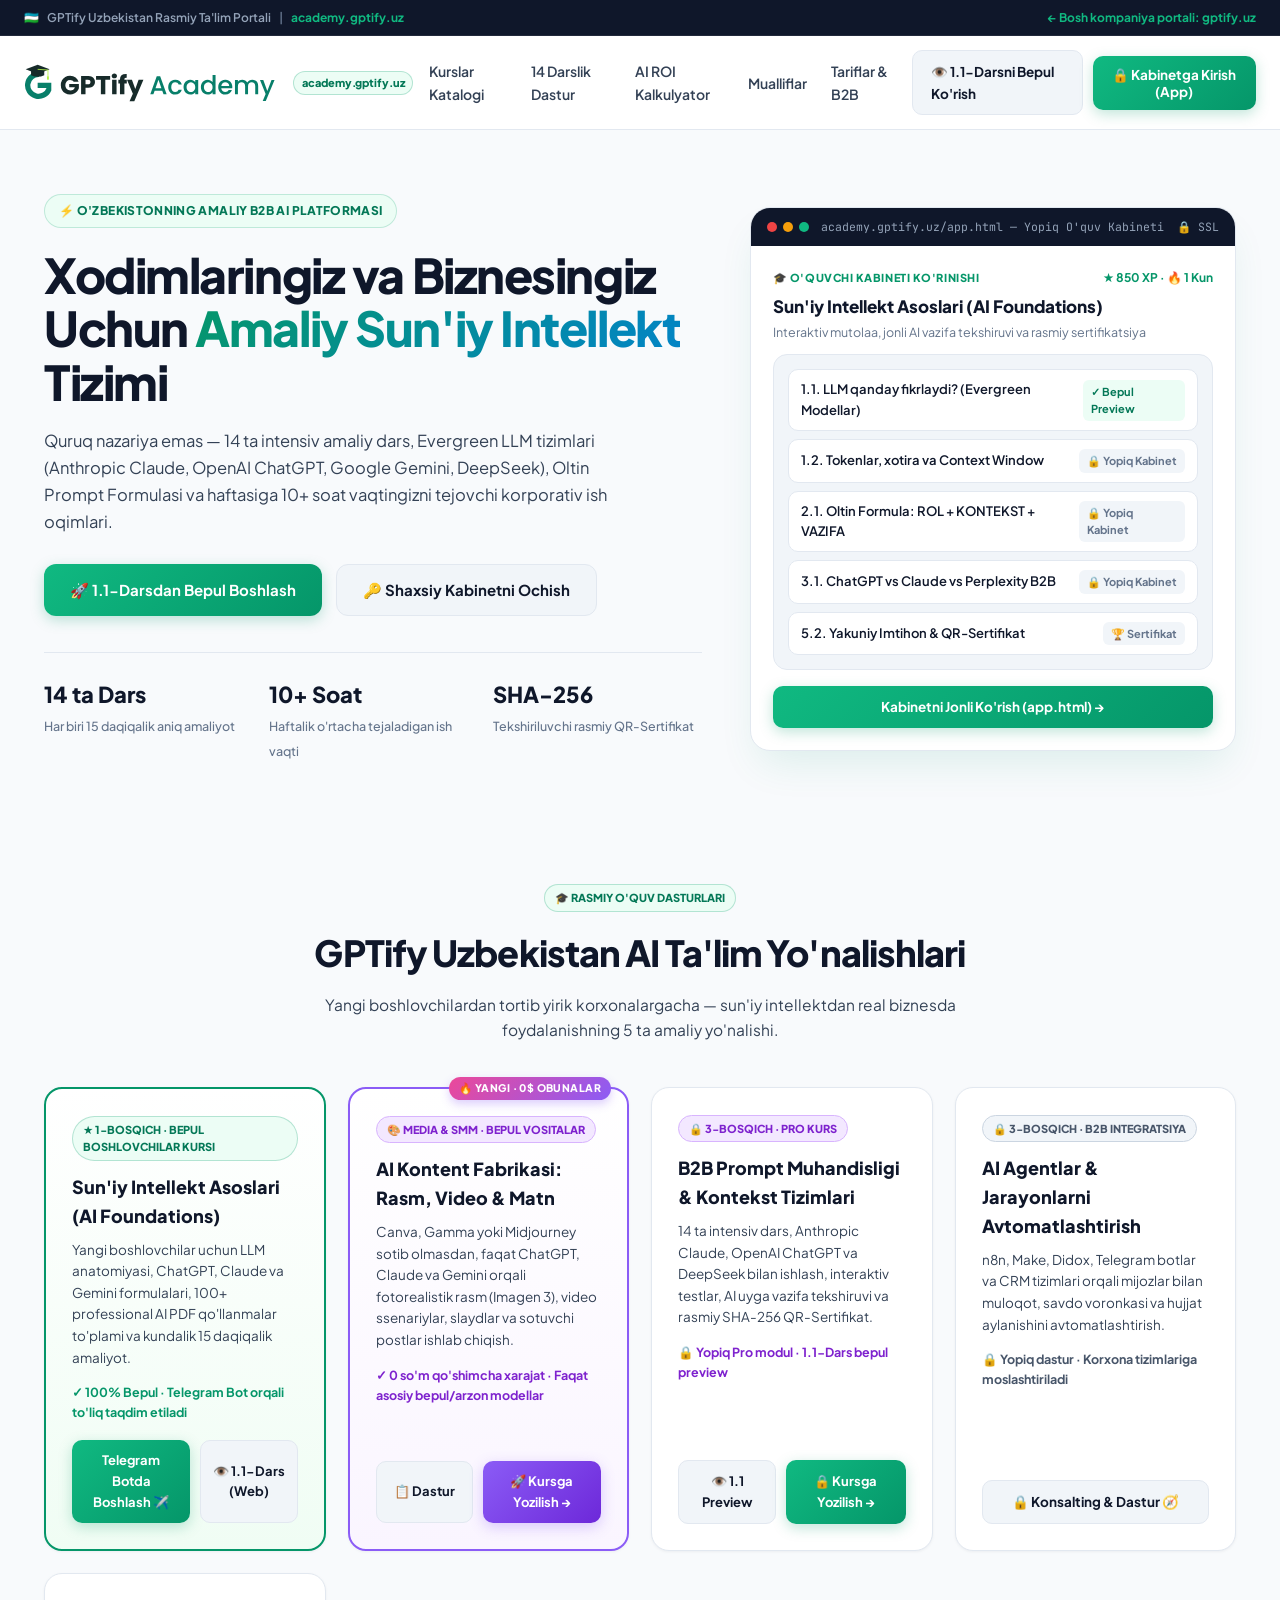
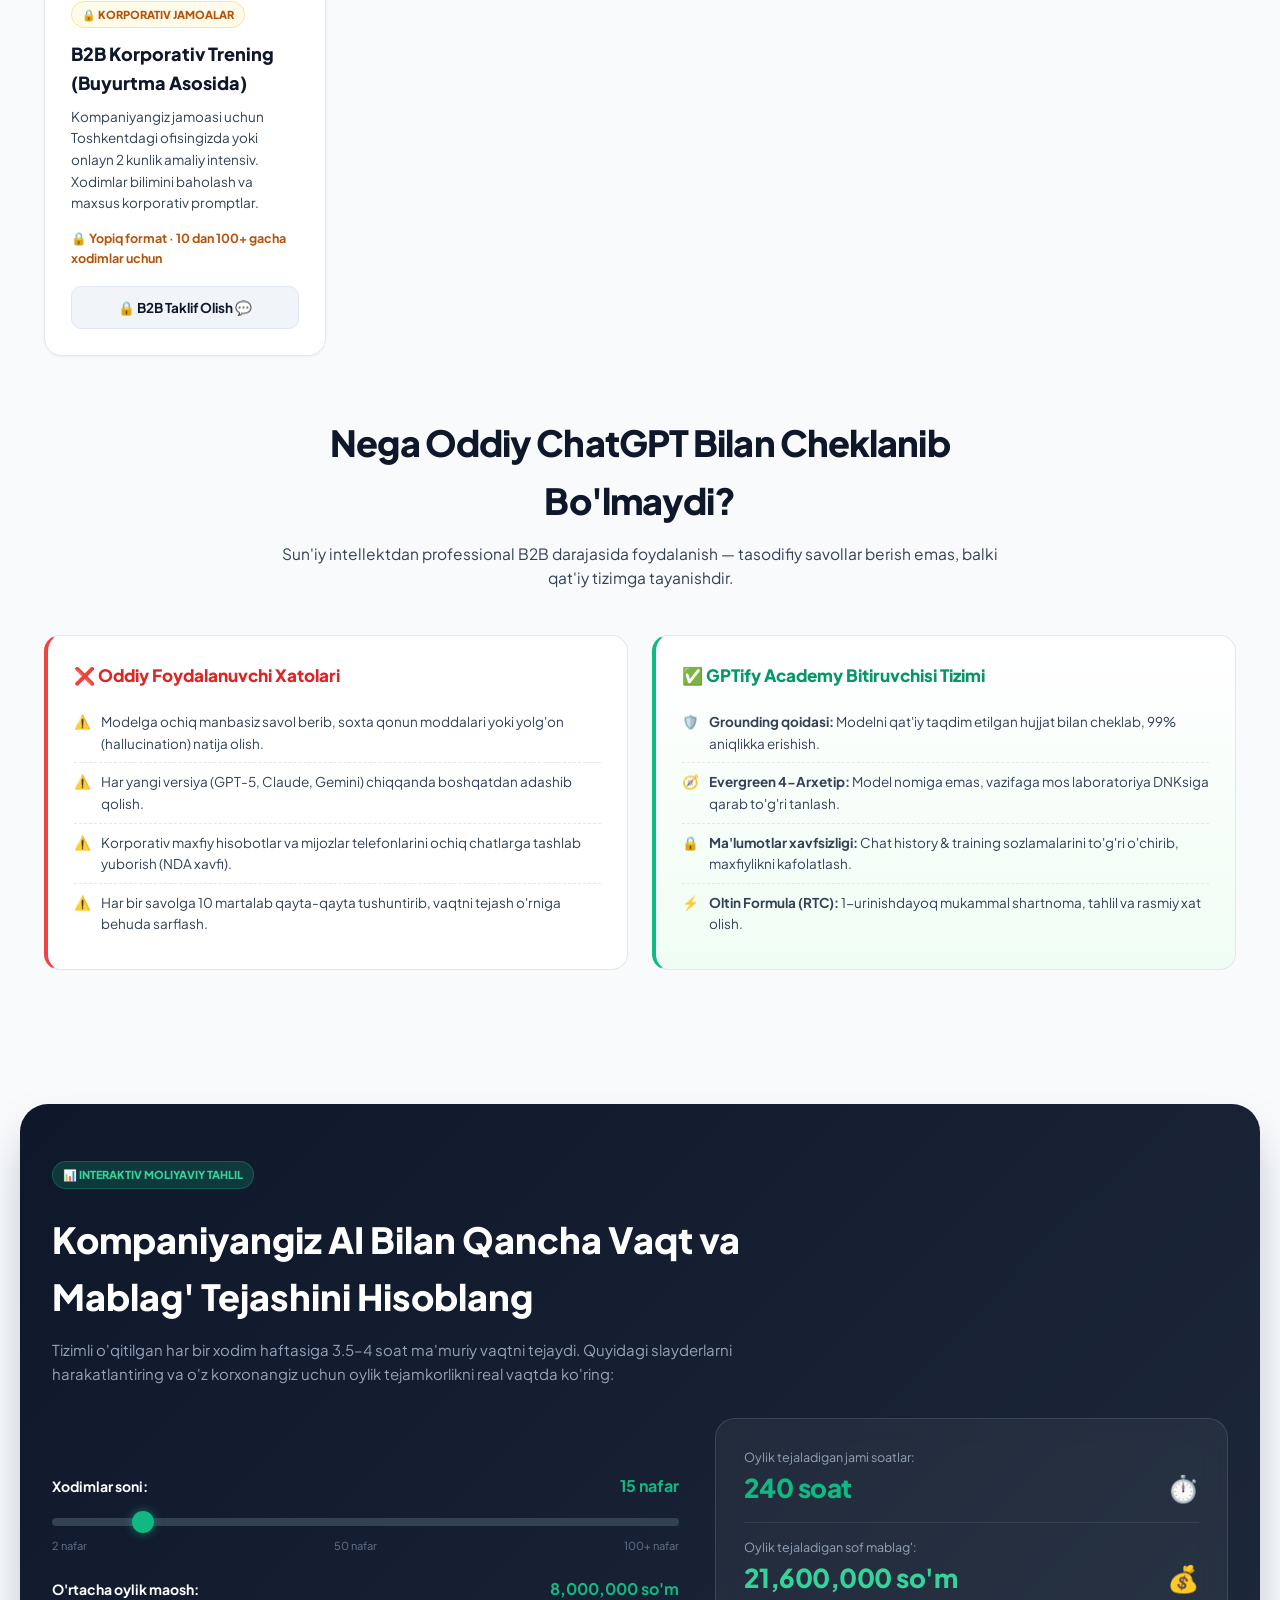
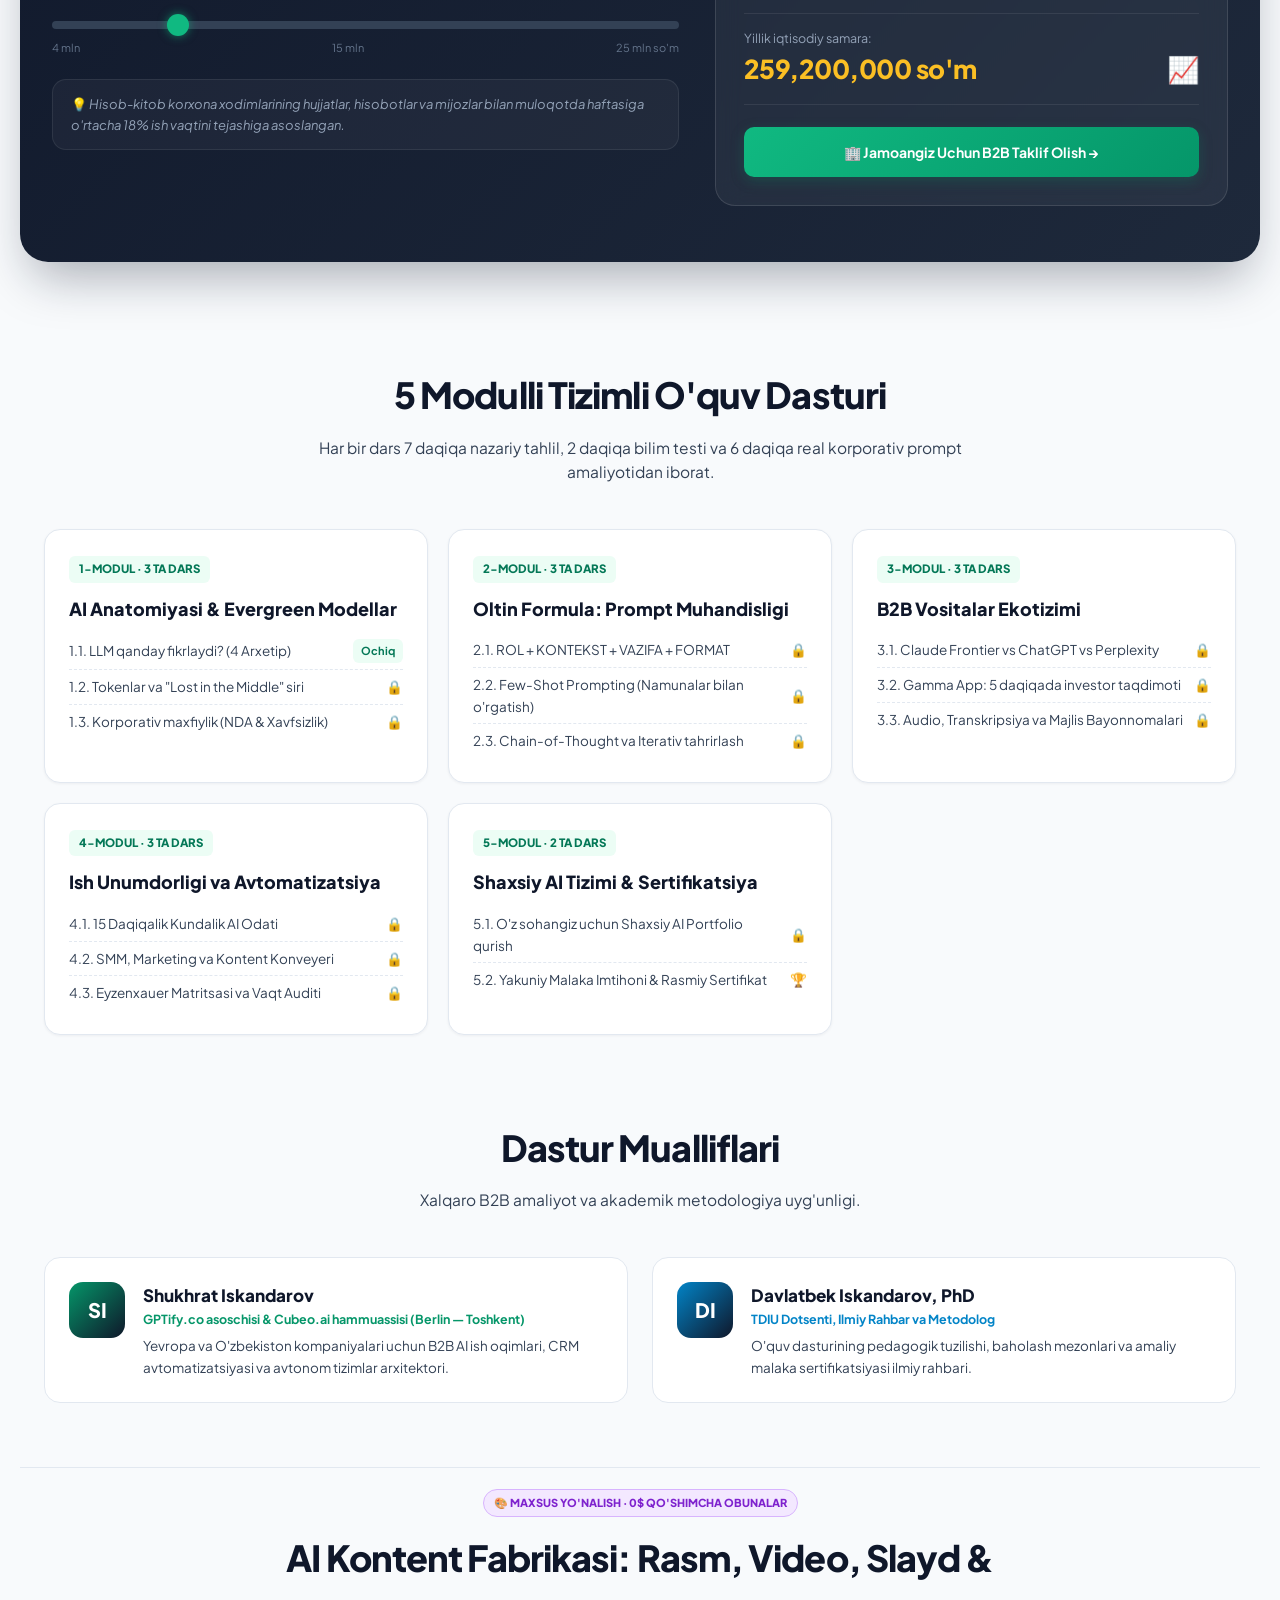
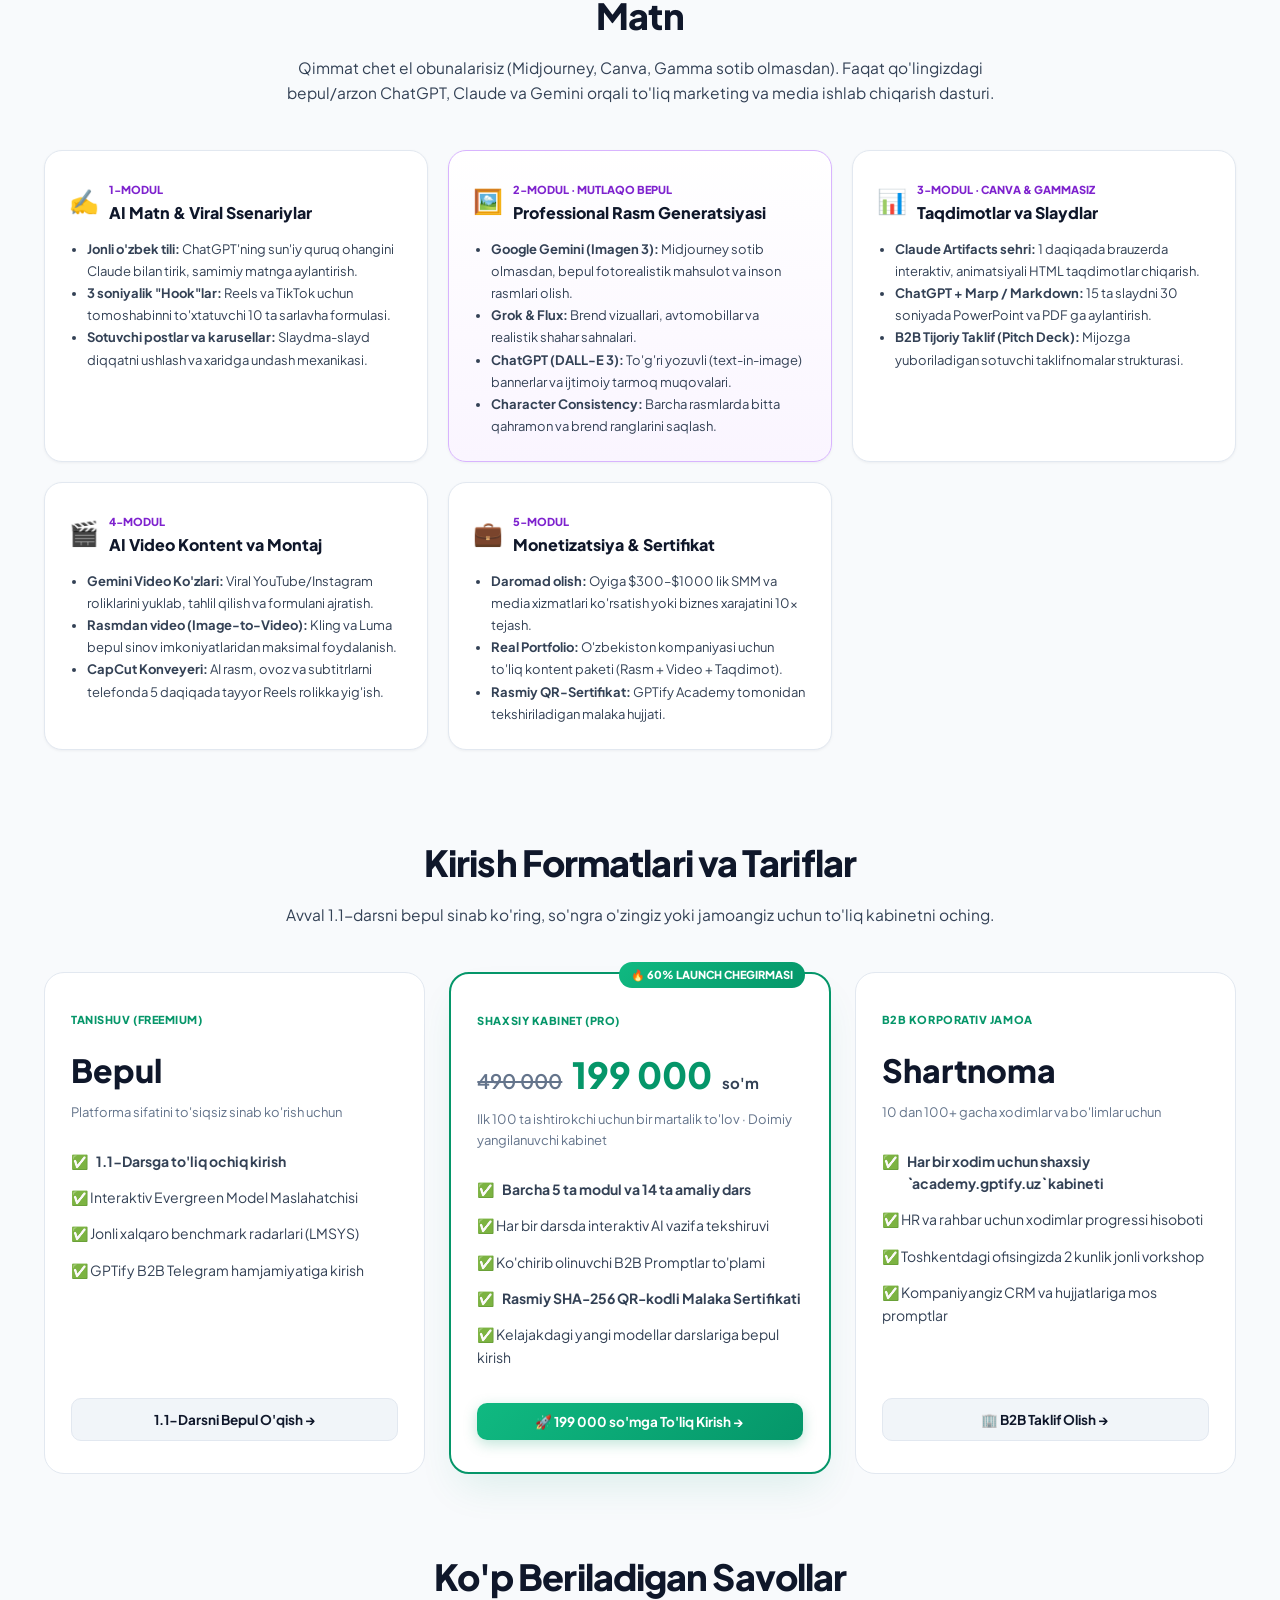
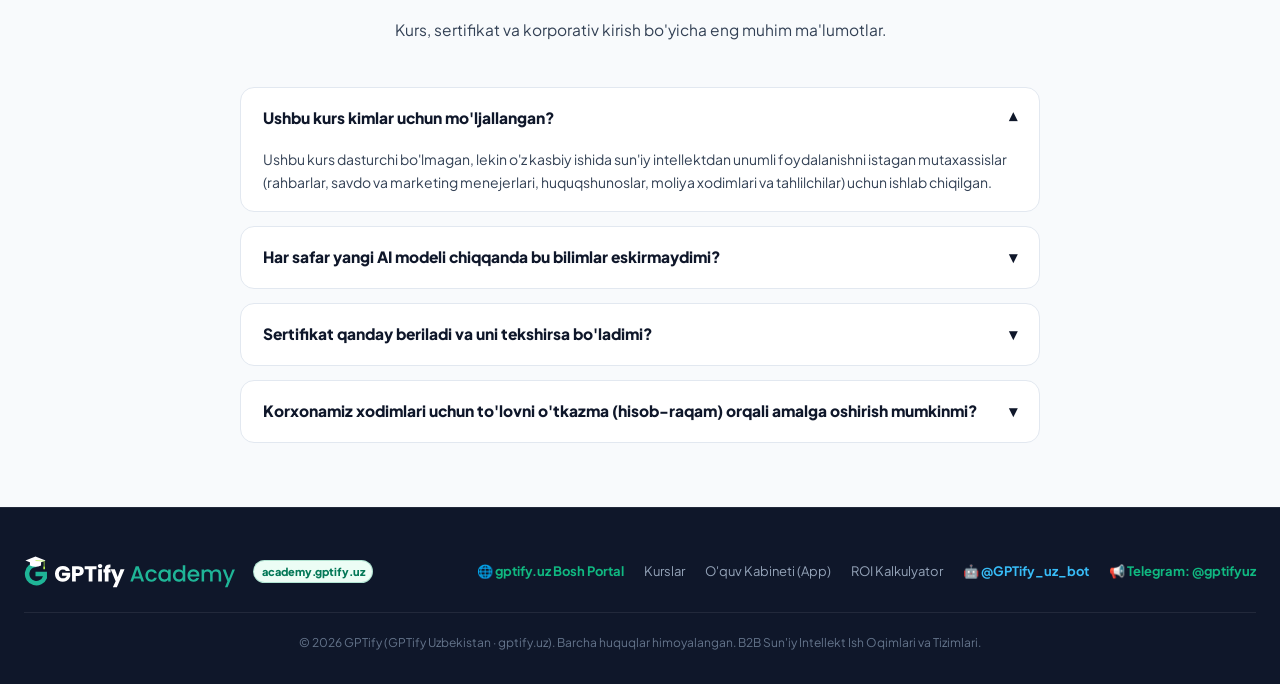
==== commit 95937479: "feat: complete interactive 14-lesson LMS curriculum, quizzes, and classroom UI" ====
--- a/index.html
+++ b/index.html
@@ -934,7 +934,7 @@
     <div class="section-header">
       <span class="catalog-badge badge-green">🎓 Rasmiy O'quv Dasturlari</span>
       <h2>GPTify Uzbekistan AI Ta'lim Yo'nalishlari</h2>
-      <p>Yangi boshlovchilardan tortib yirik korxonalargacha — sun'iy intellektdan real biznesda foydalanishning 4 ta amaliy yo'nalishi.</p>
+      <p>Yangi boshlovchilardan tortib yirik korxonalargacha — sun'iy intellektdan real biznesda foydalanishning 5 ta amaliy yo'nalishi.</p>
     </div>
 
     <div class="catalog-grid">
@@ -960,10 +960,35 @@
         </div>
       </div>
 
-      <!-- Course 2 (Prompt Engineering - Locked Pro Course) -->
+      <!-- Course 2 (AI Kontent Fabrikasi - Flagship Media & Content Course) -->
+      <div class="catalog-card" style="border: 2px solid #8B5CF6; background: linear-gradient(180deg, #FFFFFF 0%, #FAF5FF 100%); position:relative;">
+        <div style="position:absolute; top:-12px; right:16px; background:linear-gradient(135deg, #EC4899, #8B5CF6); color:#fff; font-size:10.5px; font-weight:800; padding:3px 10px; border-radius:999px; letter-spacing:0.04em; text-transform:uppercase; box-shadow:0 4px 10px rgba(139,92,246,0.3);">
+          🔥 YANGI · 0$ Obunalar
+        </div>
+        <div>
+          <span class="catalog-badge" style="background:#F3E8FF; color:#7E22CE; border:1px solid #D8B4FE; font-weight:800;">🎨 Media & SMM · Bepul Vositalar</span>
+          <h3 style="font-size:18px; font-weight:800; margin-bottom:8px; color:var(--text-main);">AI Kontent Fabrikasi: Rasm, Video & Matn</h3>
+          <p style="font-size:13.5px; color:var(--text-secondary); line-height:1.6; margin-bottom:14px;">
+            Canva, Gamma yoki Midjourney sotib olmasdan, faqat ChatGPT, Claude va Gemini orqali fotorealistik rasm (Imagen 3), video ssenariylar, slaydlar va sotuvchi postlar ishlab chiqish.
+          </p>
+          <div style="font-size:12.5px; font-weight:700; color:#7E22CE; margin-bottom:18px;">
+            ✓ 0 so'm qo'shimcha xarajat · Faqat asosiy bepul/arzon modellar
+          </div>
+        </div>
+        <div style="display:flex; gap:10px;">
+          <a href="#kontent-dastur" class="btn btn-ghost" style="flex:1; text-align:center; font-size:13px; padding:10px;">
+            📋 Dastur
+          </a>
+          <a href="#tariflar" class="btn btn-primary" style="flex:1.3; text-align:center; font-size:13px; padding:10px; background:linear-gradient(135deg, #8B5CF6 0%, #6D28D9 100%); border:none; box-shadow:0 4px 14px rgba(139,92,246,0.3);">
+            🚀 Kursga Yozilish →
+          </a>
+        </div>
+      </div>
+
+      <!-- Course 3 (Prompt Engineering - Locked Pro Course) -->
       <div class="catalog-card">
         <div>
-          <span class="catalog-badge badge-purple" style="background:#F3E8FF; color:#7E22CE; border:1px solid #D8B4FE;">🔒 2-Bosqich · Pro Kurs</span>
+          <span class="catalog-badge badge-purple" style="background:#F3E8FF; color:#7E22CE; border:1px solid #D8B4FE;">🔒 3-Bosqich · Pro Kurs</span>
           <h3 style="font-size:18px; font-weight:800; margin-bottom:8px; color:var(--text-main);">B2B Prompt Muhandisligi & Kontekst Tizimlari</h3>
           <p style="font-size:13.5px; color:var(--text-secondary); line-height:1.6; margin-bottom:14px;">
             14 ta intensiv dars, Anthropic Claude, OpenAI ChatGPT va DeepSeek bilan ishlash, interaktiv testlar, AI uyga vazifa tekshiruvi va rasmiy SHA-256 QR-Sertifikat.
@@ -1011,7 +1036,7 @@
             🔒 Yopiq format · 10 dan 100+ gacha xodimlar uchun
           </div>
         </div>
-        <a href="https://t.me/shukhrat_iskandarov" target="_blank" rel="noopener" class="btn btn-ghost" style="width:100%; text-align:center;">
+        <a href="https://t.me/GPTify_uz_bot?start=b2b_trening" target="_blank" rel="noopener" class="btn btn-ghost" style="width:100%; text-align:center;">
           🔒 B2B Taklif Olish 💬
         </a>
       </div>
@@ -1121,7 +1146,7 @@
         </div>
 
         <div style="margin-top:22px;">
-          <a href="https://t.me/shukhrat_iskandarov" target="_blank" rel="noopener" class="btn btn-primary" style="width:100%; padding:14px; text-align:center; font-size:14px;">
+          <a href="https://t.me/GPTify_uz_bot?start=b2b_taklif" target="_blank" rel="noopener" class="btn btn-primary" style="width:100%; padding:14px; text-align:center; font-size:14px;">
             🏢 Jamoangiz Uchun B2B Taklif Olish →
           </a>
         </div>
@@ -1209,6 +1234,100 @@
             O'quv dasturining pedagogik tuzilishi, baholash mezonlari va amaliy malaka sertifikatsiyasi ilmiy rahbari.
           </p>
         </div>
+      </div>
+    </div>
+  </section>
+
+  <!-- Dedicated Section: AI Kontent Fabrikasi -->
+  <section class="section" id="kontent-dastur" style="padding-top:20px; border-top:1px solid var(--border);">
+    <div class="section-header">
+      <span class="catalog-badge" style="background:#F3E8FF; color:#7E22CE; border:1px solid #D8B4FE; font-weight:800;">
+        🎨 Maxsus Yo'nalish · 0$ Qo'shimcha Obunalar
+      </span>
+      <h2>AI Kontent Fabrikasi: Rasm, Video, Slayd & Matn</h2>
+      <p>Qimmat chet el obunalarisiz (Midjourney, Canva, Gamma sotib olmasdan). Faqat qo'lingizdagi bepul/arzon ChatGPT, Claude va Gemini orqali to'liq marketing va media ishlab chiqarish dasturi.</p>
+    </div>
+
+    <div style="display:grid; grid-template-columns:repeat(auto-fit, minmax(300px, 1fr)); gap:20px; margin-top:24px;">
+      <!-- Module 1 -->
+      <div style="background:var(--bg-card); border:1px solid var(--border); border-radius:18px; padding:24px; box-shadow:var(--shadow-sm);">
+        <div style="display:flex; align-items:center; gap:10px; margin-bottom:12px;">
+          <span style="font-size:24px;">✍️</span>
+          <div>
+            <span style="font-size:11px; font-weight:800; color:#7E22CE; text-transform:uppercase;">1-Modul</span>
+            <h3 style="font-size:16px; font-weight:800; color:var(--text-main);">AI Matn & Viral Ssenariylar</h3>
+          </div>
+        </div>
+        <ul style="font-size:13px; color:var(--text-secondary); line-height:1.7; padding-left:18px;">
+          <li><b>Jonli o'zbek tili:</b> ChatGPT'ning sun'iy quruq ohangini Claude bilan tirik, samimiy matnga aylantirish.</li>
+          <li><b>3 soniyalik "Hook"lar:</b> Reels va TikTok uchun tomoshabinni to'xtatuvchi 10 ta sarlavha formulasi.</li>
+          <li><b>Sotuvchi postlar va karusellar:</b> Slaydma-slayd diqqatni ushlash va xaridga undash mexanikasi.</li>
+        </ul>
+      </div>
+
+      <!-- Module 2 -->
+      <div style="background:var(--bg-card); border:1px solid #D8B4FE; border-radius:18px; padding:24px; box-shadow:var(--shadow-sm); background:linear-gradient(180deg, #FFFFFF 0%, #FAF5FF 100%);">
+        <div style="display:flex; align-items:center; gap:10px; margin-bottom:12px;">
+          <span style="font-size:24px;">🖼️</span>
+          <div>
+            <span style="font-size:11px; font-weight:800; color:#7E22CE; text-transform:uppercase;">2-Modul · Mutlaqo Bepul</span>
+            <h3 style="font-size:16px; font-weight:800; color:var(--text-main);">Professional Rasm Generatsiyasi</h3>
+          </div>
+        </div>
+        <ul style="font-size:13px; color:var(--text-secondary); line-height:1.7; padding-left:18px;">
+          <li><b>Google Gemini (Imagen 3):</b> Midjourney sotib olmasdan, bepul fotorealistik mahsulot va inson rasmlari olish.</li>
+          <li><b>Grok & Flux:</b> Brend vizuallari, avtomobillar va realistik shahar sahnalari.</li>
+          <li><b>ChatGPT (DALL-E 3):</b> To'g'ri yozuvli (text-in-image) bannerlar va ijtimoiy tarmoq muqovalari.</li>
+          <li><b>Character Consistency:</b> Barcha rasmlarda bitta qahramon va brend ranglarini saqlash.</li>
+        </ul>
+      </div>
+
+      <!-- Module 3 -->
+      <div style="background:var(--bg-card); border:1px solid var(--border); border-radius:18px; padding:24px; box-shadow:var(--shadow-sm);">
+        <div style="display:flex; align-items:center; gap:10px; margin-bottom:12px;">
+          <span style="font-size:24px;">📊</span>
+          <div>
+            <span style="font-size:11px; font-weight:800; color:#7E22CE; text-transform:uppercase;">3-Modul · Canva & Gammasiz</span>
+            <h3 style="font-size:16px; font-weight:800; color:var(--text-main);">Taqdimotlar va Slaydlar</h3>
+          </div>
+        </div>
+        <ul style="font-size:13px; color:var(--text-secondary); line-height:1.7; padding-left:18px;">
+          <li><b>Claude Artifacts sehri:</b> 1 daqiqada brauzerda interaktiv, animatsiyali HTML taqdimotlar chiqarish.</li>
+          <li><b>ChatGPT + Marp / Markdown:</b> 15 ta slaydni 30 soniyada PowerPoint va PDF ga aylantirish.</li>
+          <li><b>B2B Tijoriy Taklif (Pitch Deck):</b> Mijozga yuboriladigan sotuvchi taklifnomalar strukturasi.</li>
+        </ul>
+      </div>
+
+      <!-- Module 4 -->
+      <div style="background:var(--bg-card); border:1px solid var(--border); border-radius:18px; padding:24px; box-shadow:var(--shadow-sm);">
+        <div style="display:flex; align-items:center; gap:10px; margin-bottom:12px;">
+          <span style="font-size:24px;">🎬</span>
+          <div>
+            <span style="font-size:11px; font-weight:800; color:#7E22CE; text-transform:uppercase;">4-Modul</span>
+            <h3 style="font-size:16px; font-weight:800; color:var(--text-main);">AI Video Kontent va Montaj</h3>
+          </div>
+        </div>
+        <ul style="font-size:13px; color:var(--text-secondary); line-height:1.7; padding-left:18px;">
+          <li><b>Gemini Video Ko'zlari:</b> Viral YouTube/Instagram roliklarini yuklab, tahlil qilish va formulani ajratish.</li>
+          <li><b>Rasmdan video (Image-to-Video):</b> Kling va Luma bepul sinov imkoniyatlaridan maksimal foydalanish.</li>
+          <li><b>CapCut Konveyeri:</b> AI rasm, ovoz va subtitrlarni telefonda 5 daqiqada tayyor Reels rolikka yig'ish.</li>
+        </ul>
+      </div>
+
+      <!-- Module 5 -->
+      <div style="background:var(--bg-card); border:1px solid var(--border); border-radius:18px; padding:24px; box-shadow:var(--shadow-sm);">
+        <div style="display:flex; align-items:center; gap:10px; margin-bottom:12px;">
+          <span style="font-size:24px;">💼</span>
+          <div>
+            <span style="font-size:11px; font-weight:800; color:#7E22CE; text-transform:uppercase;">5-Modul</span>
+            <h3 style="font-size:16px; font-weight:800; color:var(--text-main);">Monetizatsiya & Sertifikat</h3>
+          </div>
+        </div>
+        <ul style="font-size:13px; color:var(--text-secondary); line-height:1.7; padding-left:18px;">
+          <li><b>Daromad olish:</b> Oyiga $300–$1000 lik SMM va media xizmatlari ko'rsatish yoki biznes xarajatini 10x tejash.</li>
+          <li><b>Real Portfolio:</b> O'zbekiston kompaniyasi uchun to'liq kontent paketi (Rasm + Video + Taqdimot).</li>
+          <li><b>Rasmiy QR-Sertifikat:</b> GPTify Academy tomonidan tekshiriladigan malaka hujjati.</li>
+        </ul>
       </div>
     </div>
   </section>
@@ -1271,7 +1390,7 @@
             <li>✅ Kompaniyangiz CRM va hujjatlariga mos promptlar</li>
           </ul>
         </div>
-        <a href="https://t.me/shukhrat_iskandarov" target="_blank" class="btn btn-ghost" style="width:100%;">🏢 B2B Taklif Olish →</a>
+        <a href="https://t.me/GPTify_uz_bot?start=b2b_taklif" target="_blank" class="btn btn-ghost" style="width:100%;">🏢 B2B Taklif Olish →</a>
       </div>
     </div>
   </section>
